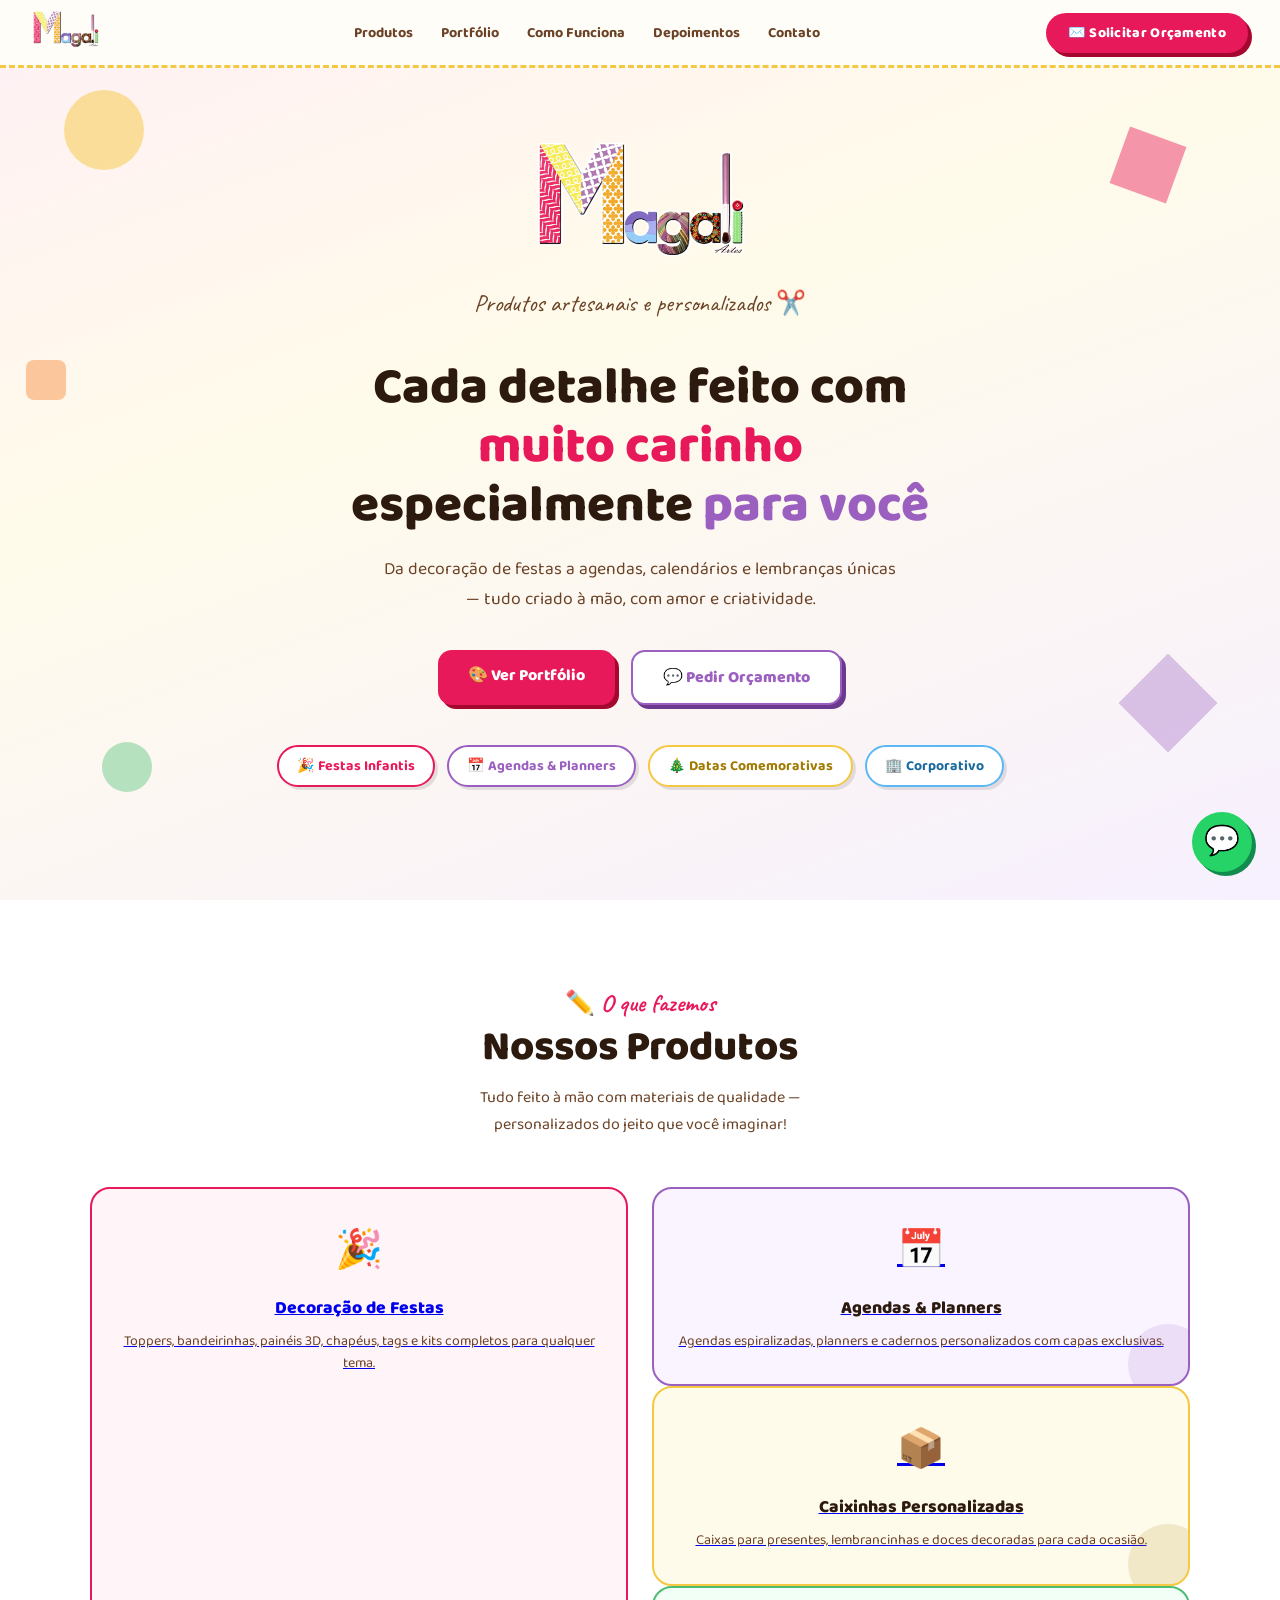
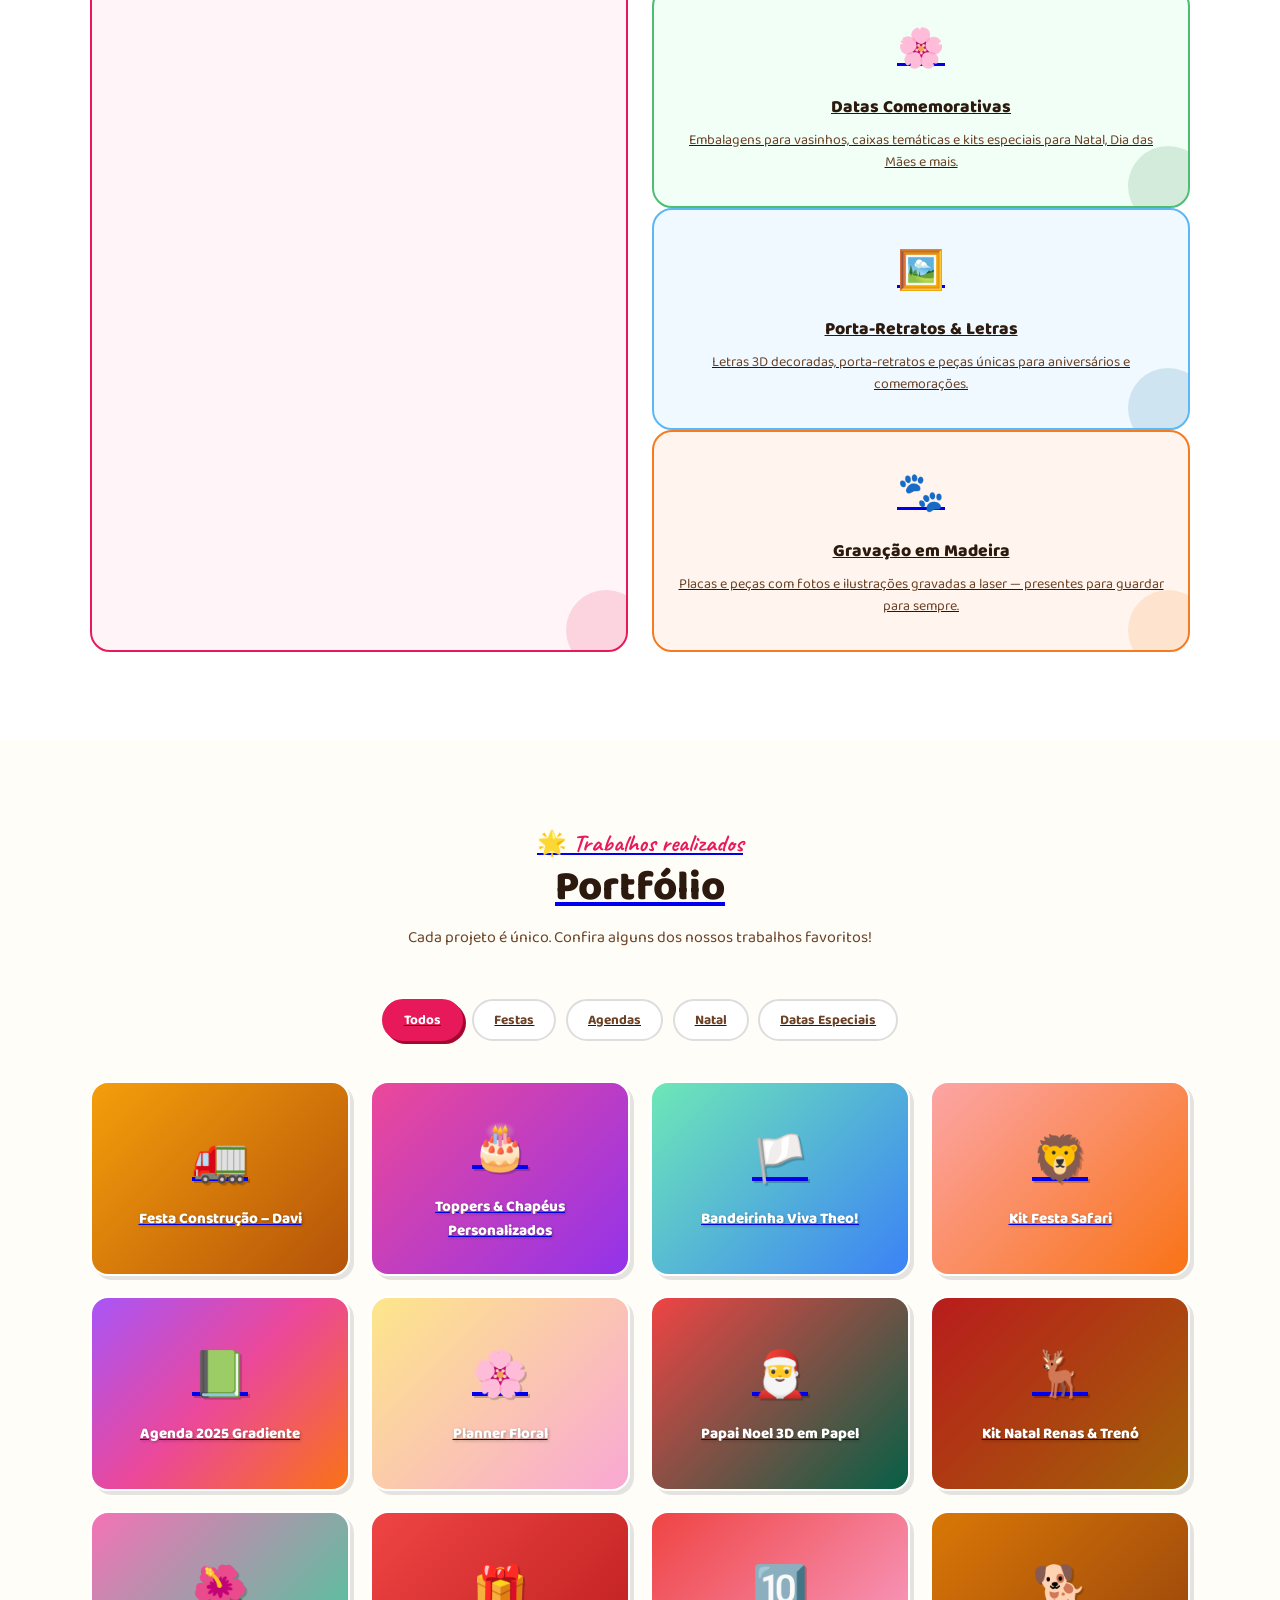
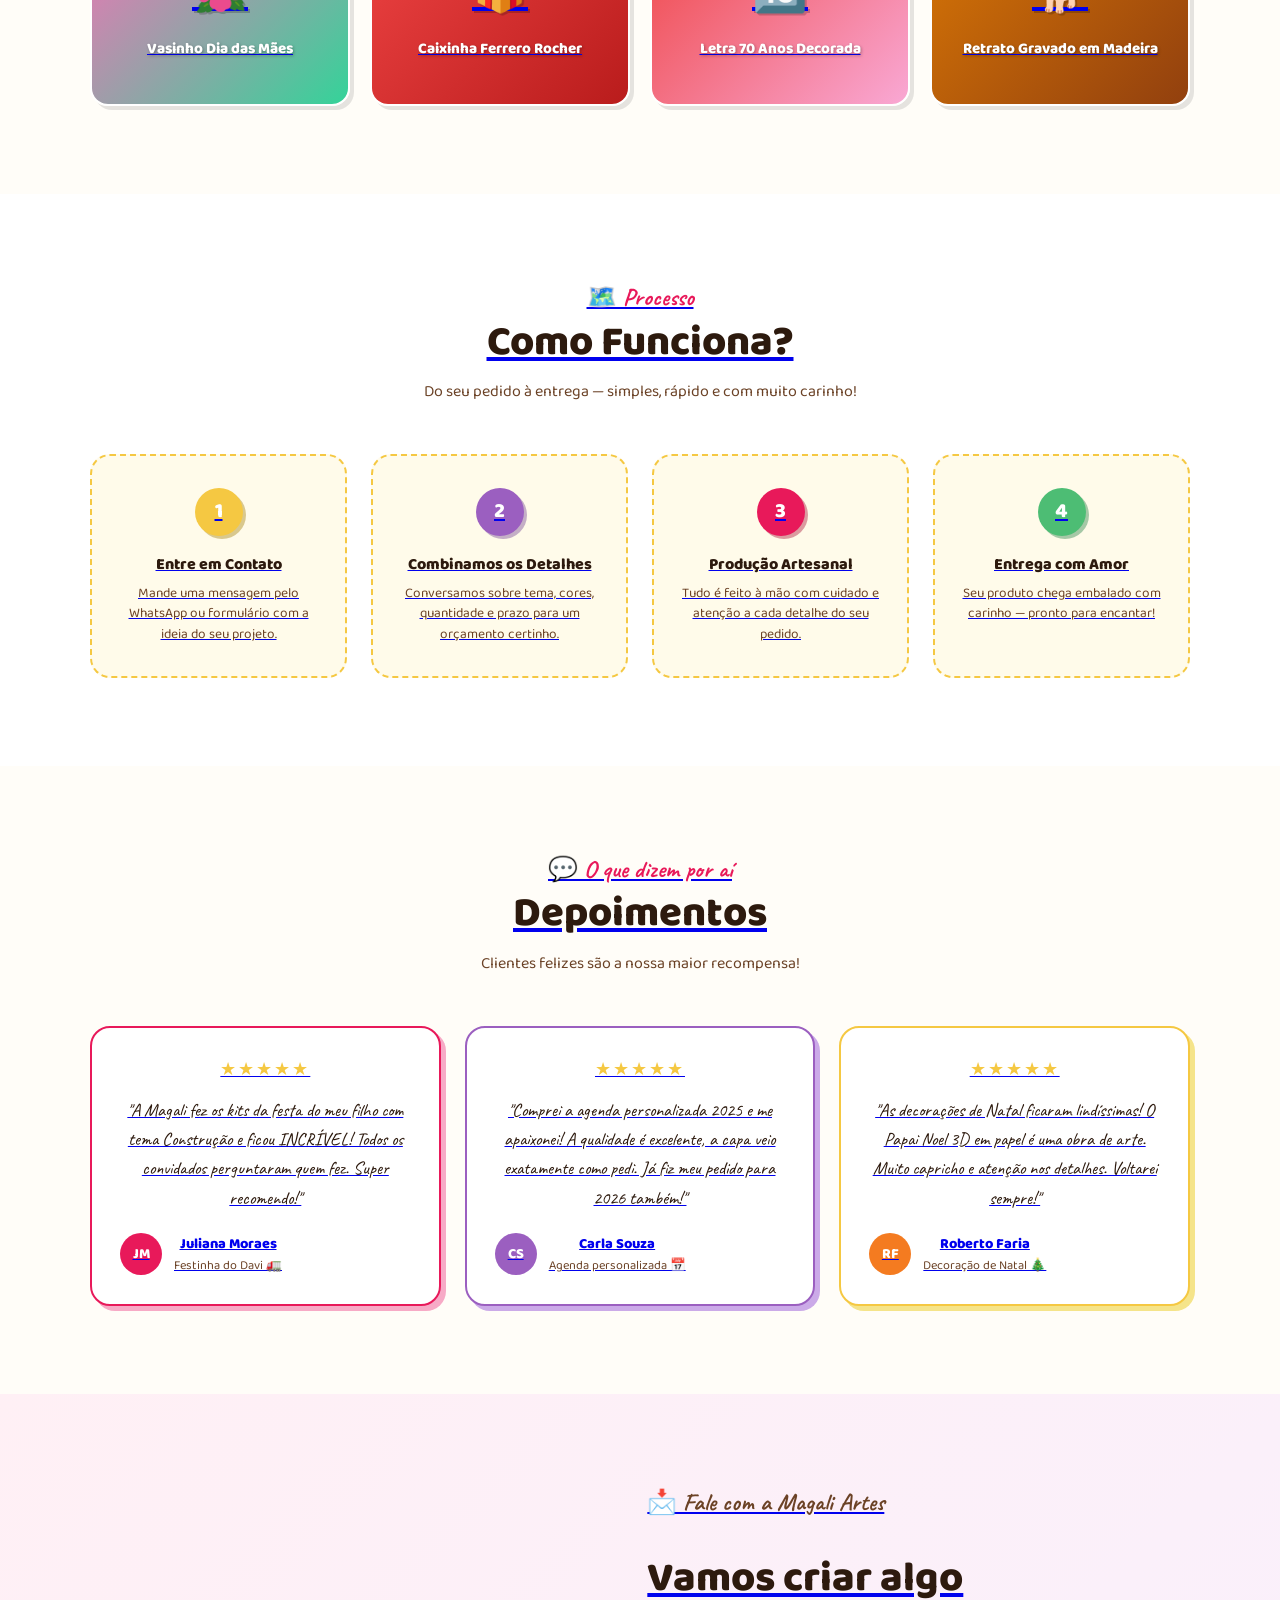
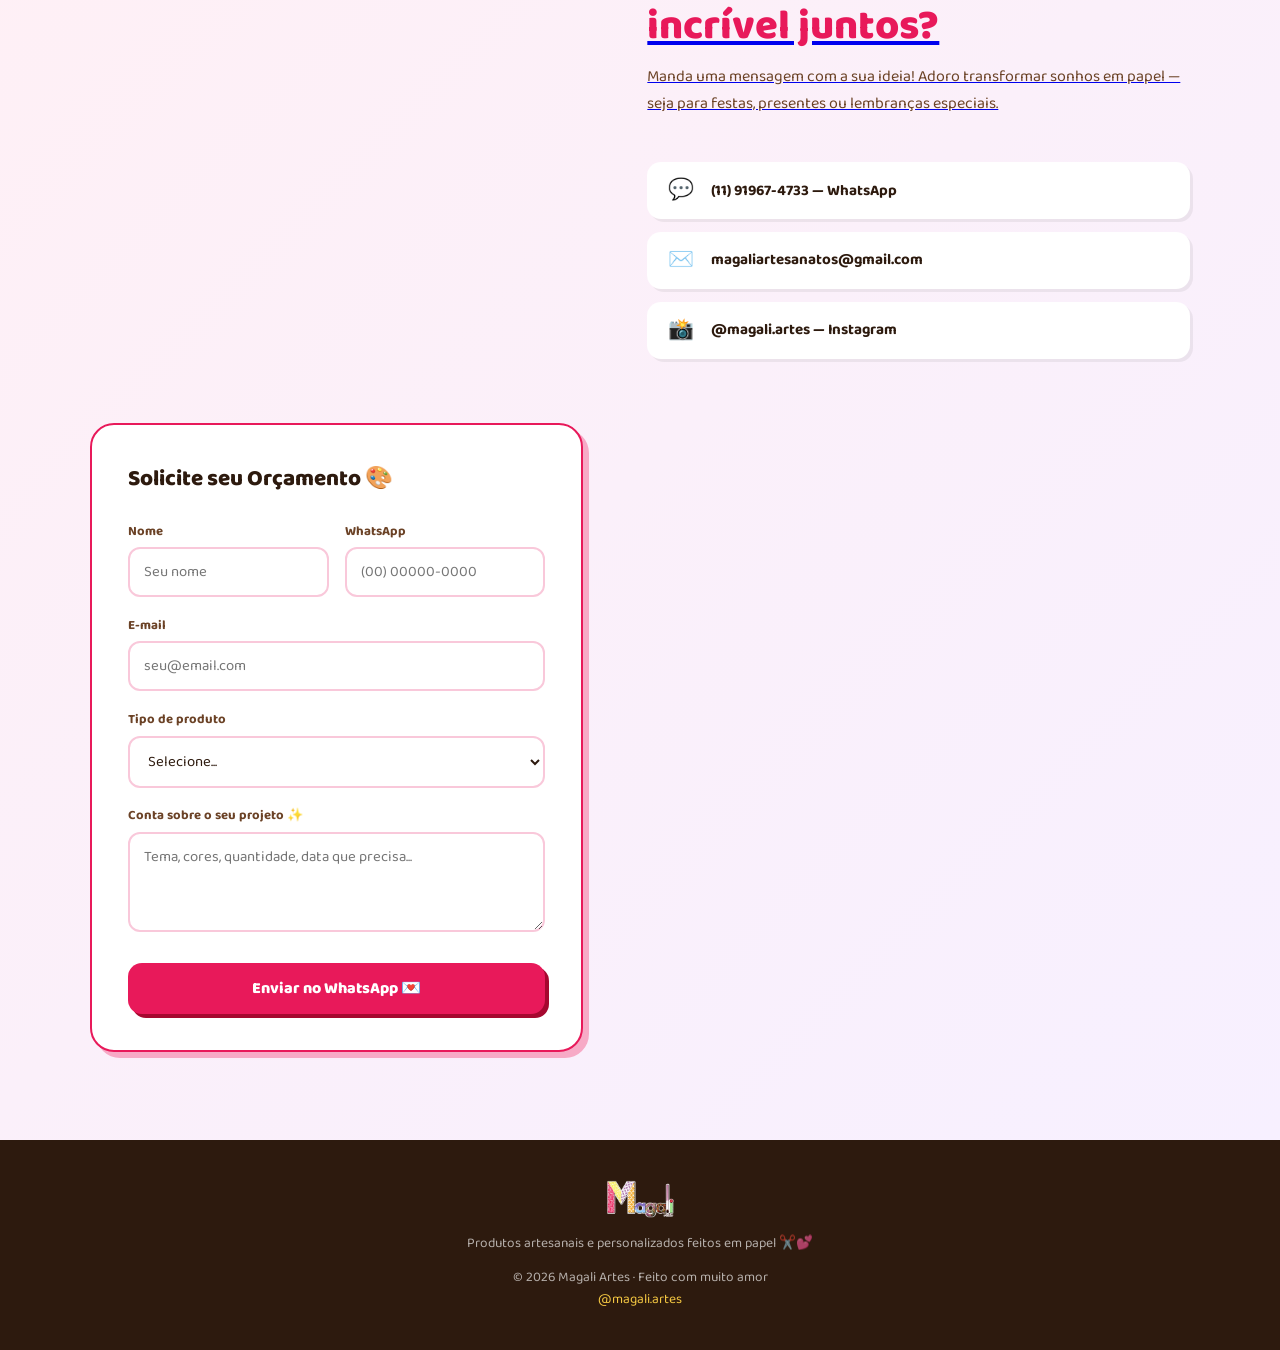
==== index.html @ 9d96757f "Update index.html" ====
<!DOCTYPE html>
<html lang="pt-BR">
<head>
<meta charset="UTF-8">
<meta name="viewport" content="width=device-width, initial-scale=1.0">
<link rel="icon" href="images/favicon.png" sizes="32x32" type="image/png">
<link rel="icon" href="images/favicon.png" sizes="16x16" type="image/png">
<title>Magali Artes – Personalizados</title>
<link href="https://fonts.googleapis.com/css2?family=Baloo+2:wght@400;600;700;800&family=Caveat:wght@400;700&display=swap" rel="stylesheet">
<style>
*,*::before,*::after{box-sizing:border-box;margin:0;padding:0}
:root{
  --rosa:#E8195A;
  --rosa-claro:#FFF0F5;
  --amarelo:#F5C842;
  --amarelo-claro:#FFFBEA;
  --roxo:#9B5FC0;
  --roxo-claro:#F7F0FF;
  --laranja:#F47B20;
  --verde:#4DBD74;
  --azul:#5BB8F5;
  --branco:#FFFFFF;
  --creme:#FFFDF8;
  --texto:#2D1A0E;
  --texto-medio:#6B4226;
  --borda-pontilhada: 3px dashed;
}
html{scroll-behavior:smooth}
body{font-family:'Baloo 2',cursive;color:var(--texto);background:var(--creme);overflow-x:hidden;cursor:default}

/* padrão de fundo pontilhado */
body::before{
  content:'';position:fixed;inset:0;z-index:-1;
  background-image:radial-gradient(circle,#ddd 1px,transparent 1px);
  background-size:28px 28px;
  opacity:.35;
}

/* ── NAV ── */
nav{
  position:fixed;top:0;left:0;right:0;z-index:200;
  background:rgba(255,253,248,.95);
  backdrop-filter:blur(10px);
  border-bottom:3px dashed var(--amarelo);
  padding:0 2rem;
  display:flex;align-items:center;justify-content:space-between;
  height:68px;
}
.nav-logo{
  height:38px;
  width:auto;
}
.nav-links{display:flex;gap:1.75rem;list-style:none}
.nav-links a{
  text-decoration:none;font-weight:700;font-size:.9rem;
  color:var(--texto-medio);
  position:relative;transition:color .2s;
  padding-bottom:2px;
}
.nav-links a::after{
  content:'';position:absolute;bottom:0;left:0;width:0;height:2px;
  background:var(--rosa);border-radius:2px;transition:width .25s;
}
.nav-links a:hover{color:var(--rosa)}
.nav-links a:hover::after{width:100%}
.nav-cta{
  background:var(--rosa);color:white;
  padding:9px 22px;border-radius:50px;
  font-weight:800;font-size:.88rem;
  text-decoration:none;
  box-shadow:4px 4px 0 #A5082F;
  transition:transform .15s,box-shadow .15s;
  letter-spacing:.3px;
}
.nav-cta:hover{transform:translate(-2px,-2px);box-shadow:6px 6px 0 #A5082F}
.nav-cta:active{transform:translate(2px,2px);box-shadow:2px 2px 0 #A5082F}

/* ── HERO ── */
.hero{
  min-height:100vh;
  background:linear-gradient(160deg,#FFF0F5 0%,#FFFBEA 40%,#F7F0FF 100%);
  display:flex;align-items:center;justify-content:center;
  padding:90px 2rem 4rem;
  position:relative;overflow:hidden;
  text-align:center;
}
/* decorações geométricas do hero */
.hero-shape{position:absolute;pointer-events:none}
.hs1{top:10%;left:5%;width:80px;height:80px;background:var(--amarelo);border-radius:50%;opacity:.5;animation:boing 3s ease-in-out infinite}
.hs2{top:15%;right:8%;width:60px;height:60px;background:var(--rosa);transform:rotate(20deg);opacity:.45;animation:boing 3.5s ease-in-out infinite .5s}
.hs3{bottom:12%;left:8%;width:50px;height:50px;background:var(--verde);border-radius:50%;opacity:.4;animation:boing 4s ease-in-out infinite 1s}
.hs4{bottom:18%;right:6%;width:70px;height:70px;background:var(--roxo);transform:rotate(45deg);opacity:.35;animation:boing 3.2s ease-in-out infinite .8s}
.hs5{top:40%;left:2%;width:40px;height:40px;background:var(--laranja);border-radius:8px;opacity:.4;animation:boing 2.8s ease-in-out infinite .3s}
@keyframes boing{0%,100%{transform:scale(1) rotate(0deg)}50%{transform:scale(1.15) rotate(8deg)}}

.hero-inner{position:relative;max-width:800px}
.hero-logo{
  max-height:120px;   /* controla pela altura */
  width:auto;         /* mantém proporção */
  display:block;
  margin:0 auto 1.5rem;
}
.hero-tagline{
  font-family:'Caveat',cursive;
  font-size:clamp(1rem,2.5vw,1.5rem) !important;
  color:var(--texto-medio);margin-bottom:.5rem;
}
.hero h1{
  font-size:clamp(2rem,5vw,3.2rem);
  font-weight:800;line-height:1.15;
  color:var(--texto);margin-bottom:1.2rem;
}
.hero h1 .c-rosa{color:var(--rosa)}
.hero h1 .c-roxo{color:var(--roxo)}
.hero p{
  font-size:1.1rem;color:var(--texto-medio);
  line-height:1.7;max-width:520px;margin:0 auto 2.2rem;
}
.hero-btns{display:flex;gap:1rem;justify-content:center;flex-wrap:wrap}
.btn-rosa{
  background:var(--rosa);color:white;
  padding:13px 30px;border-radius:14px;
  font-family:'Baloo 2',cursive;font-weight:800;font-size:1rem;
  text-decoration:none;
  box-shadow:4px 4px 0 #A5082F;
  transition:transform .15s,box-shadow .15s;
}
.btn-rosa:hover{transform:translate(-2px,-2px);box-shadow:6px 6px 0 #A5082F}
.btn-branco{
  background:white;color:var(--roxo);
  border:2.5px solid var(--roxo);
  padding:13px 30px;border-radius:14px;
  font-family:'Baloo 2',cursive;font-weight:800;font-size:1rem;
  text-decoration:none;
  box-shadow:4px 4px 0 #6B3A8F;
  transition:transform .15s,box-shadow .15s;
}
.btn-branco:hover{transform:translate(-2px,-2px);box-shadow:6px 6px 0 #6B3A8F;background:var(--roxo-claro)}

.chips{display:flex;gap:.75rem;justify-content:center;flex-wrap:wrap;margin-top:2.5rem}
.chip{
  background:white;border-radius:50px;
  padding:8px 18px;
  font-weight:700;font-size:.88rem;
  box-shadow:3px 3px 0 rgba(0,0,0,.1);
  border:2px solid transparent;
}
.chip-rosa{border-color:var(--rosa);color:var(--rosa)}
.chip-amarelo{border-color:var(--amarelo);color:#A07A00}
.chip-roxo{border-color:var(--roxo);color:var(--roxo)}
.chip-verde{border-color:var(--verde);color:#1E7A40}
.chip-azul{border-color:var(--azul);color:#1A6AA0}

/* ── SECTIONS ── */
section{padding:5.5rem 2rem}
.container{max-width:1100px;margin:0 auto}
.sec-label{
  font-family:'Caveat',cursive;
  font-size:1.5rem;font-weight:700;
  color:var(--rosa);margin-bottom:.4rem;
}
.sec-title{
  font-size:clamp(1.8rem,3.5vw,2.6rem);
  font-weight:800;line-height:1.15;color:var(--texto);
  margin-bottom:.75rem;
}
.sec-sub{
  font-size:1rem;color:var(--texto-medio);
  line-height:1.7;max-width:520px;margin:0 auto 3rem;
  white-space: nowrap;
  display: inline-block;
  width: fit-content;
}
.center{text-align:center}

/* ── PRODUTOS ── */
.produtos{background:white}
.produtos-grid{
  display:grid;
  grid-template-columns:repeat(auto-fit,minmax(230px,1fr));
  gap:1.5rem;
}
.prod-card{
  border-radius:20px;padding:2rem 1.5rem;
  border:2.5px solid;
  transition:transform .2s,box-shadow .2s;
  position:relative;overflow:hidden;
}
.prod-card::before{
  content:'';position:absolute;bottom:-20px;right:-20px;
  width:80px;height:80px;border-radius:50%;opacity:.15;
  background:currentColor;
}
.prod-card:hover{transform:translate(-3px,-3px)}
.pc-rosa{border-color:var(--rosa);background:#FFF5F8;color:var(--rosa)}
.pc-rosa:hover{box-shadow:6px 6px 0 var(--rosa)}
.pc-amarelo{border-color:var(--amarelo);background:#FFFBEA;color:#A07A00}
.pc-amarelo:hover{box-shadow:6px 6px 0 var(--amarelo)}
.pc-roxo{border-color:var(--roxo);background:#F9F4FF;color:var(--roxo)}
.pc-roxo:hover{box-shadow:6px 6px 0 var(--roxo)}
.pc-verde{border-color:var(--verde);background:#F2FFF7;color:#1E7A40}
.pc-verde:hover{box-shadow:6px 6px 0 var(--verde)}
.pc-laranja{border-color:var(--laranja);background:#FFF5EE;color:var(--laranja)}
.pc-laranja:hover{box-shadow:6px 6px 0 var(--laranja)}
.pc-azul{border-color:var(--azul);background:#F0F9FF;color:#1A6AA0}
.pc-azul:hover{box-shadow:6px 6px 0 var(--azul)}

.prod-emoji{font-size:2.4rem;margin-bottom:.75rem;display:block}
.prod-card h3{font-size:1.1rem;font-weight:800;color:var(--texto);margin-bottom:.5rem}
.prod-card p{font-size:.88rem;color:var(--texto-medio);line-height:1.6}

/* ── PORTFÓLIO ── */
.portfolio{background:var(--creme)}
.filtros{display:flex;gap:.6rem;justify-content:center;flex-wrap:wrap;margin-bottom:2.5rem}
.filtro{
  padding:8px 20px;border-radius:50px;
  border:2.5px solid #ddd;
  background:white;color:var(--texto-medio);
  font-family:'Baloo 2',cursive;font-weight:700;font-size:.85rem;
  cursor:pointer;transition:all .2s;
}
.filtro.ativo,.filtro:hover{
  background:var(--rosa);color:white;border-color:var(--rosa);
  box-shadow:3px 3px 0 #A5082F;
}
.port-grid{
  display:grid;
  grid-template-columns:repeat(auto-fill,minmax(250px,1fr));
  gap:1.25rem;
}
.port-item{
  border-radius:18px;overflow:hidden;
  aspect-ratio:4/3;position:relative;
  cursor:pointer;
  border:2.5px solid white;
  box-shadow:4px 4px 0 rgba(0,0,0,.1);
  transition:transform .25s,box-shadow .25s;
}
.port-item:hover{transform:translate(-3px,-3px);box-shadow:7px 7px 0 rgba(0,0,0,.15)}
.port-bg{
  width:100%;height:100%;
  display:flex;flex-direction:column;
  align-items:center;justify-content:center;gap:.6rem;
}
.port-em{font-size:2.8rem;filter:drop-shadow(2px 2px 0 rgba(0,0,0,.2))}
.port-txt{font-weight:800;font-size:.95rem;color:white;text-align:center;
  padding:0 .75rem;text-shadow:1px 1px 3px rgba(0,0,0,.3)}
.port-overlay{
  position:absolute;inset:0;
  background:rgba(45,26,14,.55);
  display:flex;align-items:center;justify-content:center;
  opacity:0;transition:opacity .3s;border-radius:16px;
}
.port-item:hover .port-overlay{opacity:1}
.port-overlay span{
  color:white;font-weight:800;font-size:.95rem;
  background:rgba(255,255,255,.2);
  padding:10px 22px;border-radius:50px;
  border:2px solid rgba(255,255,255,.6);
}

/* ── COMO FUNCIONA ── */
.como{background:white}
.passos{
  display:grid;
  grid-template-columns:repeat(auto-fit,minmax(200px,1fr));
  gap:1.5rem;
  counter-reset:passos;
}
.passo{
  text-align:center;padding:2rem 1.5rem;
  border-radius:20px;
  border:2.5px dashed var(--amarelo);
  background:var(--amarelo-claro);
  position:relative;
}
.passo-num{
  width:48px;height:48px;border-radius:50%;
  background:var(--amarelo);
  display:flex;align-items:center;justify-content:center;
  font-weight:800;font-size:1.3rem;color:white;
  margin:0 auto 1rem;
  box-shadow:3px 3px 0 rgba(160,122,0,.4);
}
.passo h4{font-size:1rem;font-weight:800;color:var(--texto);margin-bottom:.4rem}
.passo p{font-size:.85rem;color:var(--texto-medio);line-height:1.5}

/* ── DEPOIMENTOS ── */
.depos{background:var(--creme)}
.depos-grid{
  display:grid;
  grid-template-columns:repeat(auto-fit,minmax(280px,1fr));
  gap:1.5rem;
}
.depo{
  background:white;border-radius:20px;
  padding:1.75rem;
  border:2.5px solid;
  box-shadow:5px 5px 0;
}
.d1{border-color:var(--rosa);box-shadow-color:var(--rosa)/* unsupported – set below */}
.d1{box-shadow:5px 5px 0 #f7aac6}
.d2{border-color:var(--roxo);box-shadow:5px 5px 0 #cbaae8}
.d3{border-color:var(--amarelo);box-shadow:5px 5px 0 #f5e48a}
.stars{font-size:1.1rem;color:var(--amarelo);letter-spacing:2px;margin-bottom:.75rem}
.depo-txt{font-family:'Caveat',cursive;font-size:1.15rem;color:var(--texto);
  line-height:1.6;margin-bottom:1.2rem}
.depo-autor{display:flex;align-items:center;gap:.75rem}
.ava{
  width:42px;height:42px;border-radius:50%;
  display:flex;align-items:center;justify-content:center;
  font-weight:800;font-size:.9rem;color:white;
  flex-shrink:0;
}
.depo-nome{font-weight:800;font-size:.9rem}
.depo-desc{font-size:.78rem;color:var(--texto-medio)}

/* ── CONTATO ── */
.contato{
  background:linear-gradient(135deg,#FFF0F5 0%,#F7F0FF 100%);
}
.contato-grid{
  display:grid;grid-template-columns:1fr 1.1fr;
  gap:4rem;align-items:start;
}
@media(max-width:760px){
  .contato-grid{grid-template-columns:1fr;gap:2.5rem}
  .nav-links{display:none}
  .passos{grid-template-columns:1fr 1fr}
}
.contato-info .sec-title{text-align:left}
.contato-info p{color:var(--texto-medio);line-height:1.7;margin-bottom:2rem}
.clinks{display:flex;flex-direction:column;gap:.8rem}
.clink{
  display:flex;align-items:center;gap:.75rem;
  text-decoration:none;color:var(--texto);
  font-weight:700;font-size:.95rem;
  padding:10px 14px;border-radius:14px;
  background:white;
  border:2px solid transparent;
  transition:border-color .2s,transform .15s;
  box-shadow:3px 3px 0 rgba(0,0,0,.06);
}
.clink:hover{border-color:var(--rosa);transform:translate(-2px,-2px)}
.clink-ico{font-size:1.3rem;width:36px;text-align:center}

.form-box{
  background:white;border-radius:24px;
  padding:2.25rem;
  border:2.5px solid var(--rosa);
  box-shadow:6px 6px 0 #f7aac6;
}
.form-box h3{
  font-size:1.4rem;font-weight:800;
  color:var(--texto);margin-bottom:1.5rem;
}
.fg{margin-bottom:1.1rem}
.fg label{display:block;font-weight:700;font-size:.82rem;
  color:var(--texto-medio);margin-bottom:.35rem}
.fg input,.fg select,.fg textarea{
  width:100%;padding:11px 14px;
  border:2px solid #F9C8DA;border-radius:12px;
  font-family:'Baloo 2',cursive;font-size:.93rem;color:var(--texto);
  background:white;outline:none;
  transition:border-color .2s,box-shadow .2s;
}
.fg input:focus,.fg select:focus,.fg textarea:focus{
  border-color:var(--rosa);
  box-shadow:0 0 0 3px rgba(232,25,90,.12);
}
.fg textarea{resize:vertical;min-height:100px}
.fr{display:grid;grid-template-columns:1fr 1fr;gap:1rem}
.form-btn{
  width:100%;background:var(--rosa);color:white;border:none;
  padding:13px;border-radius:14px;
  font-family:'Baloo 2',cursive;font-size:1rem;font-weight:800;
  cursor:pointer;
  box-shadow:4px 4px 0 #A5082F;
  transition:transform .15s,box-shadow .15s;
  margin-top:.35rem;
}
.form-btn:hover{transform:translate(-2px,-2px);box-shadow:6px 6px 0 #A5082F}
.form-btn:active{transform:translate(2px,2px);box-shadow:2px 2px 0 #A5082F}

/* ── FOOTER ── */
footer{
  background:var(--texto);color:rgba(255,255,255,.65);
  text-align:center;padding:2.5rem 2rem;
}
.footer-logo{
  height:38px;
  width:auto;
}
footer p{font-size:.85rem;margin-top:.4rem}
footer a{color:var(--amarelo);text-decoration:none}

/* ── WHATSAPP ── */
.wa-btn{
  position:fixed;bottom:1.75rem;right:1.75rem;z-index:300;
  width:60px;height:60px;border-radius:50%;
  background:#25D366;color:white;
  display:flex;align-items:center;justify-content:center;
  font-size:1.8rem;text-decoration:none;
  box-shadow:4px 4px 0 #128C4E;
  animation:wapulse 2.5s ease-in-out infinite;
}
@keyframes wapulse{0%,100%{box-shadow:4px 4px 0 #128C4E}50%{box-shadow:4px 4px 0 #128C4E,0 0 0 8px rgba(37,211,102,.2)}}

/* ── TOAST ── */
#toast{
  position:fixed;bottom:5.5rem;left:50%;
  transform:translateX(-50%) translateY(16px);
  background:var(--texto);color:white;
  padding:12px 26px;border-radius:50px;
  font-weight:700;font-size:.9rem;
  opacity:0;pointer-events:none;transition:all .3s;z-index:400;
  border:2px solid var(--amarelo);
}
#toast.show{opacity:1;transform:translateX(-50%) translateY(0)}
</style>
</head>
<body>

<!-- NAV -->
<nav>
  <a href="#inicio"><img class="nav-logo" src="images/logo_semfundo_comborda.png">
    <ul class="nav-links">
    <li><a href="#produtos">Produtos</a></li>
    <li><a href="#portfolio">Portfólio</a></li>
    <li><a href="#como">Como Funciona</a></li>
    <li><a href="#depoimentos">Depoimentos</a></li>
    <li><a href="#contato">Contato</a></li>
  </ul>
  <a href="#contato" class="nav-cta">✉️ Solicitar Orçamento</a>
</nav>

<!-- HERO -->
<section class="hero" id="inicio">
  <div class="hero-shape hs1"></div>
  <div class="hero-shape hs2"></div>
  <div class="hero-shape hs3"></div>
  <div class="hero-shape hs4"></div>
  <div class="hero-shape hs5"></div>
  <div class="hero-inner">
    <img class="hero-logo" src="images/logo_semfundo_comborda.png">
      <p class="hero-tagline">Produtos artesanais e personalizados ✂️</p>
    <h1>Cada detalhe feito com <span class="c-rosa"><br>muito carinho</span><br>especialmente <span class="c-roxo">para você</span></h1>
    <p>Da decoração de festas a agendas, calendários e lembranças únicas — tudo criado à mão, com amor e criatividade.</p>
    <div class="hero-btns">
      <a href="#portfolio" class="btn-rosa">🎨 Ver Portfólio</a>
      <a href="#contato" class="btn-branco">💬 Pedir Orçamento</a>
    </div>
    <div class="chips">
      <span class="chip chip-rosa">🎉 Festas Infantis</span>
      <span class="chip chip-roxo">📅 Agendas & Planners</span>
      <span class="chip chip-amarelo">🎄 Datas Comemorativas</span>
      <span class="chip chip-azul">🏢 Corporativo</span>
    </div>
  </div>
</section>

<!-- PRODUTOS -->
<section class="produtos" id="produtos">
  <div class="container center">
    <p class="sec-label">✏️ O que fazemos</p>
    <h2 class="sec-title">Nossos Produtos</h2>
    <p class="sec-sub">Tudo feito à mão com materiais de qualidade — <br>personalizados do jeito que você imaginar!</p>
    <div class="produtos-grid">
      <div class="prod-card pc-rosa">
        <span class="prod-emoji">🎉</span>
        <h3><a href="decoracaofesta.html">Decoração de Festas</h3>
        <p>Toppers, bandeirinhas, painéis 3D, chapéus, tags e kits completos para qualquer tema.</p>
      </div>
      <div class="prod-card pc-roxo">
        <span class="prod-emoji">📅</span>
        <h3>Agendas & Planners</h3>
        <p>Agendas espiralizadas, planners e cadernos personalizados com capas exclusivas.</p>
      </div>
      <div class="prod-card pc-amarelo">
        <span class="prod-emoji">📦</span>
        <h3>Caixinhas Personalizadas</h3>
        <p>Caixas para presentes, lembrancinhas e doces decoradas para cada ocasião.</p>
      </div>
      <div class="prod-card pc-verde">
        <span class="prod-emoji">🌸</span>
        <h3>Datas Comemorativas</h3>
        <p>Embalagens para vasinhos, caixas temáticas e kits especiais para Natal, Dia das Mães e mais.</p>
      </div>
      <div class="prod-card pc-azul">
        <span class="prod-emoji">🖼️</span>
        <h3>Porta-Retratos & Letras</h3>
        <p>Letras 3D decoradas, porta-retratos e peças únicas para aniversários e comemorações.</p>
      </div>
      <div class="prod-card pc-laranja">
        <span class="prod-emoji">🐾</span>
        <h3>Gravação em Madeira</h3>
        <p>Placas e peças com fotos e ilustrações gravadas a laser — presentes para guardar para sempre.</p>
      </div>
    </div>
  </div>
</section>

<!-- PORTFÓLIO -->
<section class="portfolio" id="portfolio">
  <div class="container center">
    <p class="sec-label">🌟 Trabalhos realizados</p>
    <h2 class="sec-title">Portfólio</h2>
    <p class="sec-sub">Cada projeto é único. Confira alguns dos nossos trabalhos favoritos!</p>
    <div class="filtros">
      <button class="filtro ativo" onclick="filtrar(this,'todos')">Todos</button>
      <button class="filtro" onclick="filtrar(this,'festa')">Festas</button>
      <button class="filtro" onclick="filtrar(this,'agenda')">Agendas</button>
      <button class="filtro" onclick="filtrar(this,'natal')">Natal</button>
      <button class="filtro" onclick="filtrar(this,'especial')">Datas Especiais</button>
    </div>
    <div class="port-grid" id="port-grid"></div>
  </div>
</section>

<!-- COMO FUNCIONA -->
<section class="como" id="como">
  <div class="container center">
    <p class="sec-label">🗺️ Processo</p>
    <h2 class="sec-title">Como Funciona?</h2>
    <p class="sec-sub">Do seu pedido à entrega — simples, rápido e com muito carinho!</p>
    <div class="passos">
      <div class="passo">
        <div class="passo-num">1</div>
        <h4>Entre em Contato</h4>
        <p>Mande uma mensagem pelo WhatsApp ou formulário com a ideia do seu projeto.</p>
      </div>
      <div class="passo">
        <div class="passo-num" style="background:var(--roxo);box-shadow:3px 3px 0 rgba(107,58,143,.4)">2</div>
        <h4>Combinamos os Detalhes</h4>
        <p>Conversamos sobre tema, cores, quantidade e prazo para um orçamento certinho.</p>
      </div>
      <div class="passo">
        <div class="passo-num" style="background:var(--rosa);box-shadow:3px 3px 0 rgba(165,8,47,.4)">3</div>
        <h4>Produção Artesanal</h4>
        <p>Tudo é feito à mão com cuidado e atenção a cada detalhe do seu pedido.</p>
      </div>
      <div class="passo">
        <div class="passo-num" style="background:var(--verde);box-shadow:3px 3px 0 rgba(30,122,64,.4)">4</div>
        <h4>Entrega com Amor</h4>
        <p>Seu produto chega embalado com carinho — pronto para encantar!</p>
      </div>
    </div>
  </div>
</section>

<!-- DEPOIMENTOS -->
<section class="depos" id="depoimentos">
  <div class="container center">
    <p class="sec-label">💬 O que dizem por aí</p>
    <h2 class="sec-title">Depoimentos</h2>
    <p class="sec-sub">Clientes felizes são a nossa maior recompensa!</p>
    <div class="depos-grid">
      <div class="depo d1">
        <div class="stars">★★★★★</div>
        <p class="depo-txt">"A Magali fez os kits da festa do meu filho com tema Construção e ficou INCRÍVEL! Todos os convidados perguntaram quem fez. Super recomendo!"</p>
        <div class="depo-autor">
          <div class="ava" style="background:var(--rosa)">JM</div>
          <div><p class="depo-nome">Juliana Moraes</p><p class="depo-desc">Festinha do Davi 🚛</p></div>
        </div>
      </div>
      <div class="depo d2">
        <div class="stars">★★★★★</div>
        <p class="depo-txt">"Comprei a agenda personalizada 2025 e me apaixonei! A qualidade é excelente, a capa veio exatamente como pedi. Já fiz meu pedido para 2026 também!"</p>
        <div class="depo-autor">
          <div class="ava" style="background:var(--roxo)">CS</div>
          <div><p class="depo-nome">Carla Souza</p><p class="depo-desc">Agenda personalizada 📅</p></div>
        </div>
      </div>
      <div class="depo d3">
        <div class="stars">★★★★★</div>
        <p class="depo-txt">"As decorações de Natal ficaram lindíssimas! O Papai Noel 3D em papel é uma obra de arte. Muito capricho e atenção nos detalhes. Voltarei sempre!"</p>
        <div class="depo-autor">
          <div class="ava" style="background:var(--laranja)">RF</div>
          <div><p class="depo-nome">Roberto Faria</p><p class="depo-desc">Decoração de Natal 🎄</p></div>
        </div>
      </div>
    </div>
  </div>
</section>

<!-- CONTATO -->
<section class="contato" id="contato">
  <div class="container">
    <div class="contato-grid">
      <div class="contato-info">
        <p class="sec-label">📩 Fale com a Magali Artes</p>
        <h2 class="sec-title" style="text-align:left">Vamos criar algo<br><em style="color:var(--rosa);font-style:normal">incrível juntos?</em></h2>
        <p>Manda uma mensagem com a sua ideia! Adoro transformar sonhos em papel — seja para festas, presentes ou lembranças especiais.</p>
        <div class="clinks">
          <a class="clink" href="https://wa.me/5511919674733" target="_blank">
            <span class="clink-ico">💬</span>
            <span>(11) 91967-4733 — WhatsApp</span>
          </a>
          <a class="clink" href="mailto:magaliartesanatos@gmail.com">
            <span class="clink-ico">✉️</span>
            <span>magaliartesanatos@gmail.com</span>
          </a>
          <a class="clink" href="https://instagram.com/magali.artes" target="_blank">
            <span class="clink-ico">📸</span>
            <span>@magali.artes — Instagram</span>
          </a>
        </div>
      </div>
      <div class="form-box">
        <h3>Solicite seu Orçamento 🎨</h3>
        <div class="fr">
          <div class="fg"><label>Nome</label><input type="text" placeholder="Seu nome" id="f-nome"></div>
          <div class="fg"><label>WhatsApp</label><input type="tel" placeholder="(00) 00000-0000" required pattern="\(\d{2}\)\s\d{5}-\d{4}" id="f-tel"></div>
        </div>
        <div class="fg"><label>E-mail</label><input type="email" placeholder="seu@email.com" id="f-email"></div>
        <div class="fg">
          <label>Tipo de produto</label>
          <select id="f-tipo">
            <option value="">Selecione...</option>
            <option>Decoração de festa infantil</option>
            <option>Agenda ou planner personalizado</option>
            <option>Caixinhas e embalagens</option>
            <option>Decoração de Natal</option>
            <option>Dia das Mães / Namorados</option>
            <option>Gravação em madeira</option>
            <option>Letras 3D decoradas</option>
            <option>Outro (vou descrever abaixo)</option>
          </select>
        </div>
        <div class="fg">
          <label>Conta sobre o seu projeto ✨</label>
          <textarea id="f-msg" placeholder="Tema, cores, quantidade, data que precisa..."></textarea>
        </div>
        <button class="form-btn" onclick="enviar()">Enviar no WhatsApp 💌</button>
      </div>
    </div>
  </div>
</section>

<!-- FOOTER -->
<footer>
  <img class="footer-logo" src="images/logo_semfundo_comborda.png">
    <p>Produtos artesanais e personalizados feitos em papel ✂️💕</p>
  <p style="margin-top:.75rem">© <span id="ano"></span> Magali Artes · Feito com muito amor<br>
    <a href="https://instagram.com/magali.artes" target="_blank">@magali.artes</a>
  </p>
</footer>

<a class="wa-btn" href="https://wa.me/5511919674733" target="_blank" title="WhatsApp">💬</a>
<div id="toast">Abrindo WhatsApp... 💌</div>

<script>
const PORTFOLIO = [
  {cat:'festa',em:'🚛',txt:'Festa Construção – Davi',bg:'linear-gradient(135deg,#F59E0B,#B45309)'},
  {cat:'festa',em:'🎂',txt:'Toppers & Chapéus Personalizados',bg:'linear-gradient(135deg,#EC4899,#9333EA)'},
  {cat:'festa',em:'🏳️',txt:'Bandeirinha Viva Theo!',bg:'linear-gradient(135deg,#6EE7B7,#3B82F6)'},
  {cat:'festa',em:'🦁',txt:'Kit Festa Safari',bg:'linear-gradient(135deg,#FCA5A5,#F97316)'},
  {cat:'agenda',em:'📗',txt:'Agenda 2025 Gradiente',bg:'linear-gradient(135deg,#A855F7,#EC4899,#F97316)'},
  {cat:'agenda',em:'🌸',txt:'Planner Floral',bg:'linear-gradient(135deg,#FDE68A,#F9A8D4)'},
  {cat:'natal',em:'🎅',txt:'Papai Noel 3D em Papel',bg:'linear-gradient(135deg,#EF4444,#065F46)'},
  {cat:'natal',em:'🦌',txt:'Kit Natal Renas & Trenó',bg:'linear-gradient(135deg,#B91C1C,#A16207)'},
  {cat:'especial',em:'🌺',txt:'Vasinho Dia das Mães',bg:'linear-gradient(135deg,#F472B6,#34D399)'},
  {cat:'especial',em:'🎁',txt:'Caixinha Ferrero Rocher',bg:'linear-gradient(135deg,#EF4444,#B91C1C)'},
  {cat:'especial',em:'🔟',txt:'Letra 70 Anos Decorada',bg:'linear-gradient(135deg,#EF4444,#F9A8D4)'},
  {cat:'especial',em:'🐕',txt:'Retrato Gravado em Madeira',bg:'linear-gradient(135deg,#D97706,#92400E)'},
];

function renderPort(cat){
  const grid=document.getElementById('port-grid');
  const list=cat==='todos'?PORTFOLIO:PORTFOLIO.filter(i=>i.cat===cat);
  grid.innerHTML=list.map(i=>`
    <div class="port-item">
      <div class="port-bg" style="background:${i.bg}">
        <span class="port-em">${i.em}</span>
        <span class="port-txt">${i.txt}</span>
      </div>
      <div class="port-overlay"><span>✨ Ver mais</span></div>
    </div>`).join('');
}
function filtrar(btn,cat){
  document.querySelectorAll('.filtro').forEach(b=>b.classList.remove('ativo'));
  btn.classList.add('ativo');
  renderPort(cat);
}
renderPort('todos');

function enviar(){
  const n=document.getElementById('f-nome').value.trim();
  const t=document.getElementById('f-tel').value.trim();
  const e=document.getElementById('f-email').value.trim();
  const tp=document.getElementById('f-tipo').value;
  const m=document.getElementById('f-msg').value.trim();
  if(!n||!t||!tp){alert('Por favor, preencha Nome, WhatsApp e Tipo de produto.');return}
  const txt=encodeURIComponent(`Olá, Magali! \n\nNome: ${n}\nWhatsApp: ${t}${e?'\nEmail: '+e:''}\nProduto: ${tp}${m?'\n\n'+m:''}\n\nAguardo seu retorno!`);
  window.open('https://wa.me/5511919674733?text='+txt,'_blank');
  const toast=document.getElementById('toast');
  toast.classList.add('show');
  setTimeout(()=>toast.classList.remove('show'),3000);
}

// nav active
const secs=document.querySelectorAll('section[id]');
const links=document.querySelectorAll('.nav-links a');
window.addEventListener('scroll',()=>{
  let cur='';
  secs.forEach(s=>{if(scrollY>=s.offsetTop-80)cur=s.id});
  links.forEach(a=>{
    const active=a.getAttribute('href')==='#'+cur;
    a.style.color=active?'var(--rosa)':'';
  });
});
</script>
<script id="ano-script">
  document.getElementById("ano").textContent = new Date().getFullYear();
</script>
<script>
  const telInput = document.getElementById("f-tel");

  telInput.addEventListener("input", function(e) {
    let valor = e.target.value.replace(/\D/g, "");

    if (valor.length > 11) valor = valor.slice(0, 11);

    if (valor.length > 6) {
      valor = valor.replace(/^(\d{2})(\d{5})(\d{0,4})$/, "($1) $2-$3");
    } else if (valor.length > 2) {
      valor = valor.replace(/^(\d{2})(\d{0,5})$/, "($1) $2");
    } else {
      valor = valor.replace(/^(\d*)$/, "($1");
    }

    e.target.value = valor;
  });
</script>
</body>
</html>
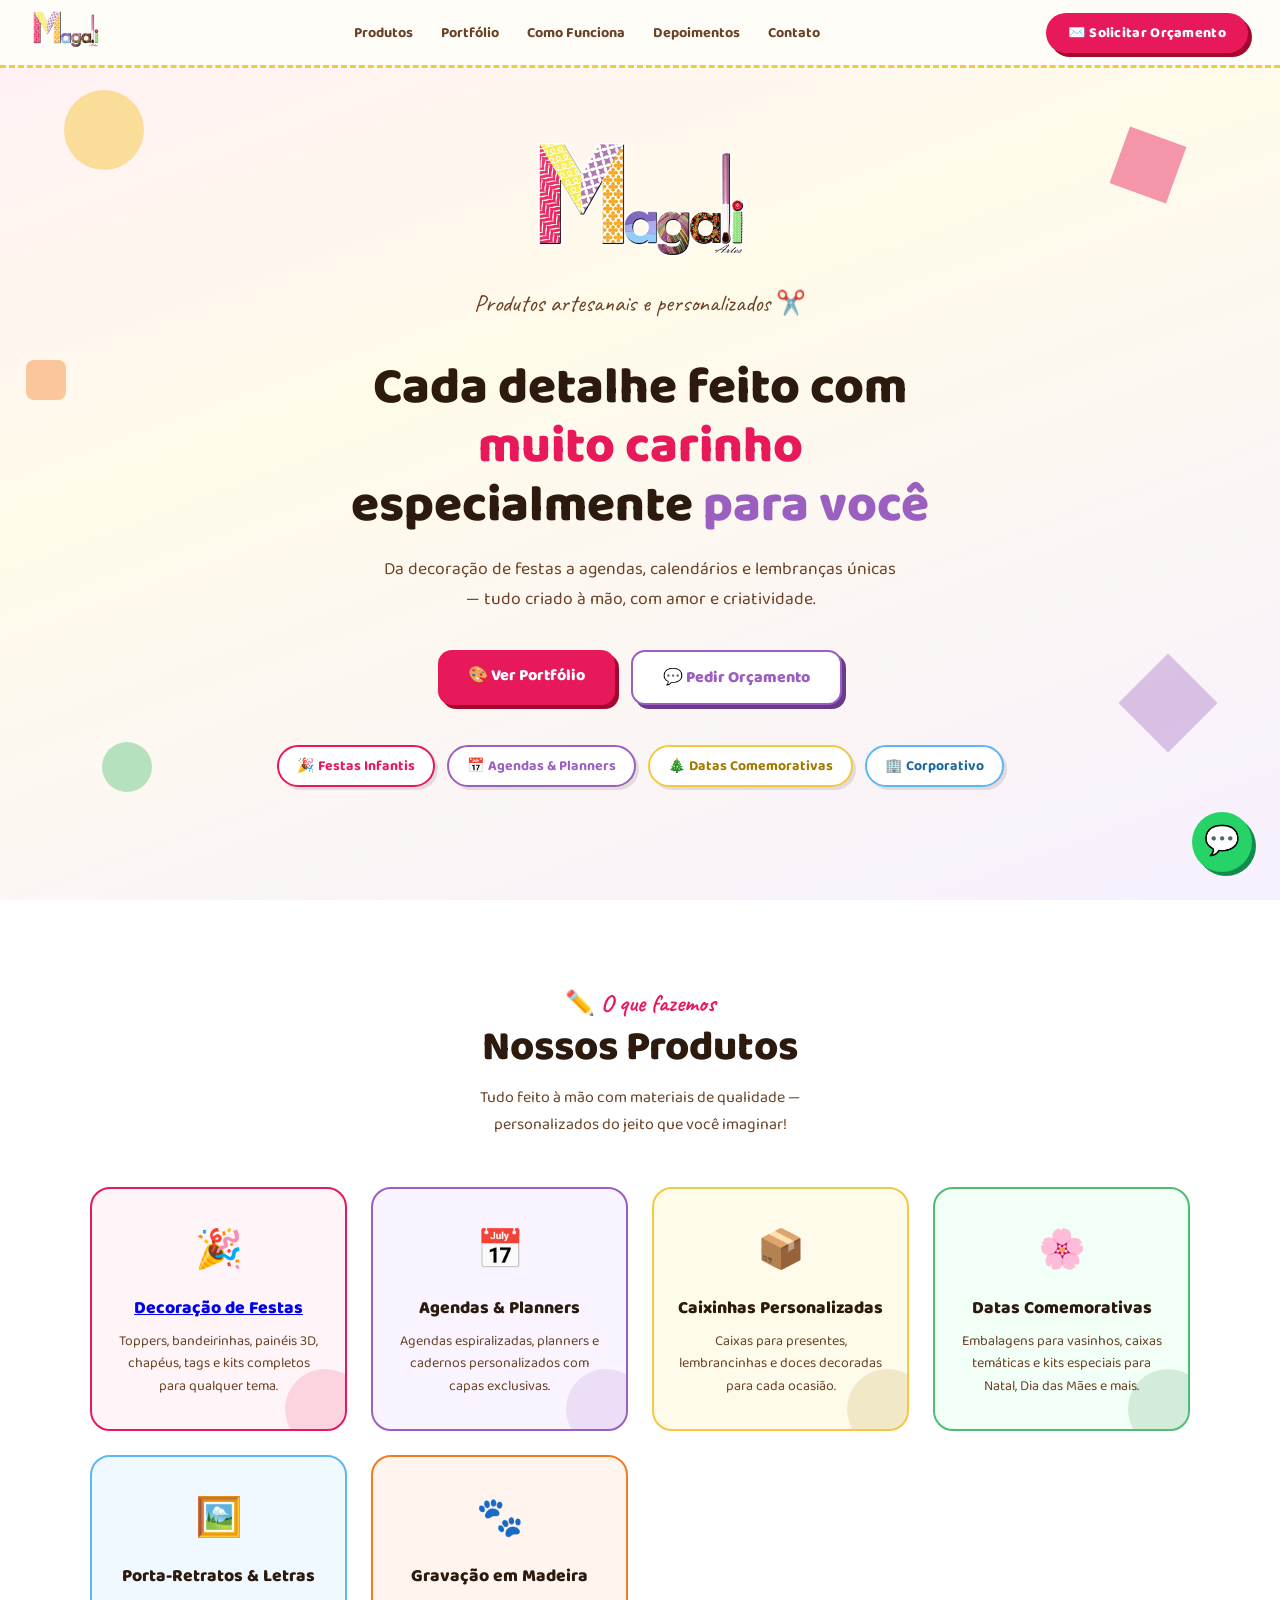
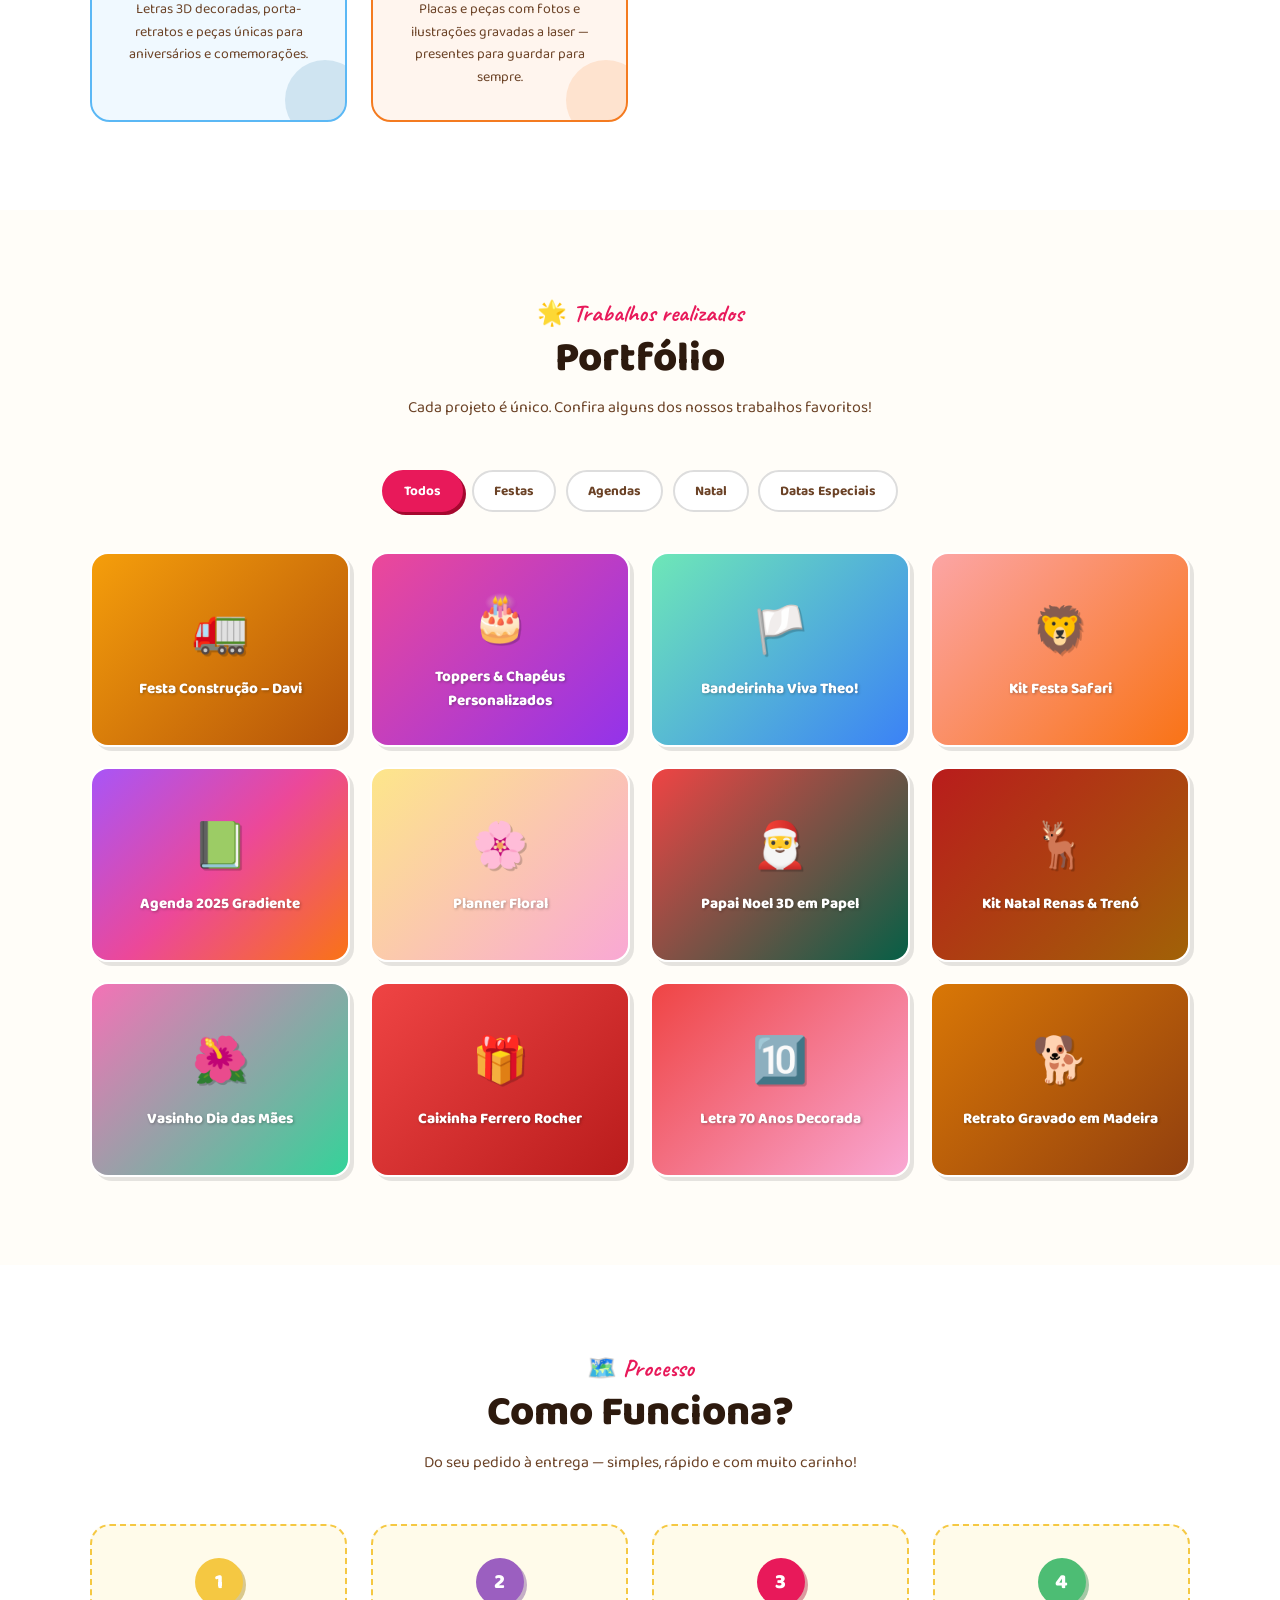
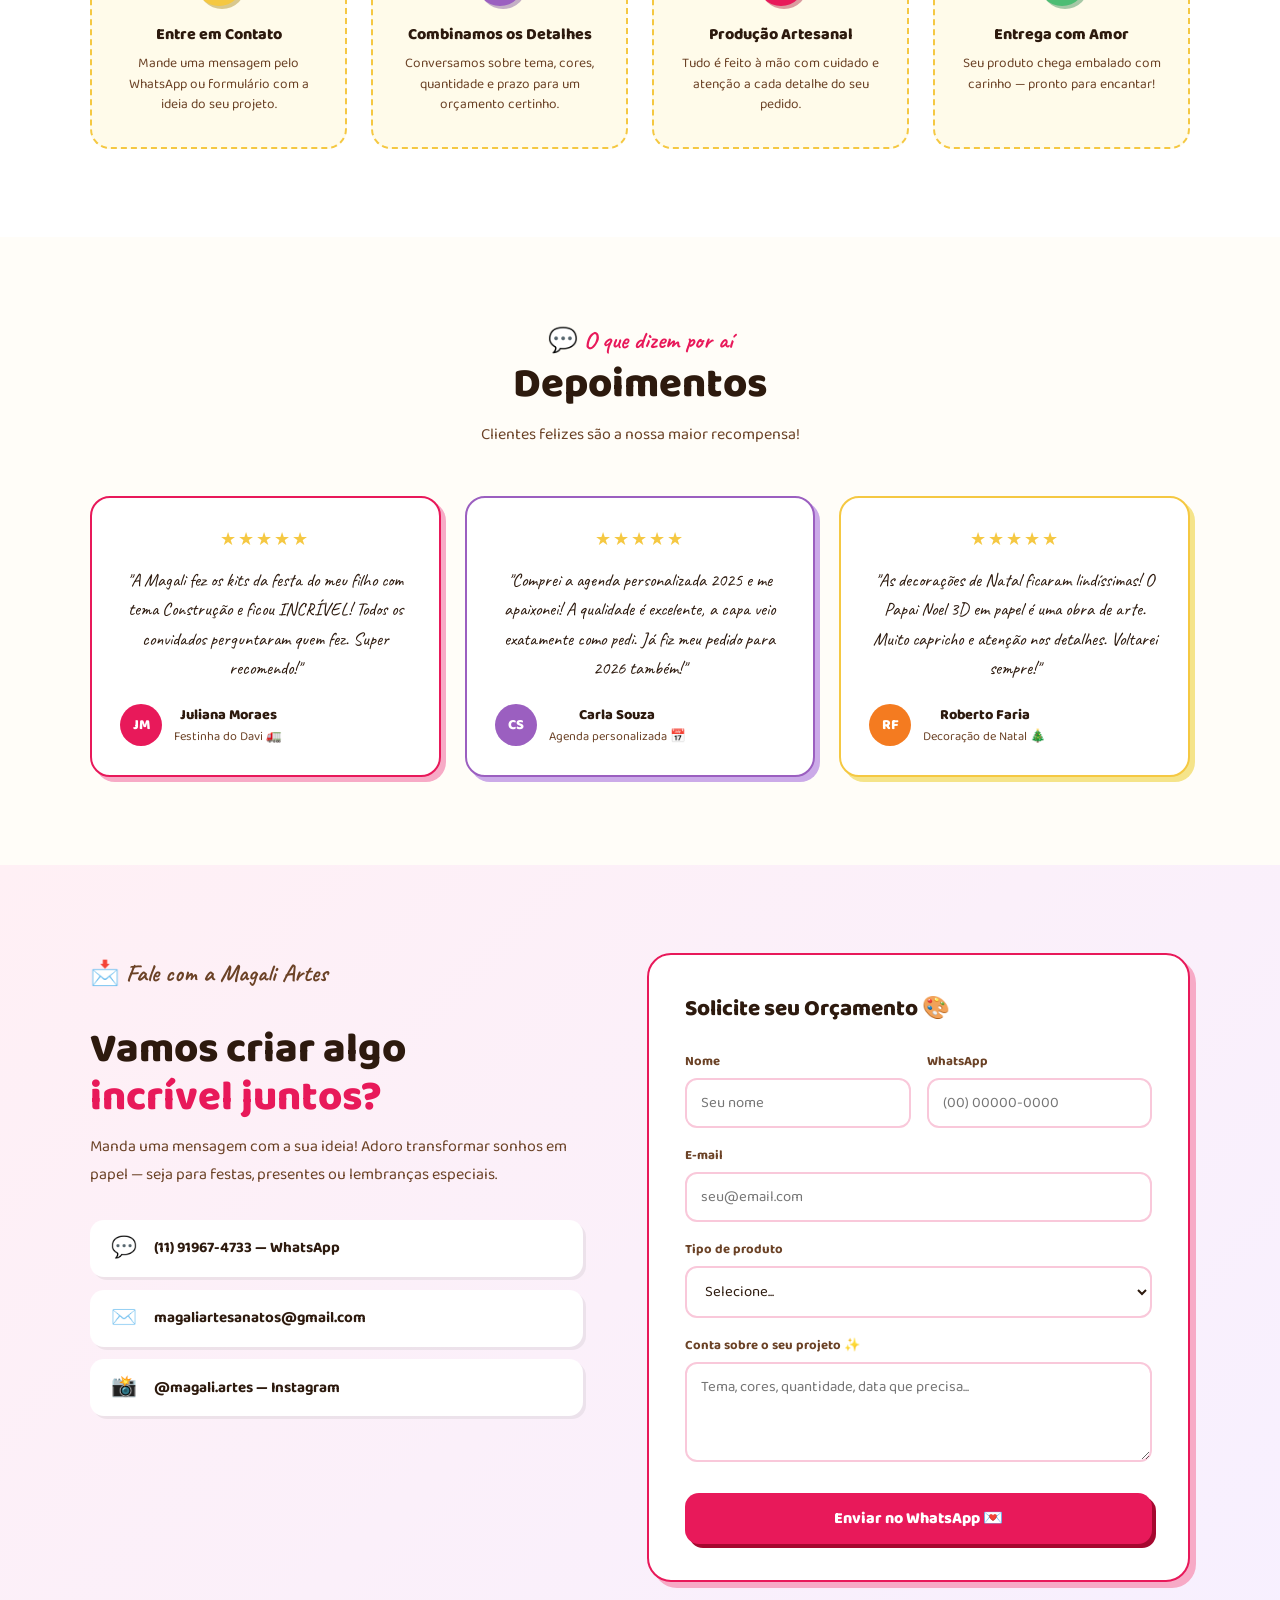
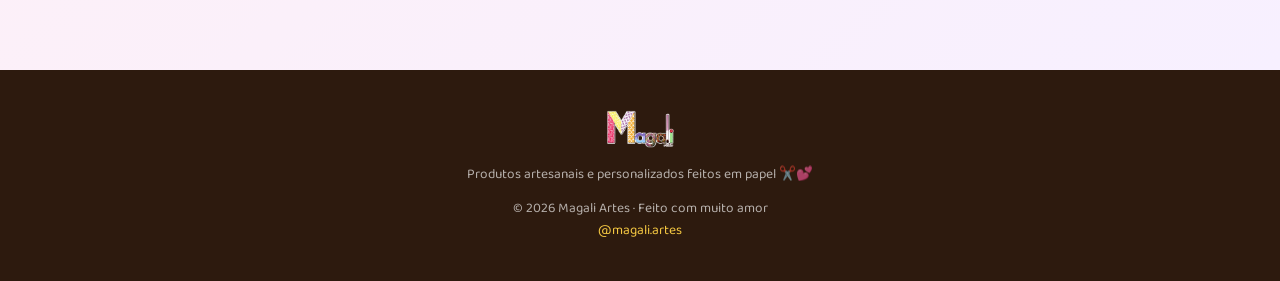
==== commit 309af3e2: "Update index.html" ====
--- a/index.html
+++ b/index.html
@@ -468,7 +468,7 @@
     <div class="produtos-grid">
       <div class="prod-card pc-rosa">
         <span class="prod-emoji">🎉</span>
-        <h3><a href="decoracaofesta.html">Decoração de Festas</h3>
+        <h3><a href="decoracaofesta.html">Decoração de Festas</a></h3>
         <p>Toppers, bandeirinhas, painéis 3D, chapéus, tags e kits completos para qualquer tema.</p>
       </div>
       <div class="prod-card pc-roxo">
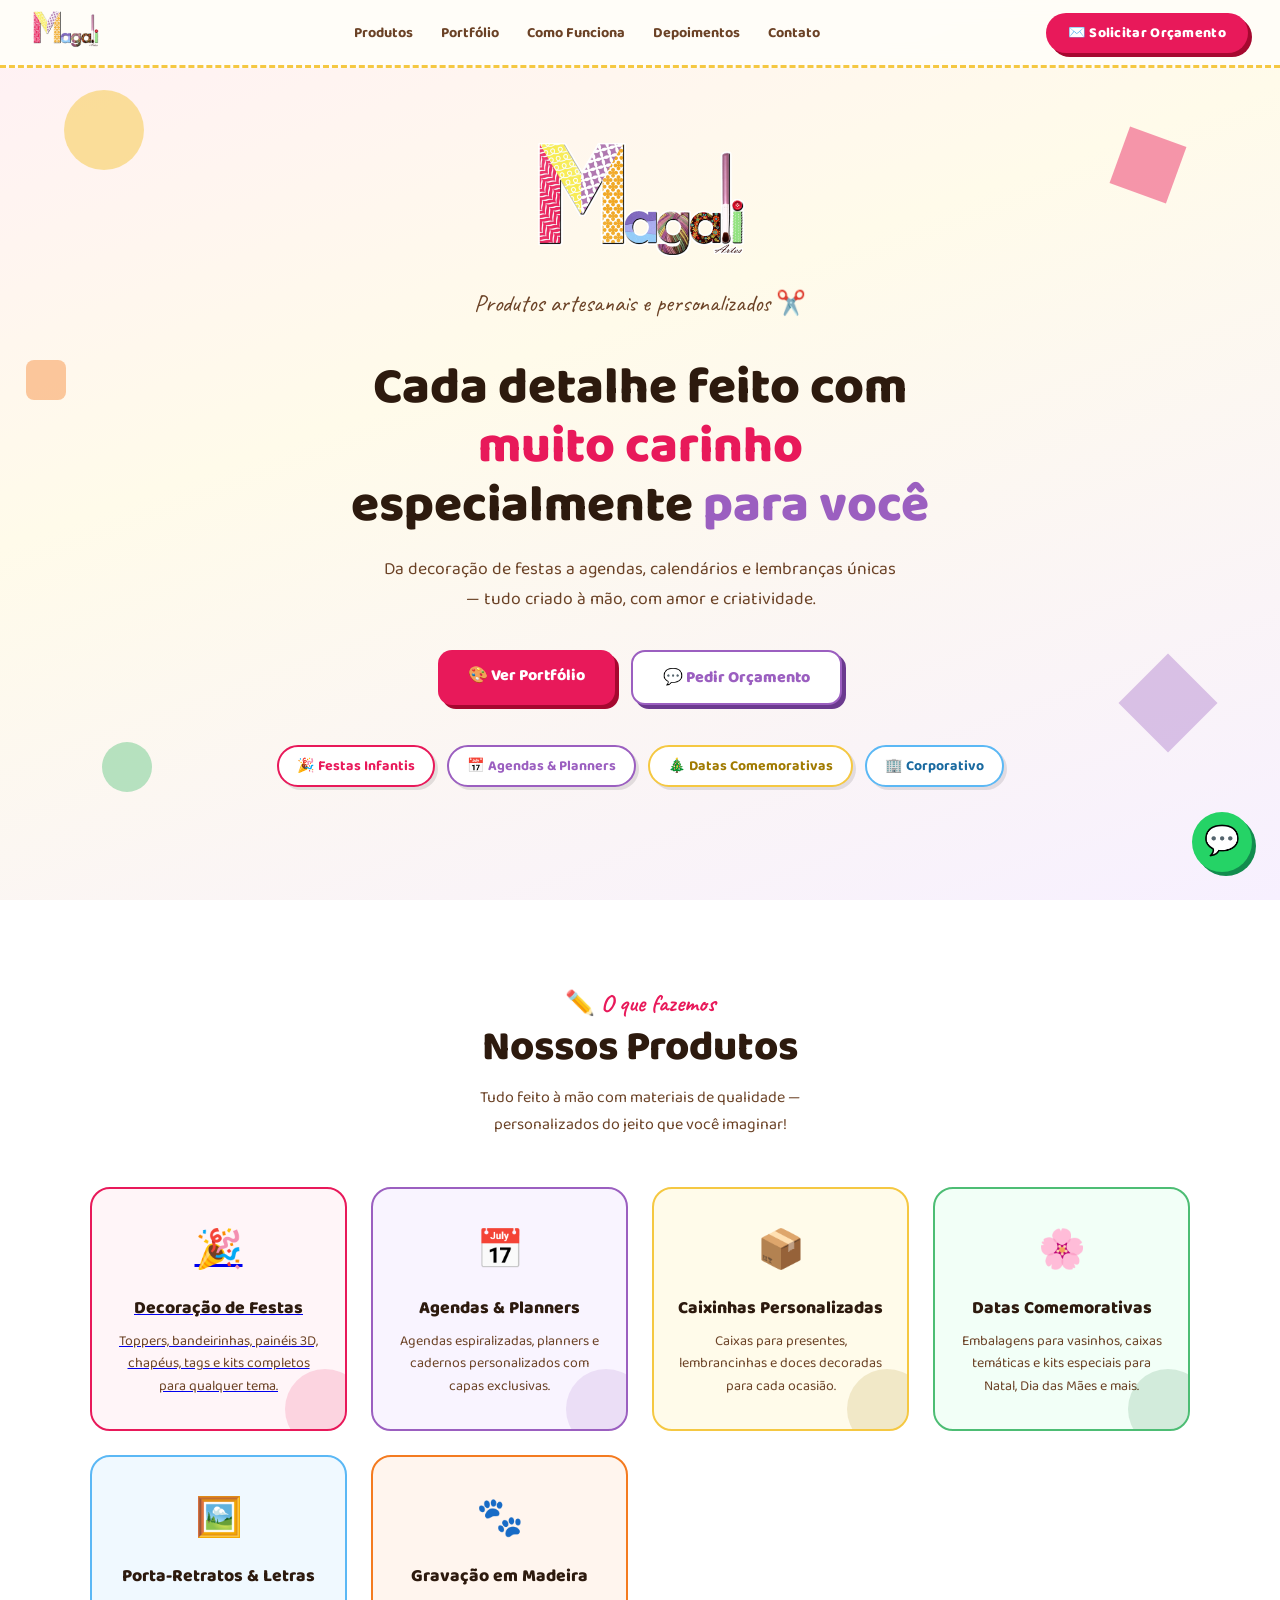
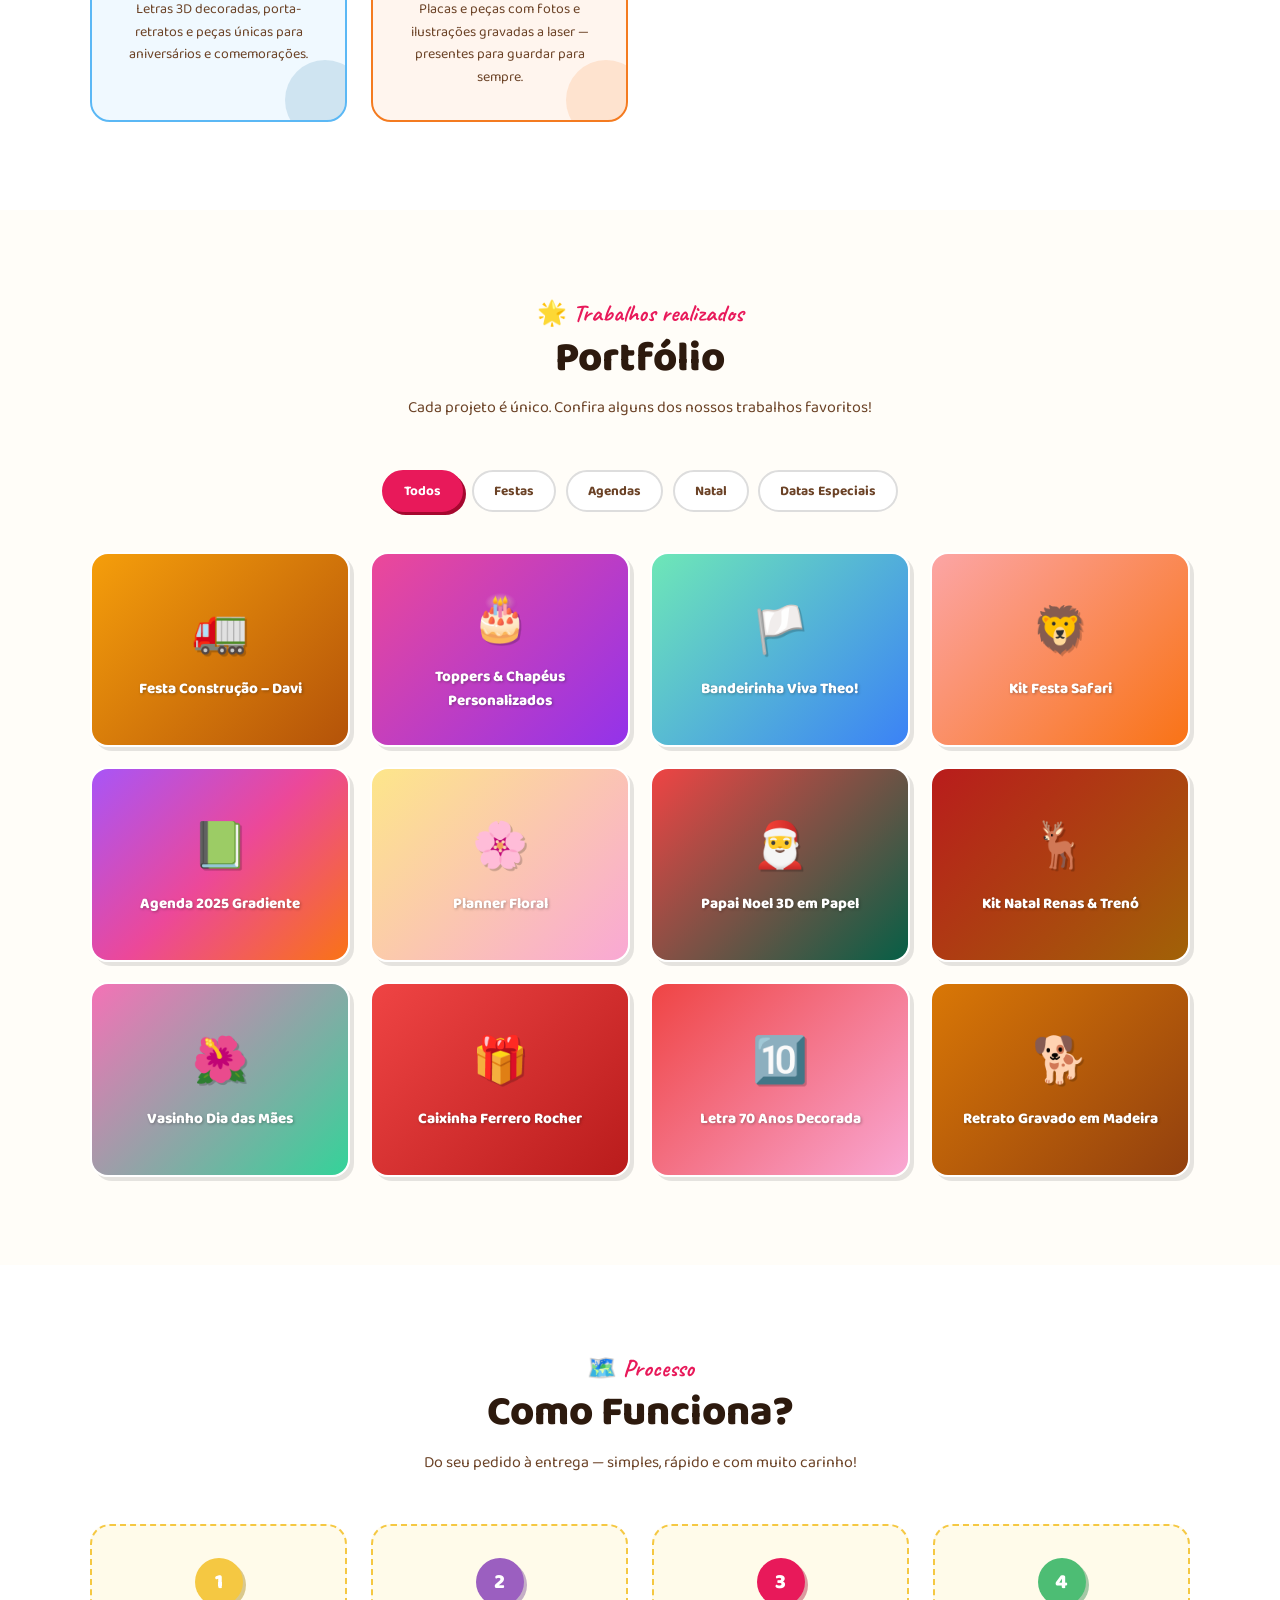
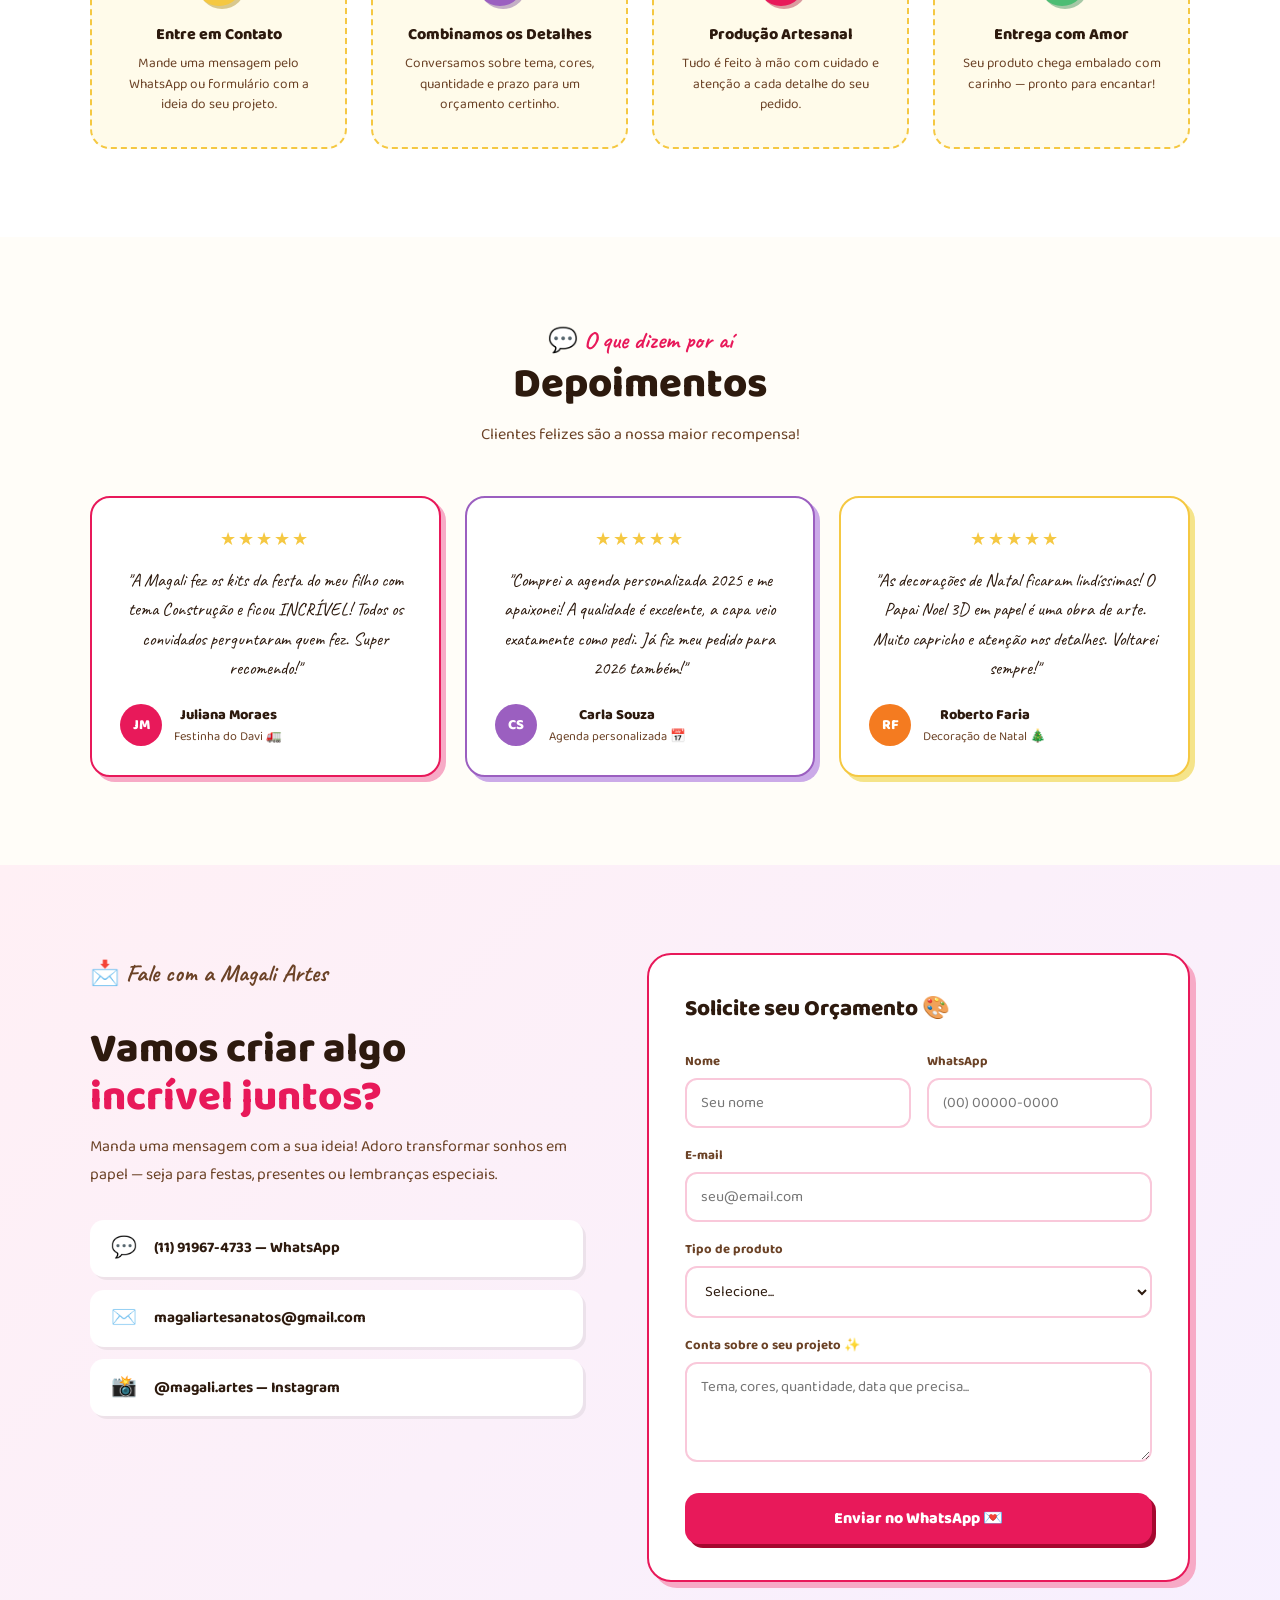
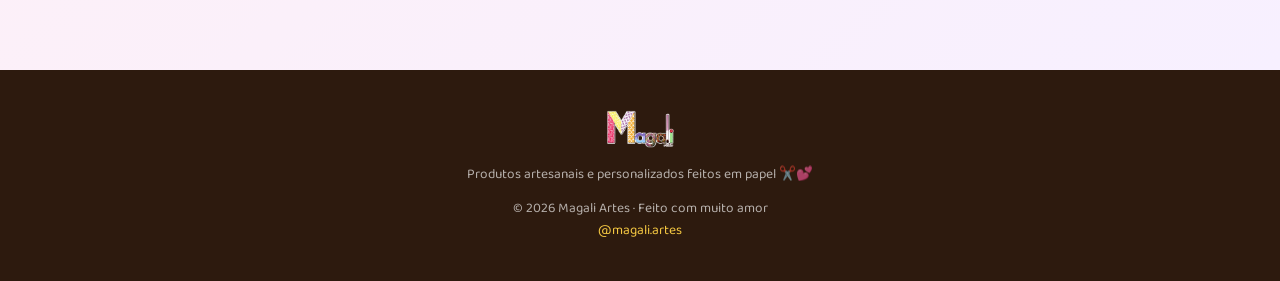
==== commit 7b28bc8d: "Modify 'Decoração de Festas' product card structure Updated product card for 'Decoração de Festas' t" ====
--- a/index.html
+++ b/index.html
@@ -466,11 +466,13 @@
     <h2 class="sec-title">Nossos Produtos</h2>
     <p class="sec-sub">Tudo feito à mão com materiais de qualidade — <br>personalizados do jeito que você imaginar!</p>
     <div class="produtos-grid">
+      <a href="decoracaofesta.html">
       <div class="prod-card pc-rosa">
         <span class="prod-emoji">🎉</span>
-        <h3><a href="decoracaofesta.html">Decoração de Festas</a></h3>
+        <h3>Decoração de Festas</h3>
         <p>Toppers, bandeirinhas, painéis 3D, chapéus, tags e kits completos para qualquer tema.</p>
       </div>
+      </a>
       <div class="prod-card pc-roxo">
         <span class="prod-emoji">📅</span>
         <h3>Agendas & Planners</h3>
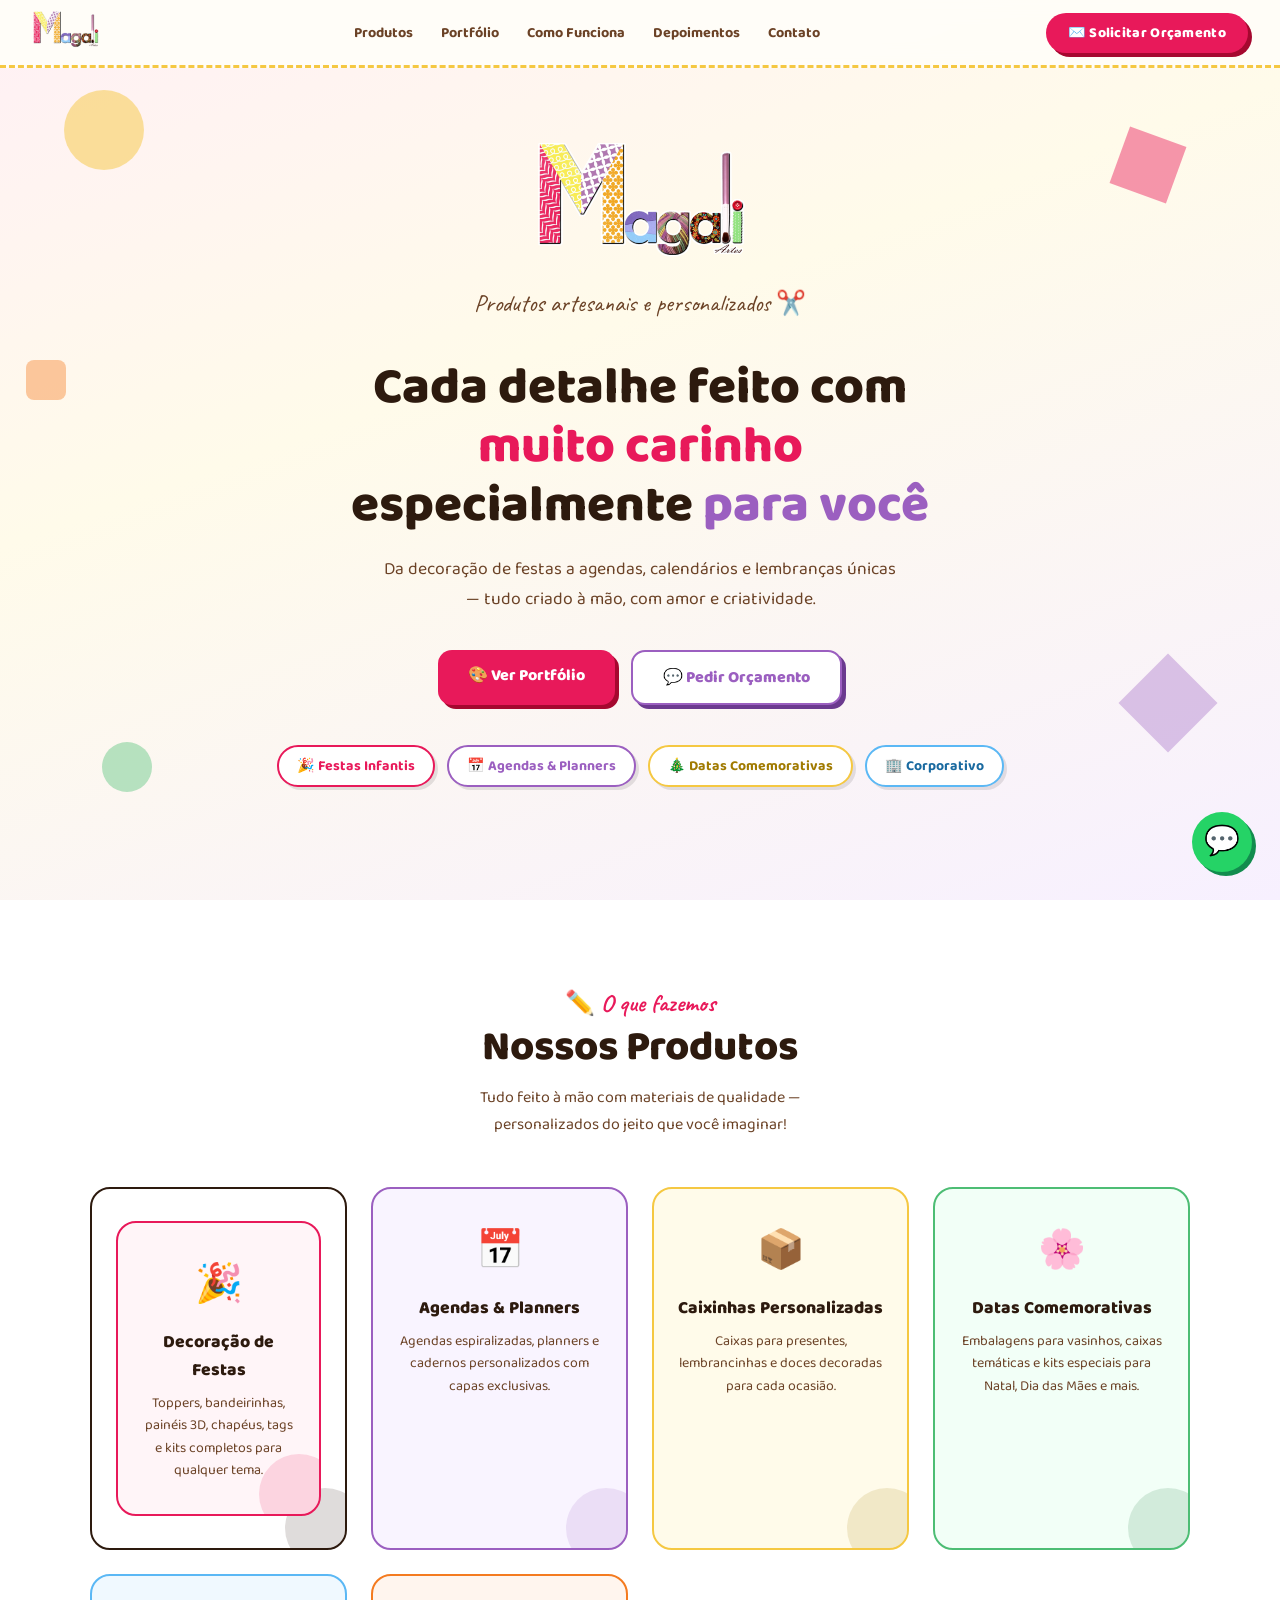
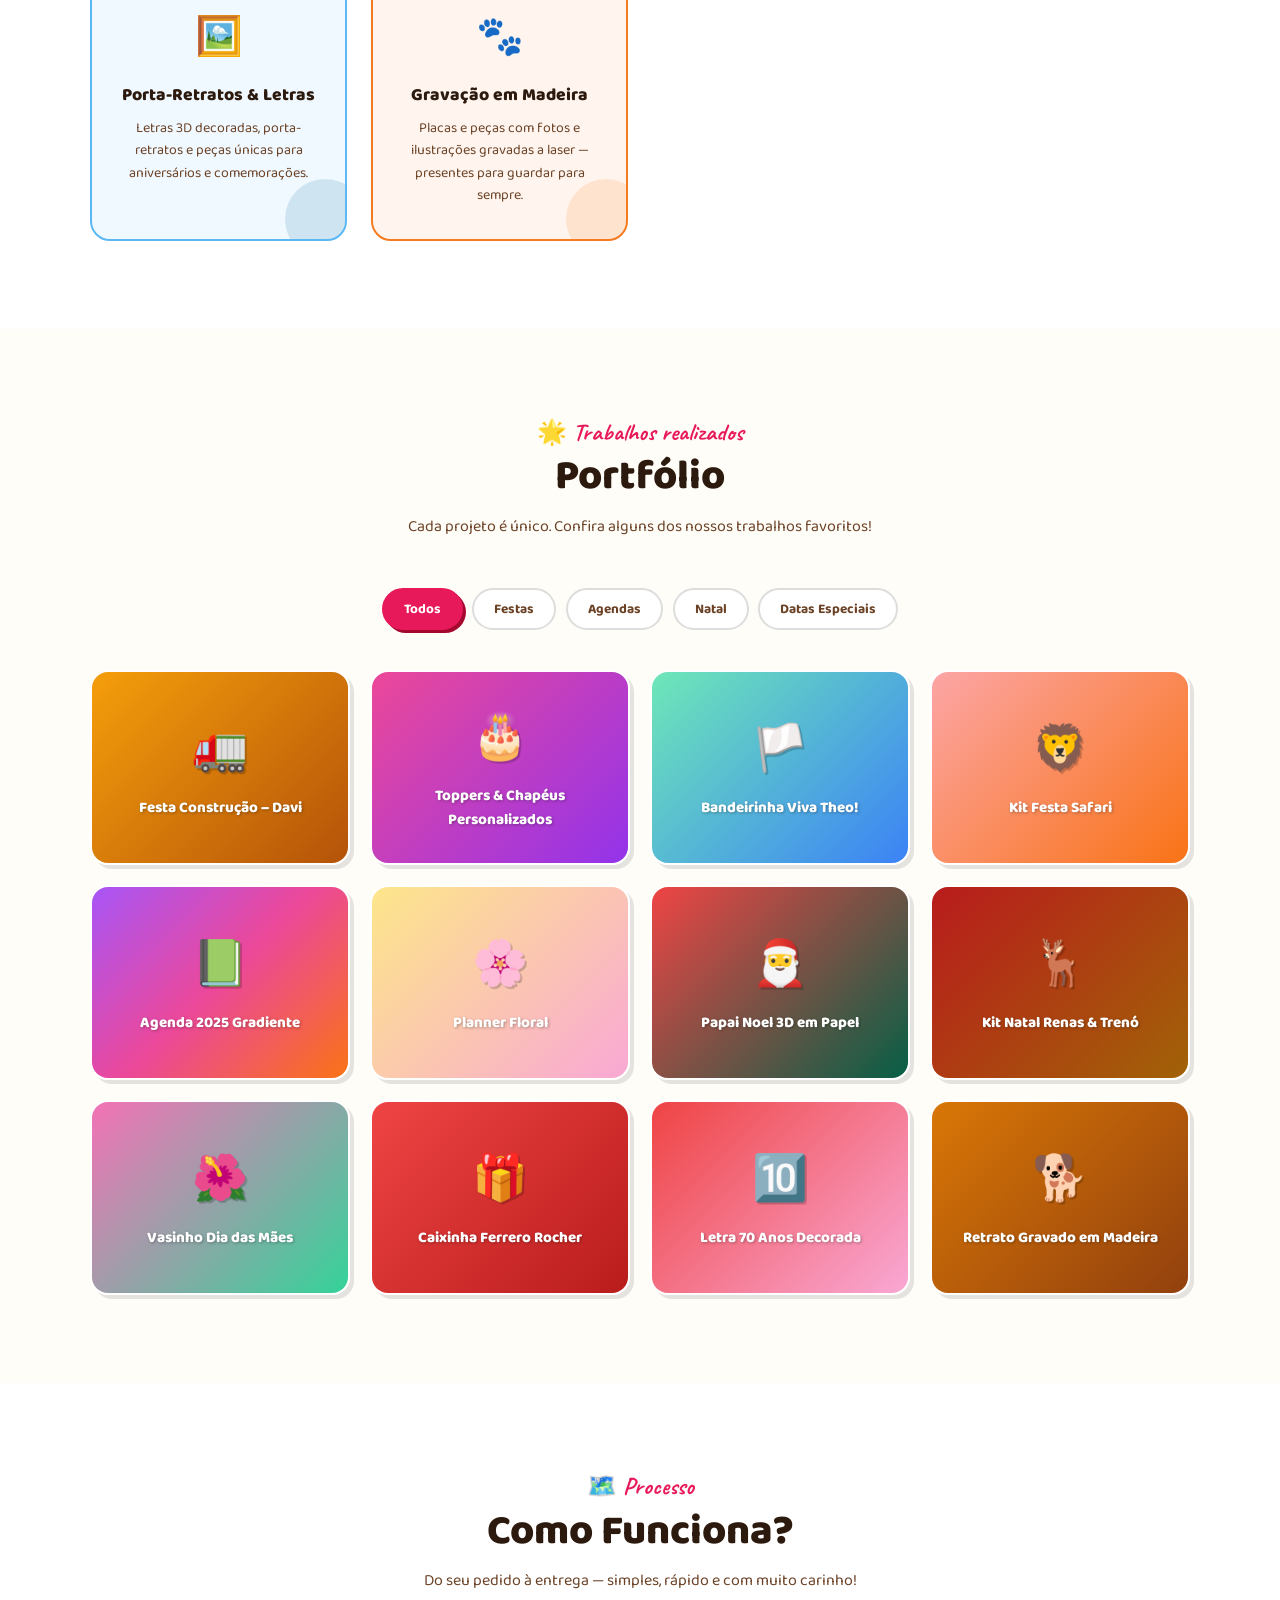
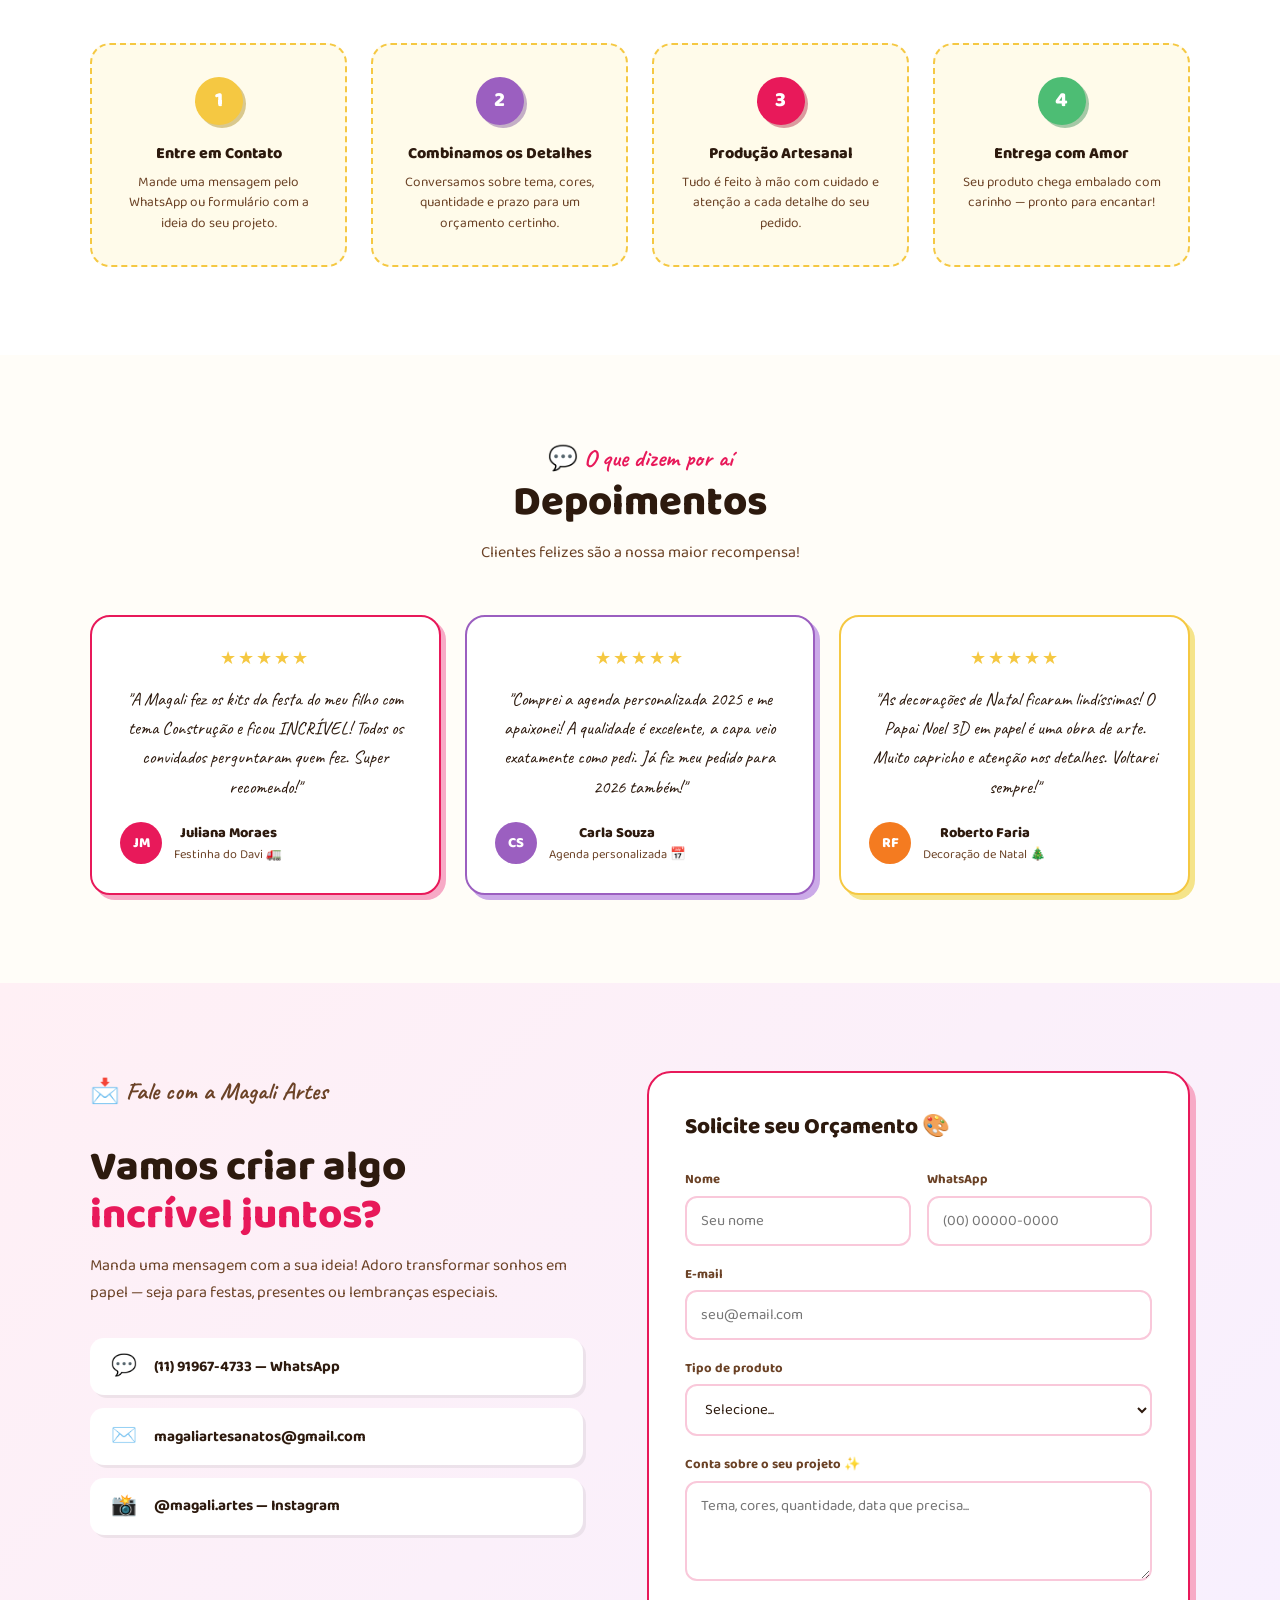
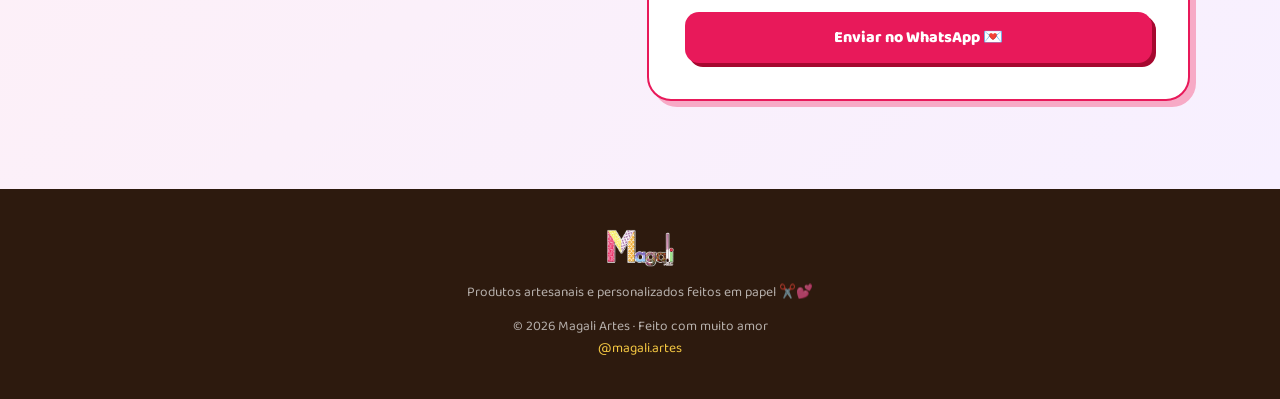
==== commit 93ca3e17: "Update index.html" ====
--- a/index.html
+++ b/index.html
@@ -185,6 +185,9 @@
   border:2.5px solid;
   transition:transform .2s,box-shadow .2s;
   position:relative;overflow:hidden;
+  text-decoration:none;
+  color:inherit;
+  display:block;
 }
 .prod-card::before{
   content:'';position:absolute;bottom:-20px;right:-20px;
@@ -466,7 +469,7 @@
     <h2 class="sec-title">Nossos Produtos</h2>
     <p class="sec-sub">Tudo feito à mão com materiais de qualidade — <br>personalizados do jeito que você imaginar!</p>
     <div class="produtos-grid">
-      <a href="decoracaofesta.html">
+      <a href="decoracaofesta.html" class="prod-card">
       <div class="prod-card pc-rosa">
         <span class="prod-emoji">🎉</span>
         <h3>Decoração de Festas</h3>
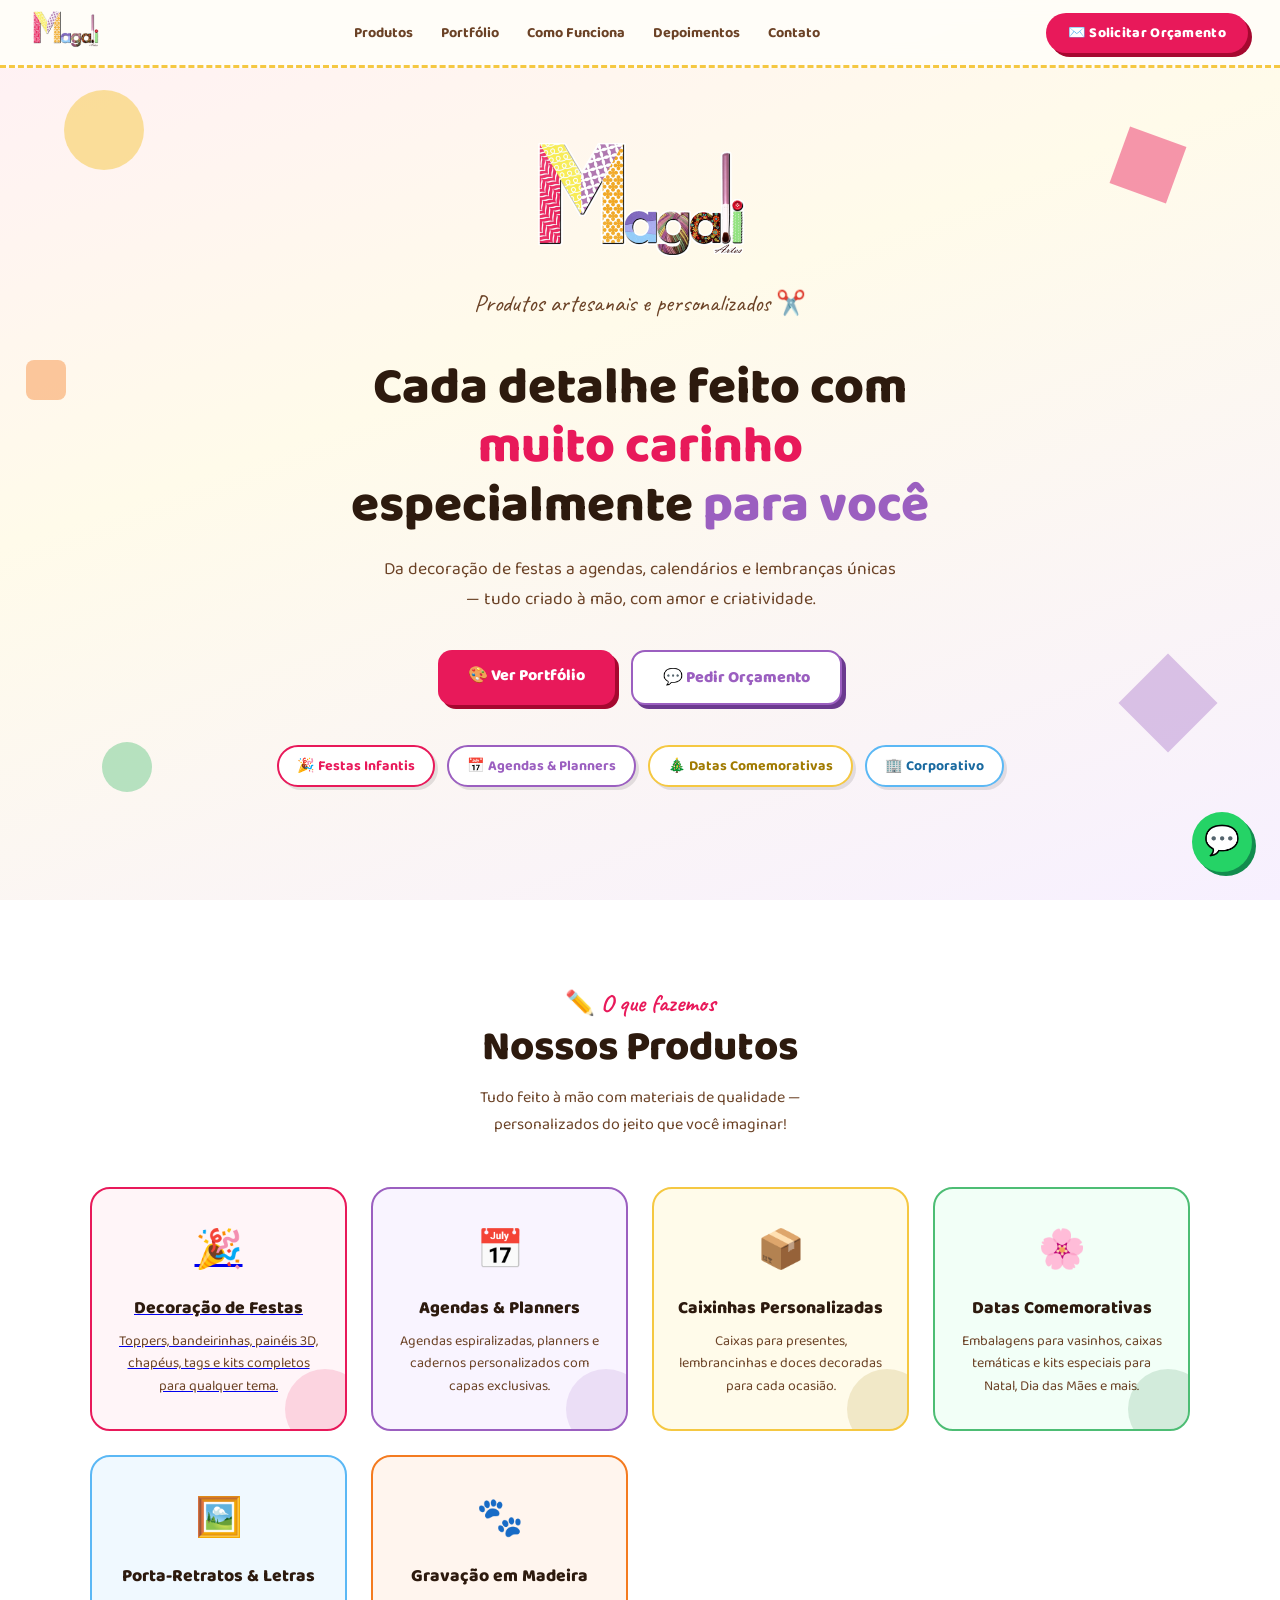
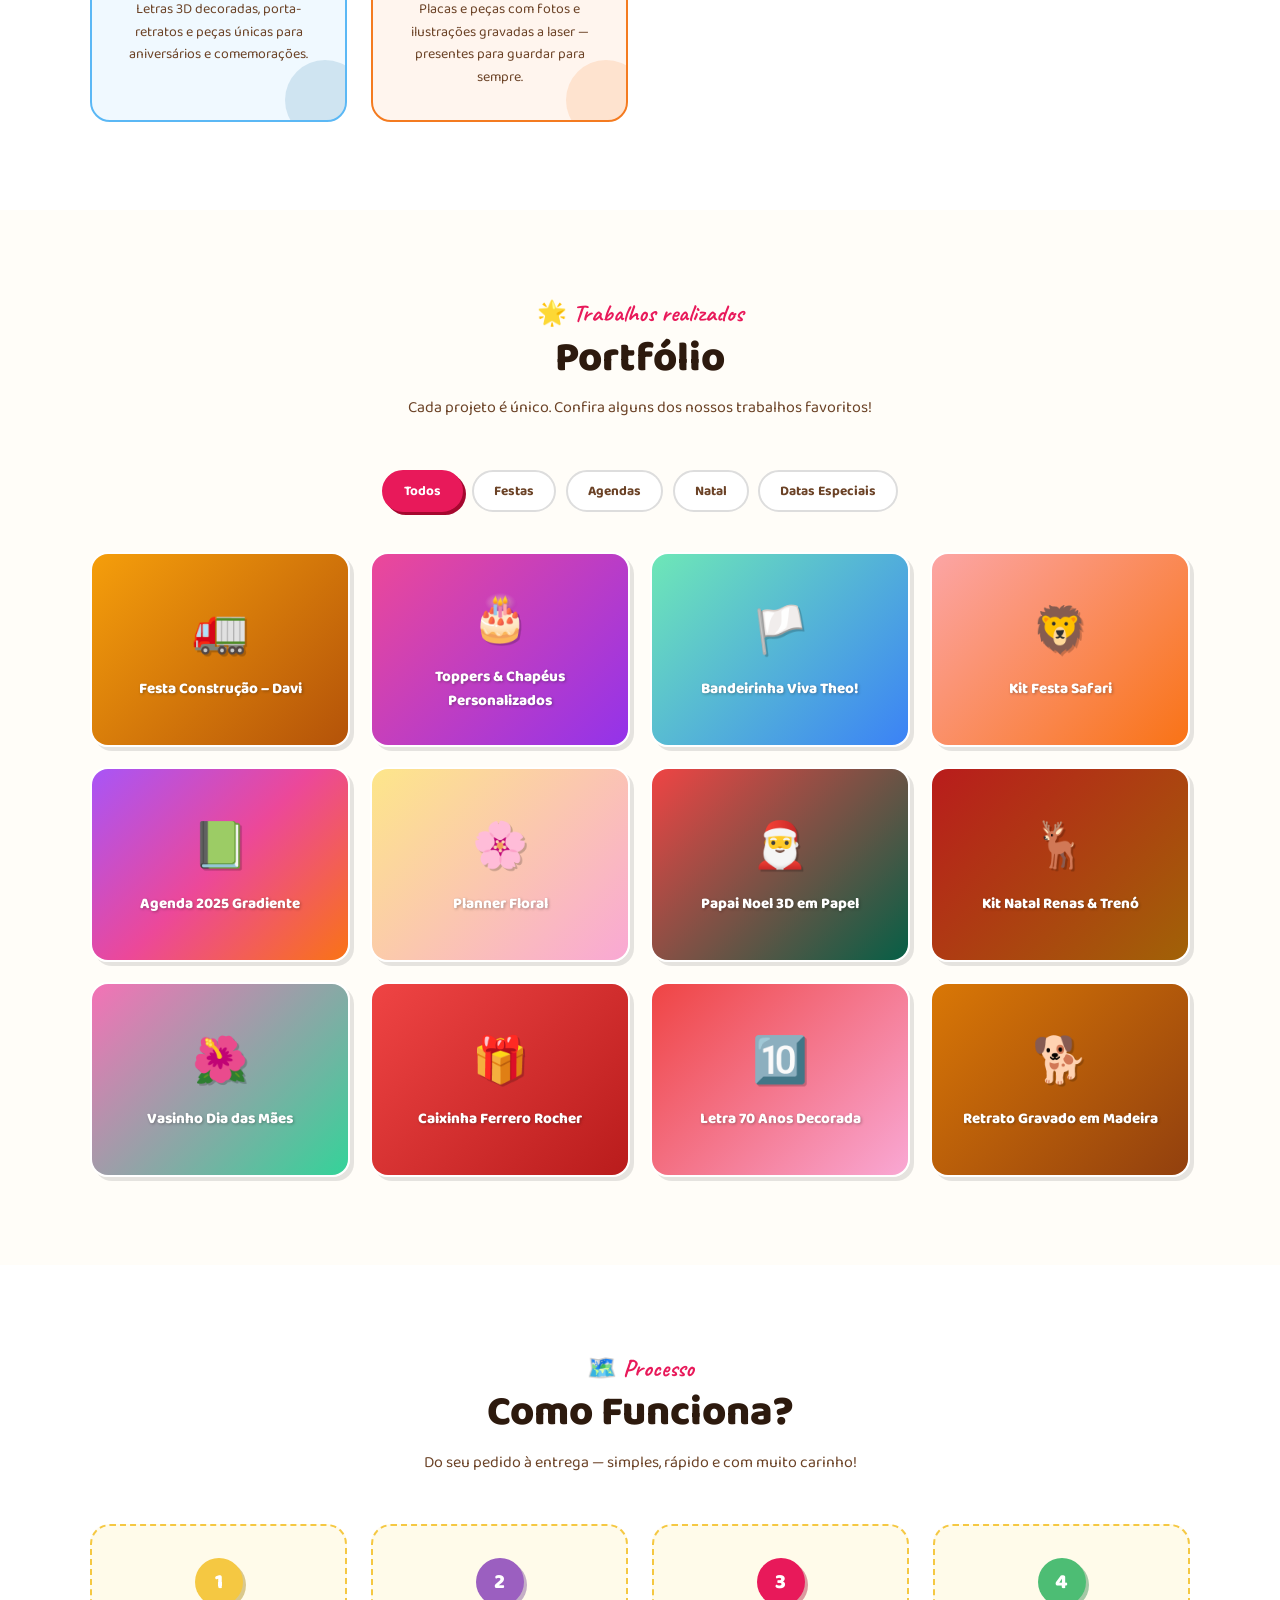
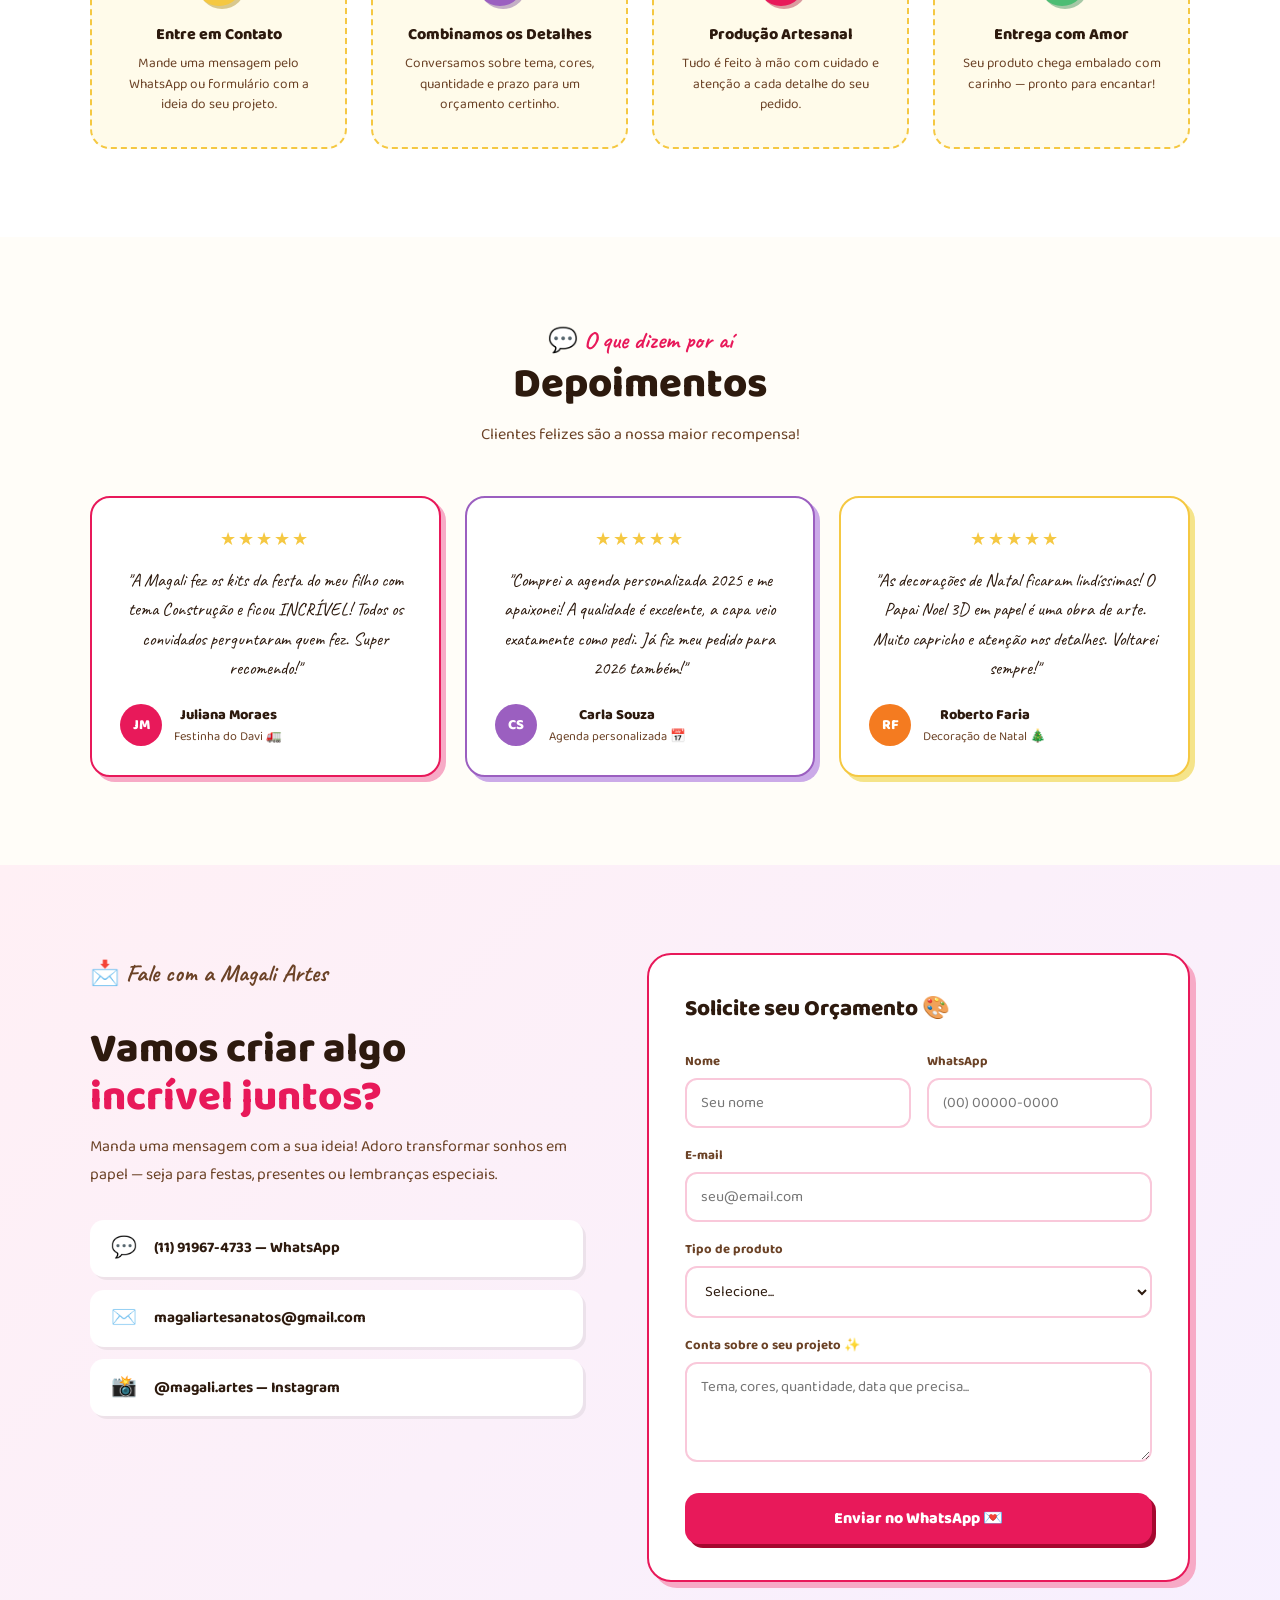
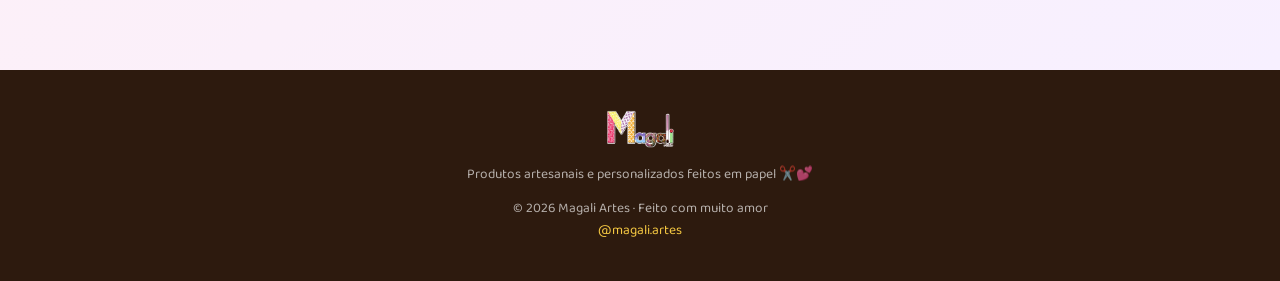
==== commit 21302cf6: "Update index.html" ====
--- a/index.html
+++ b/index.html
@@ -193,6 +193,9 @@
   content:'';position:absolute;bottom:-20px;right:-20px;
   width:80px;height:80px;border-radius:50%;opacity:.15;
   background:currentColor;
+  text-decoration:none;
+  color:inherit;
+  display:block;
 }
 .prod-card:hover{transform:translate(-3px,-3px)}
 .pc-rosa{border-color:var(--rosa);background:#FFF5F8;color:var(--rosa)}
@@ -469,7 +472,7 @@
     <h2 class="sec-title">Nossos Produtos</h2>
     <p class="sec-sub">Tudo feito à mão com materiais de qualidade — <br>personalizados do jeito que você imaginar!</p>
     <div class="produtos-grid">
-      <a href="decoracaofesta.html" class="prod-card">
+      <a href="decoracaofesta.html">
       <div class="prod-card pc-rosa">
         <span class="prod-emoji">🎉</span>
         <h3>Decoração de Festas</h3>
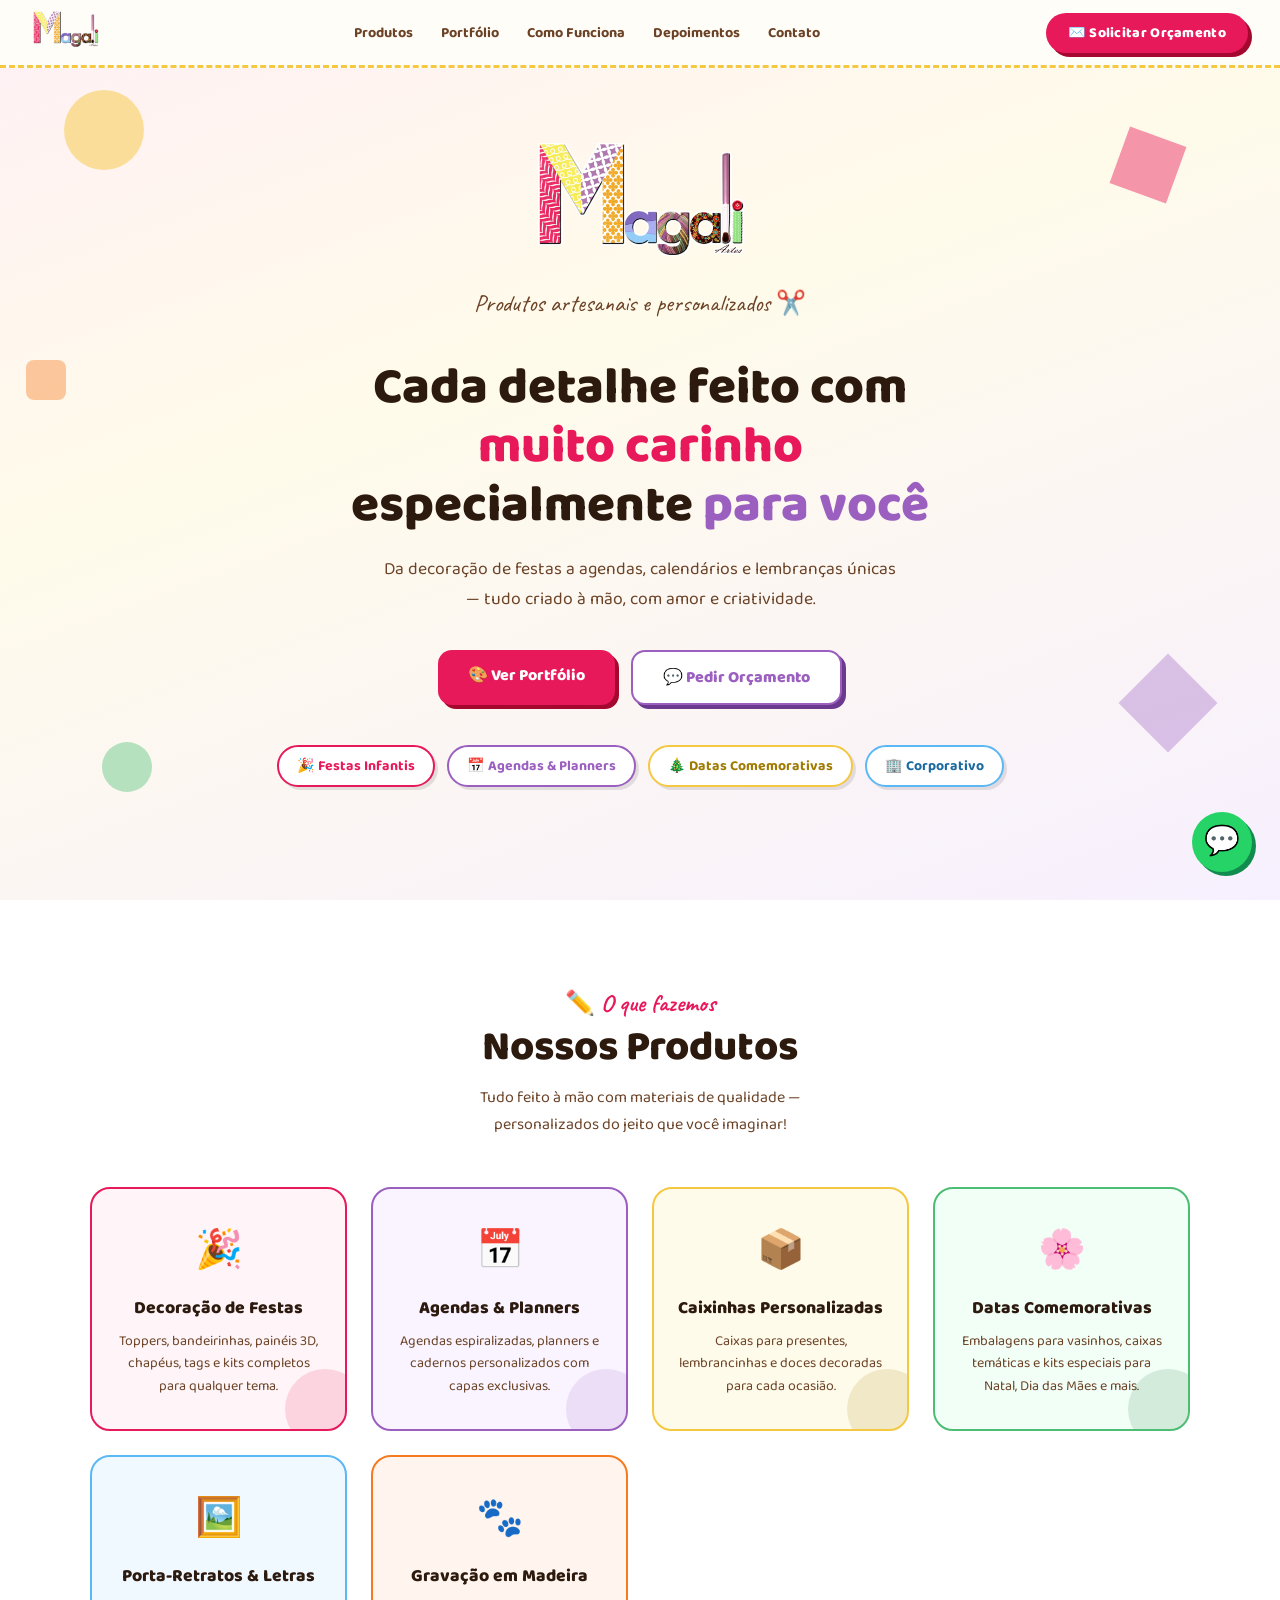
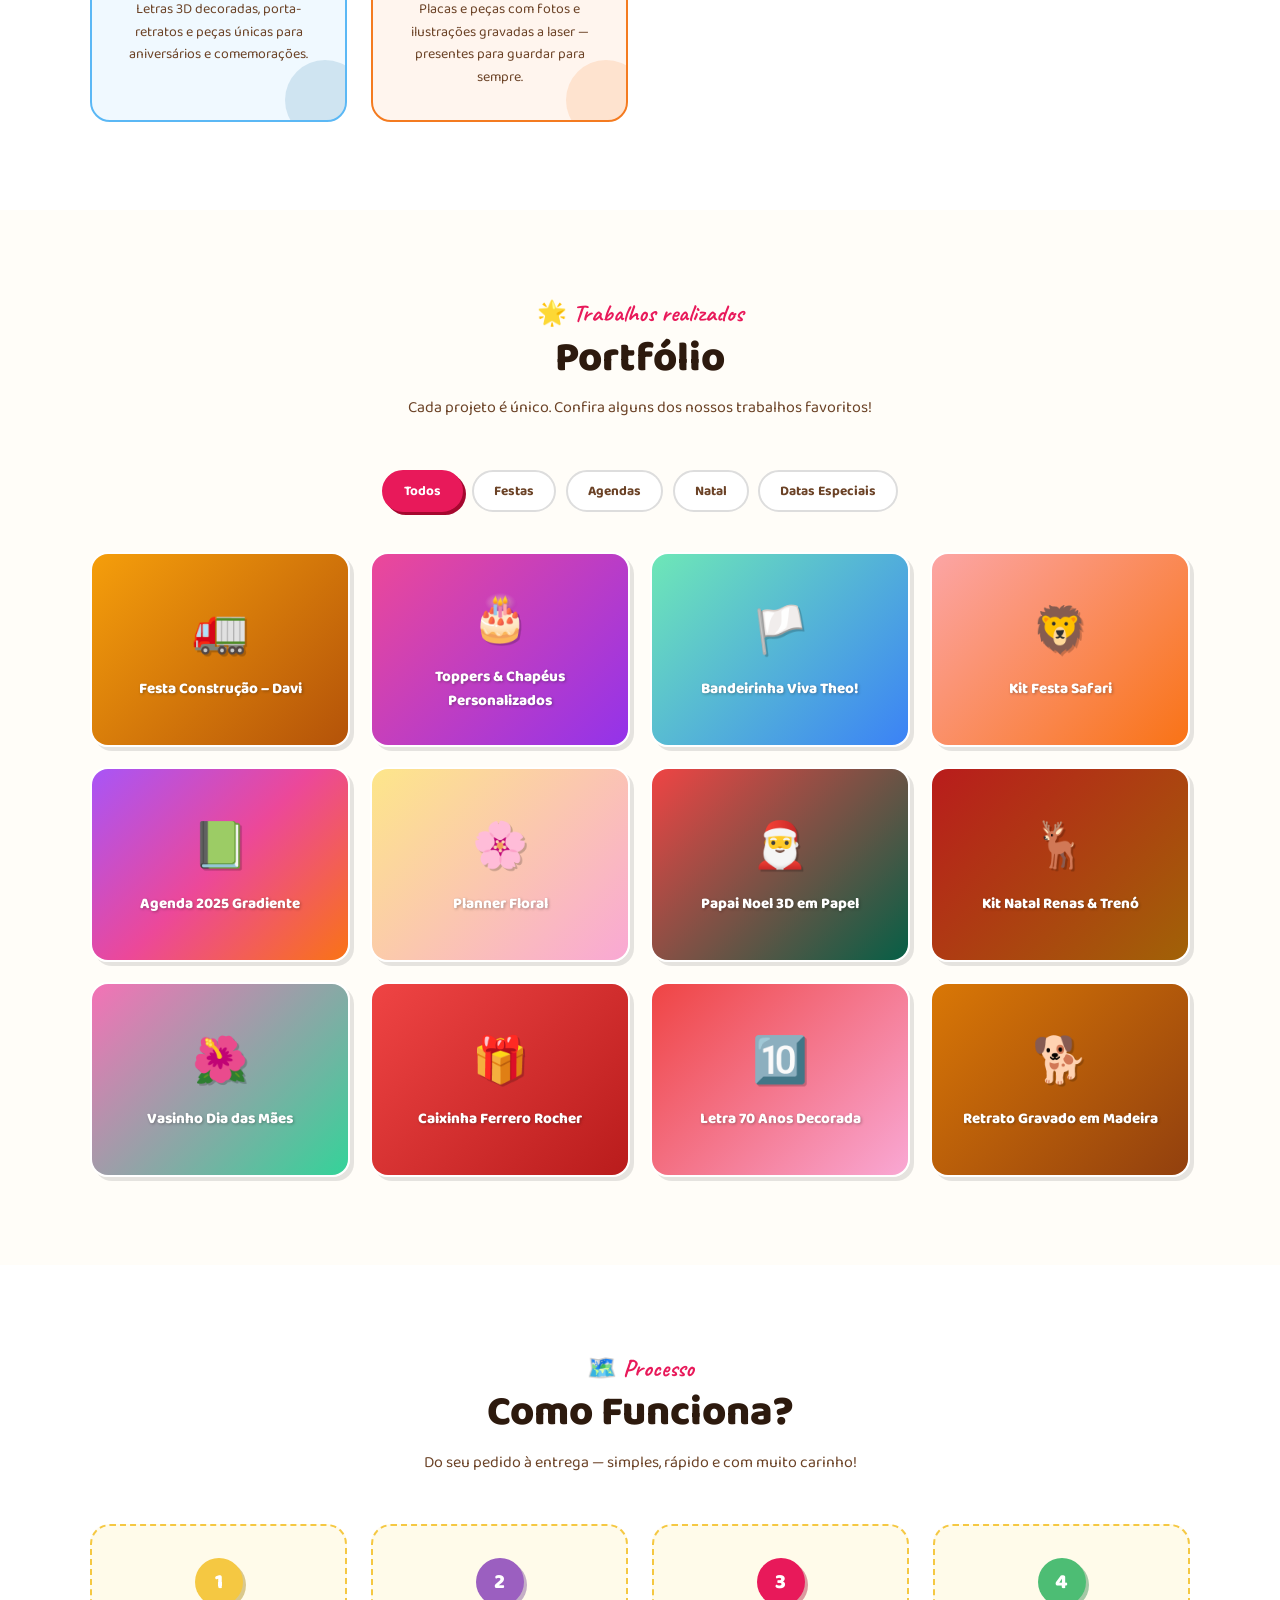
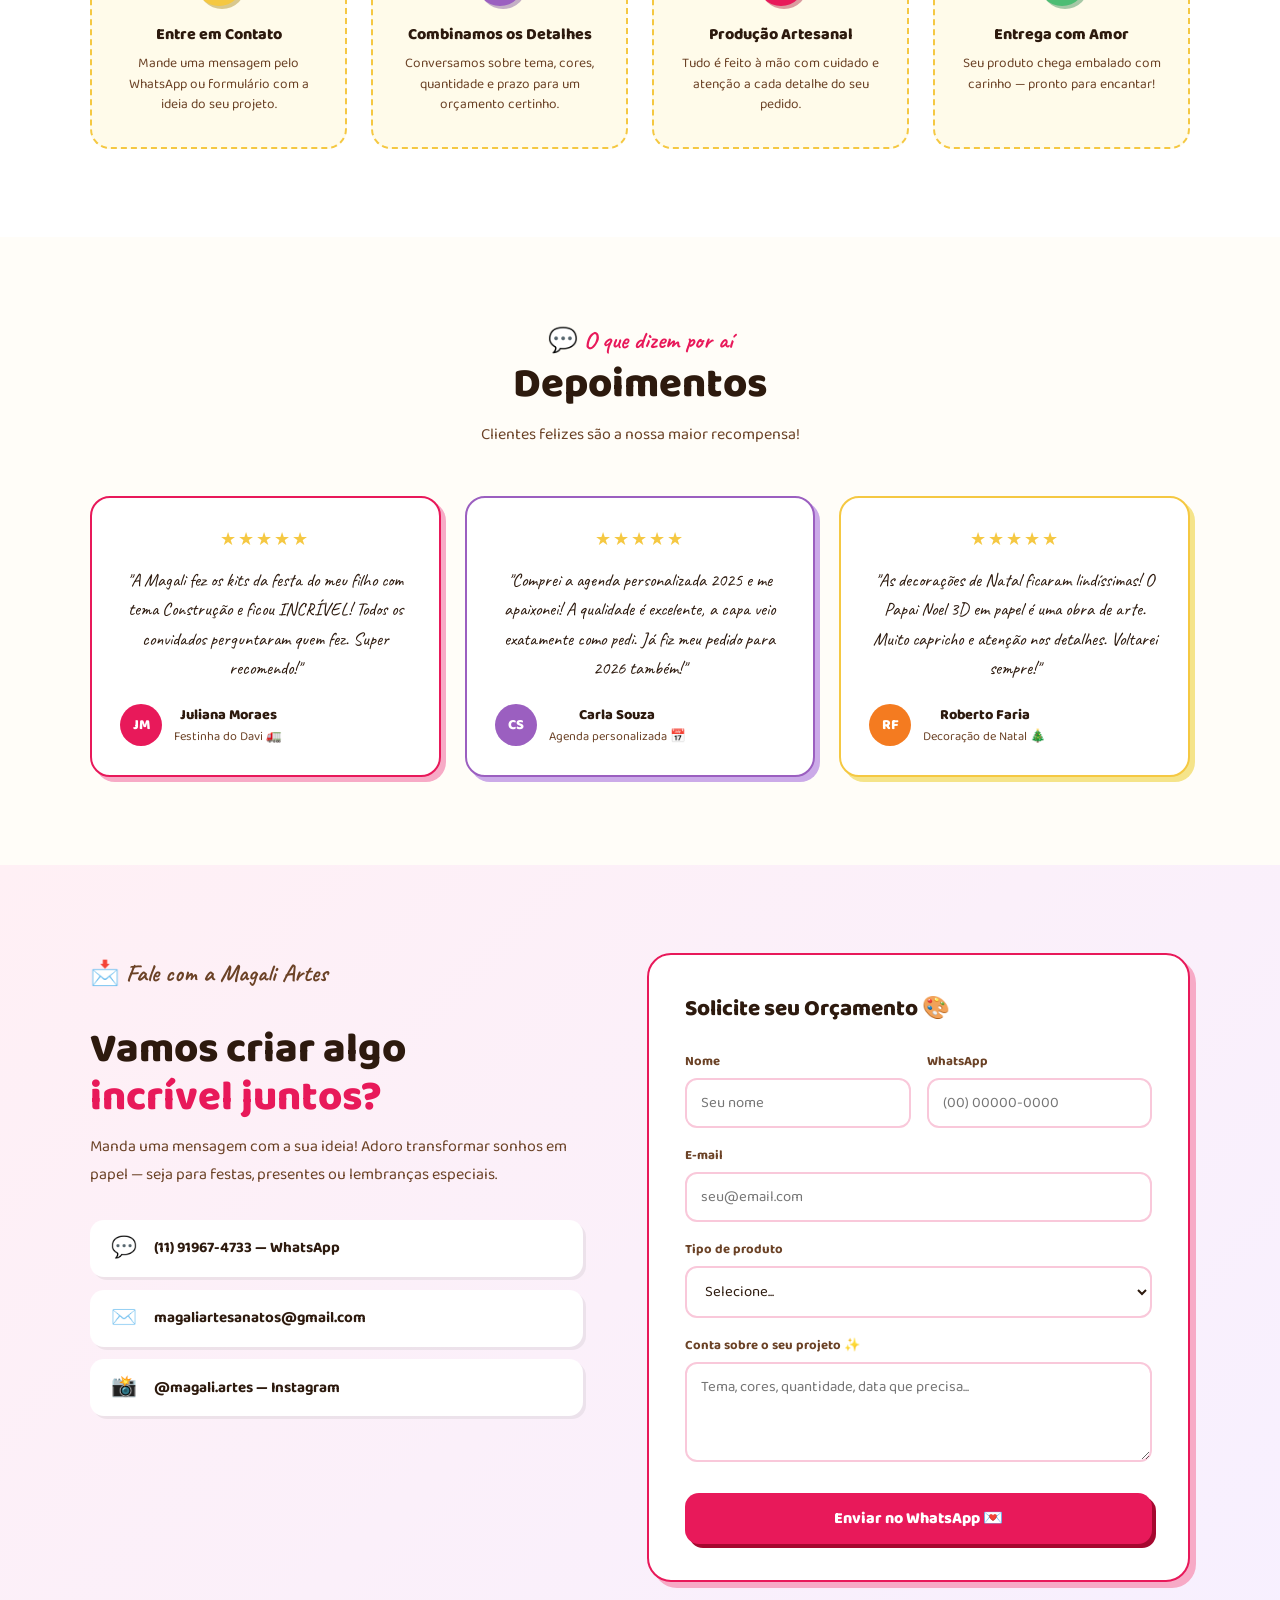
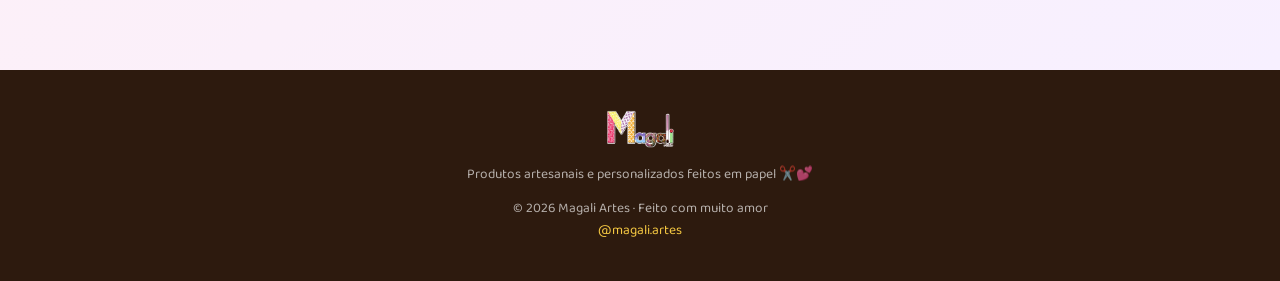
==== commit b0c9d20b: "Update index.html" ====
--- a/index.html
+++ b/index.html
@@ -437,6 +437,7 @@
     <li><a href="#depoimentos">Depoimentos</a></li>
     <li><a href="#contato">Contato</a></li>
   </ul>
+  </a>
   <a href="#contato" class="nav-cta">✉️ Solicitar Orçamento</a>
 </nav>
 
@@ -472,12 +473,11 @@
     <h2 class="sec-title">Nossos Produtos</h2>
     <p class="sec-sub">Tudo feito à mão com materiais de qualidade — <br>personalizados do jeito que você imaginar!</p>
     <div class="produtos-grid">
-      <a href="decoracaofesta.html">
-      <div class="prod-card pc-rosa">
+      <a href="decoracaofesta.html" class="prod-card pc-rosa">
         <span class="prod-emoji">🎉</span>
         <h3>Decoração de Festas</h3>
         <p>Toppers, bandeirinhas, painéis 3D, chapéus, tags e kits completos para qualquer tema.</p>
-      </div>
+      
       </a>
       <div class="prod-card pc-roxo">
         <span class="prod-emoji">📅</span>
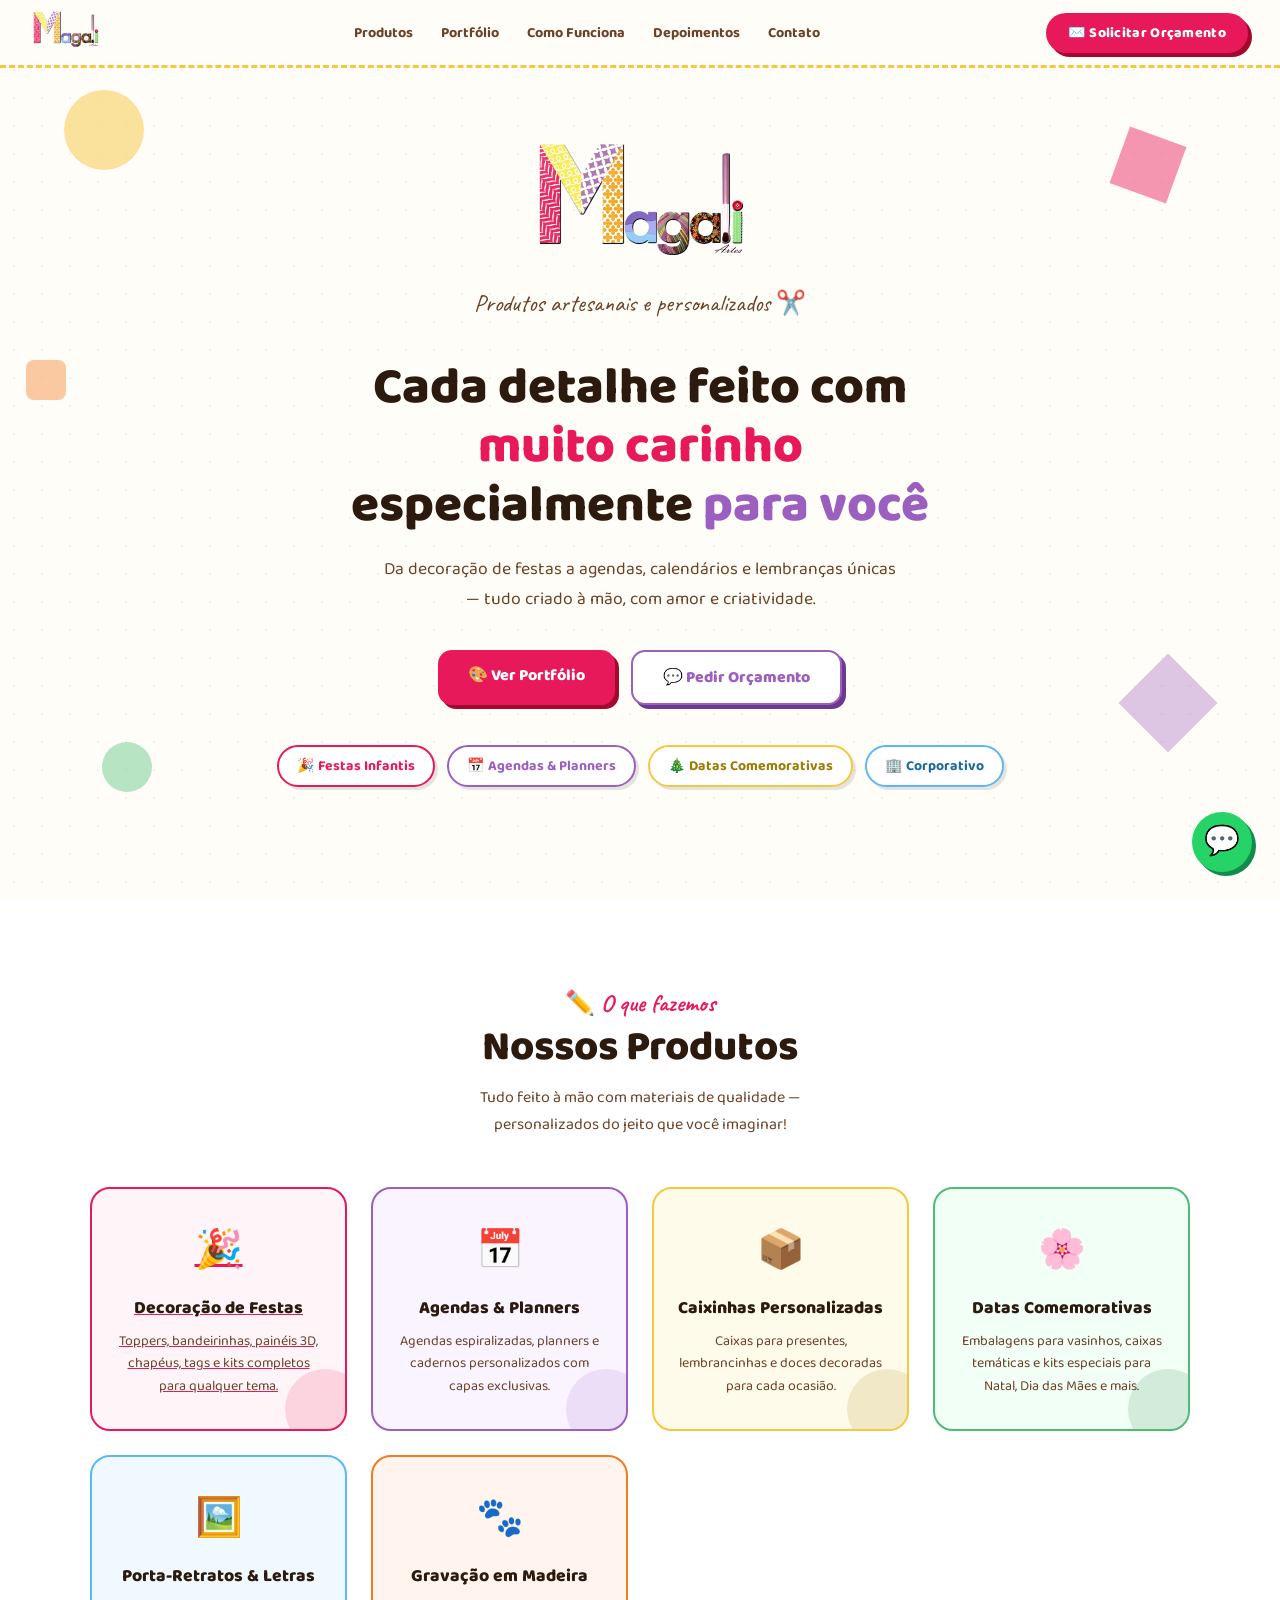
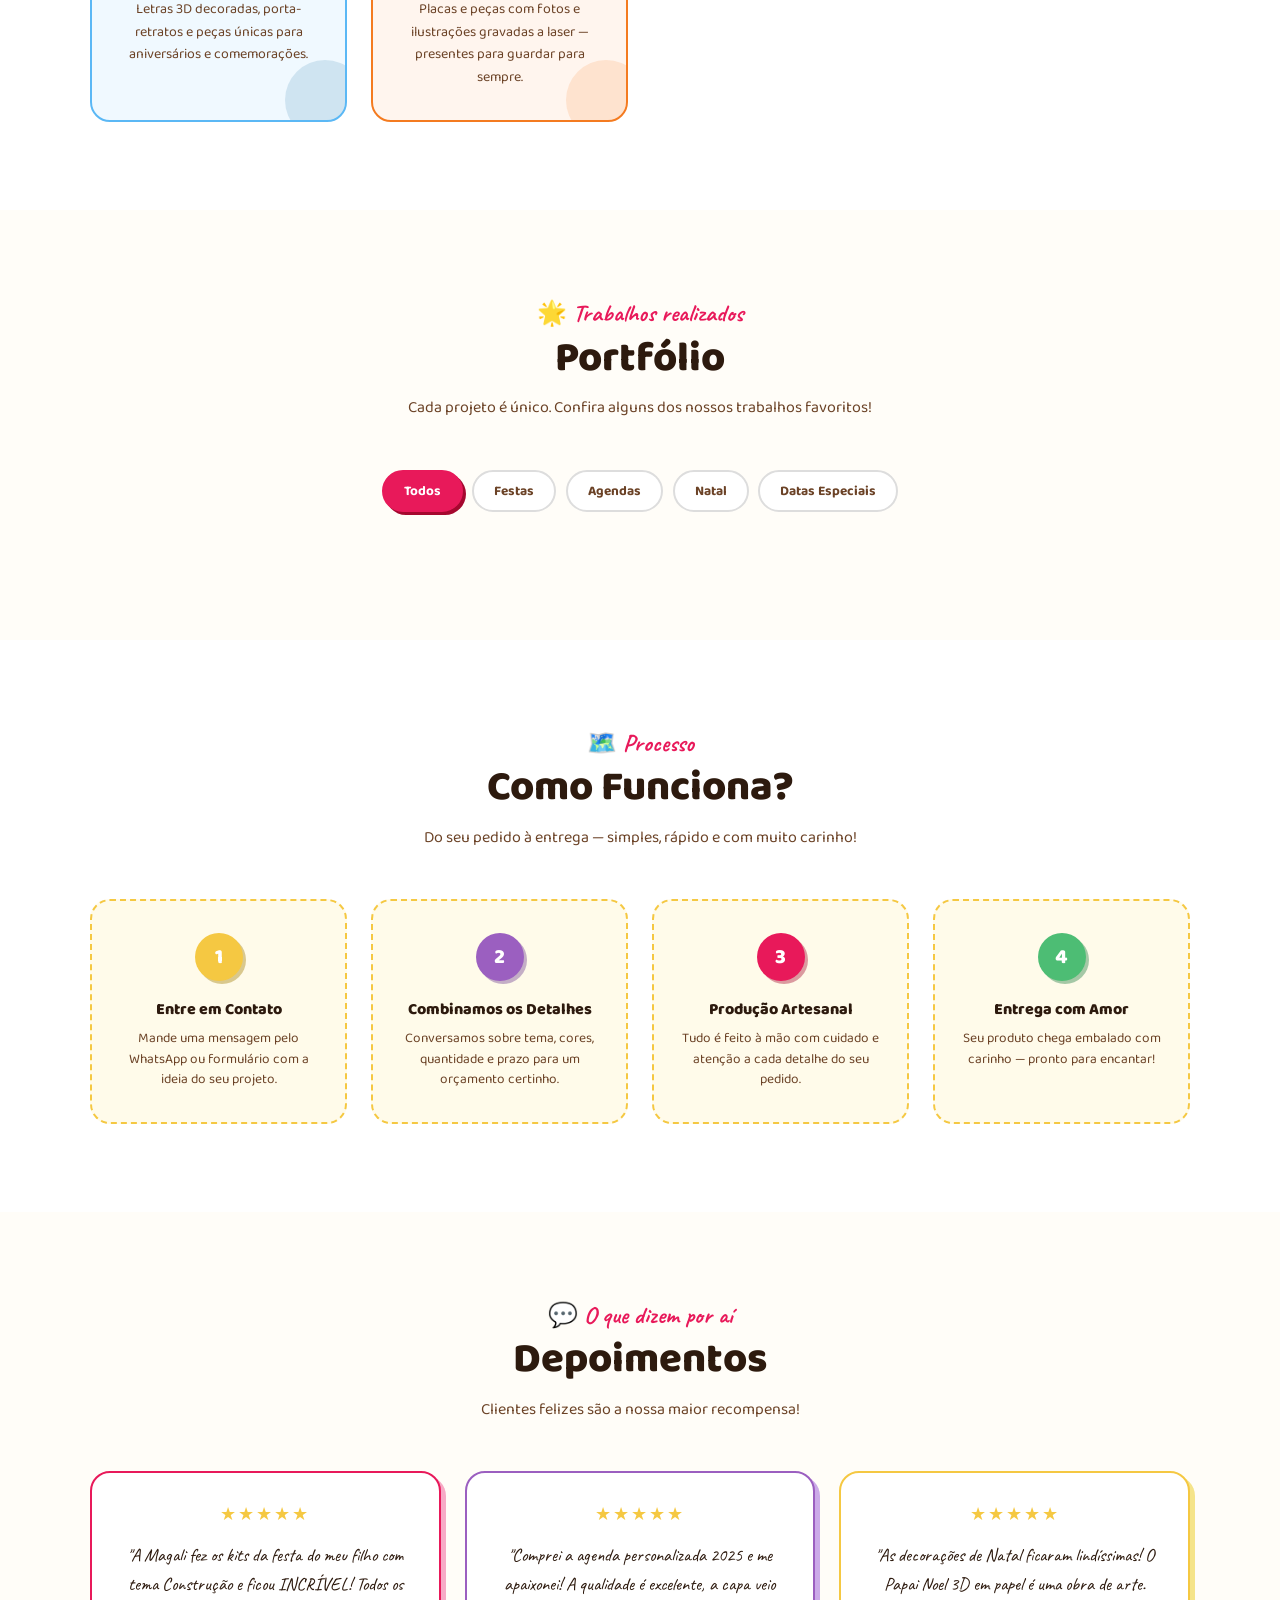
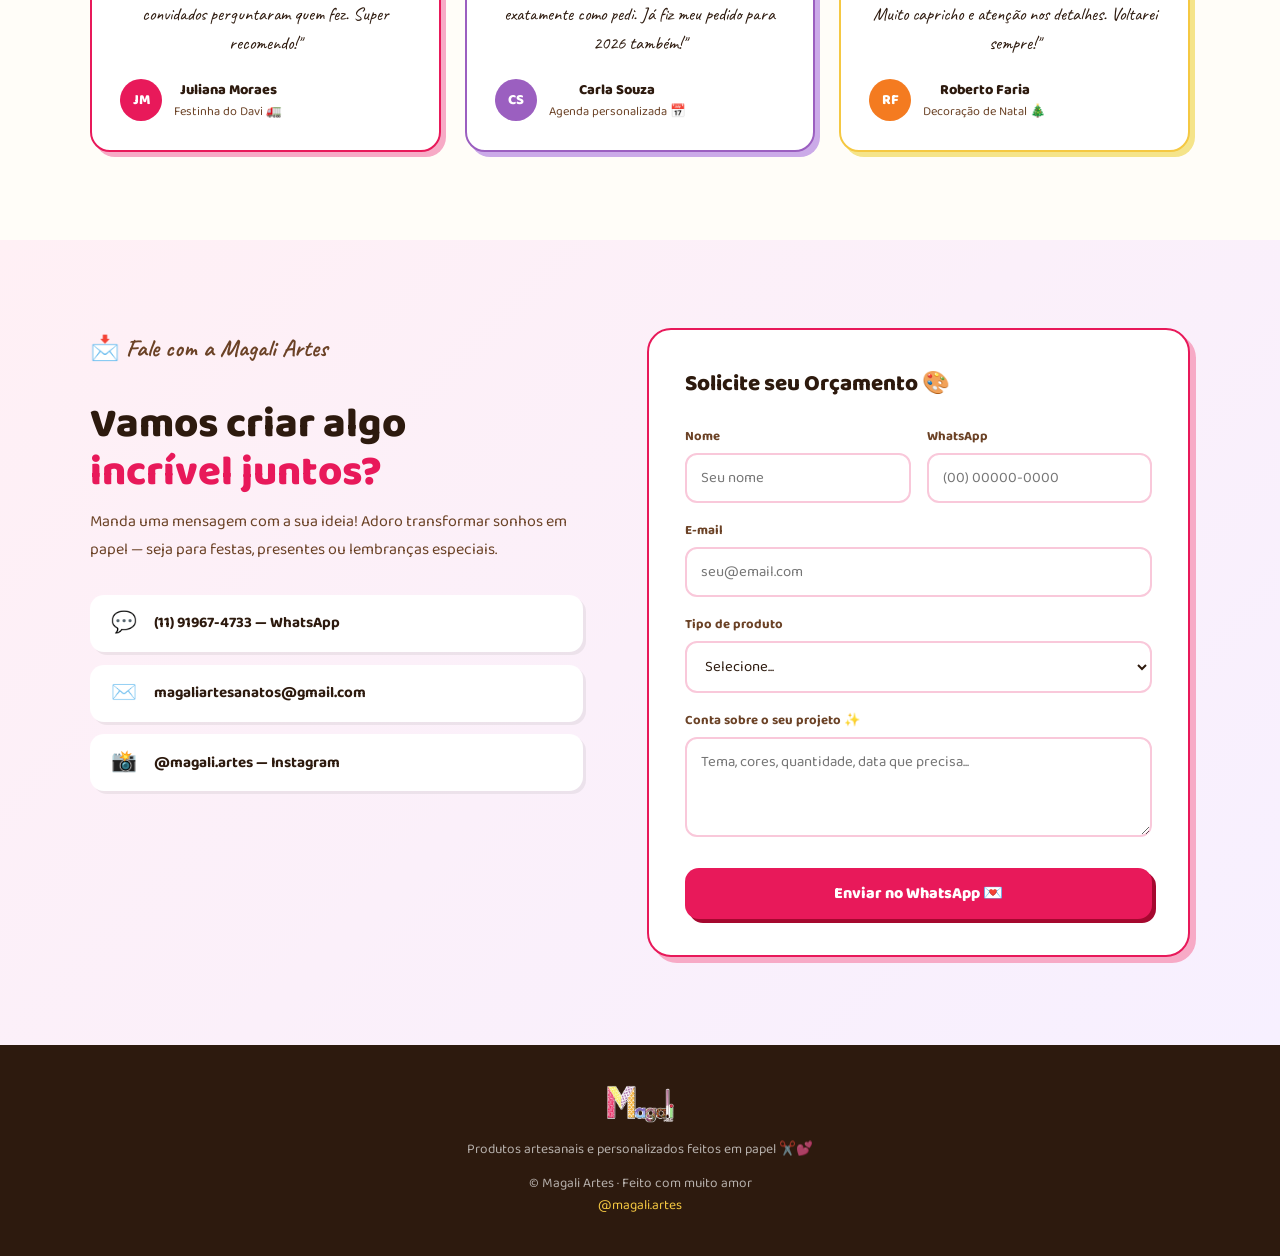
==== commit b4b2cb5f: "Update index.html" ====
--- a/index.html
+++ b/index.html
@@ -1,429 +1,13 @@
 <!DOCTYPE html>
 <html lang="pt-BR">
+<link rel="stylesheet" href="css/style.css">
 <head>
-<meta charset="UTF-8">
-<meta name="viewport" content="width=device-width, initial-scale=1.0">
-<link rel="icon" href="images/favicon.png" sizes="32x32" type="image/png">
-<link rel="icon" href="images/favicon.png" sizes="16x16" type="image/png">
-<title>Magali Artes – Personalizados</title>
-<link href="https://fonts.googleapis.com/css2?family=Baloo+2:wght@400;600;700;800&family=Caveat:wght@400;700&display=swap" rel="stylesheet">
-<style>
-*,*::before,*::after{box-sizing:border-box;margin:0;padding:0}
-:root{
-  --rosa:#E8195A;
-  --rosa-claro:#FFF0F5;
-  --amarelo:#F5C842;
-  --amarelo-claro:#FFFBEA;
-  --roxo:#9B5FC0;
-  --roxo-claro:#F7F0FF;
-  --laranja:#F47B20;
-  --verde:#4DBD74;
-  --azul:#5BB8F5;
-  --branco:#FFFFFF;
-  --creme:#FFFDF8;
-  --texto:#2D1A0E;
-  --texto-medio:#6B4226;
-  --borda-pontilhada: 3px dashed;
-}
-html{scroll-behavior:smooth}
-body{font-family:'Baloo 2',cursive;color:var(--texto);background:var(--creme);overflow-x:hidden;cursor:default}
-
-/* padrão de fundo pontilhado */
-body::before{
-  content:'';position:fixed;inset:0;z-index:-1;
-  background-image:radial-gradient(circle,#ddd 1px,transparent 1px);
-  background-size:28px 28px;
-  opacity:.35;
-}
-
-/* ── NAV ── */
-nav{
-  position:fixed;top:0;left:0;right:0;z-index:200;
-  background:rgba(255,253,248,.95);
-  backdrop-filter:blur(10px);
-  border-bottom:3px dashed var(--amarelo);
-  padding:0 2rem;
-  display:flex;align-items:center;justify-content:space-between;
-  height:68px;
-}
-.nav-logo{
-  height:38px;
-  width:auto;
-}
-.nav-links{display:flex;gap:1.75rem;list-style:none}
-.nav-links a{
-  text-decoration:none;font-weight:700;font-size:.9rem;
-  color:var(--texto-medio);
-  position:relative;transition:color .2s;
-  padding-bottom:2px;
-}
-.nav-links a::after{
-  content:'';position:absolute;bottom:0;left:0;width:0;height:2px;
-  background:var(--rosa);border-radius:2px;transition:width .25s;
-}
-.nav-links a:hover{color:var(--rosa)}
-.nav-links a:hover::after{width:100%}
-.nav-cta{
-  background:var(--rosa);color:white;
-  padding:9px 22px;border-radius:50px;
-  font-weight:800;font-size:.88rem;
-  text-decoration:none;
-  box-shadow:4px 4px 0 #A5082F;
-  transition:transform .15s,box-shadow .15s;
-  letter-spacing:.3px;
-}
-.nav-cta:hover{transform:translate(-2px,-2px);box-shadow:6px 6px 0 #A5082F}
-.nav-cta:active{transform:translate(2px,2px);box-shadow:2px 2px 0 #A5082F}
-
-/* ── HERO ── */
-.hero{
-  min-height:100vh;
-  background:linear-gradient(160deg,#FFF0F5 0%,#FFFBEA 40%,#F7F0FF 100%);
-  display:flex;align-items:center;justify-content:center;
-  padding:90px 2rem 4rem;
-  position:relative;overflow:hidden;
-  text-align:center;
-}
-/* decorações geométricas do hero */
-.hero-shape{position:absolute;pointer-events:none}
-.hs1{top:10%;left:5%;width:80px;height:80px;background:var(--amarelo);border-radius:50%;opacity:.5;animation:boing 3s ease-in-out infinite}
-.hs2{top:15%;right:8%;width:60px;height:60px;background:var(--rosa);transform:rotate(20deg);opacity:.45;animation:boing 3.5s ease-in-out infinite .5s}
-.hs3{bottom:12%;left:8%;width:50px;height:50px;background:var(--verde);border-radius:50%;opacity:.4;animation:boing 4s ease-in-out infinite 1s}
-.hs4{bottom:18%;right:6%;width:70px;height:70px;background:var(--roxo);transform:rotate(45deg);opacity:.35;animation:boing 3.2s ease-in-out infinite .8s}
-.hs5{top:40%;left:2%;width:40px;height:40px;background:var(--laranja);border-radius:8px;opacity:.4;animation:boing 2.8s ease-in-out infinite .3s}
-@keyframes boing{0%,100%{transform:scale(1) rotate(0deg)}50%{transform:scale(1.15) rotate(8deg)}}
-
-.hero-inner{position:relative;max-width:800px}
-.hero-logo{
-  max-height:120px;   /* controla pela altura */
-  width:auto;         /* mantém proporção */
-  display:block;
-  margin:0 auto 1.5rem;
-}
-.hero-tagline{
-  font-family:'Caveat',cursive;
-  font-size:clamp(1rem,2.5vw,1.5rem) !important;
-  color:var(--texto-medio);margin-bottom:.5rem;
-}
-.hero h1{
-  font-size:clamp(2rem,5vw,3.2rem);
-  font-weight:800;line-height:1.15;
-  color:var(--texto);margin-bottom:1.2rem;
-}
-.hero h1 .c-rosa{color:var(--rosa)}
-.hero h1 .c-roxo{color:var(--roxo)}
-.hero p{
-  font-size:1.1rem;color:var(--texto-medio);
-  line-height:1.7;max-width:520px;margin:0 auto 2.2rem;
-}
-.hero-btns{display:flex;gap:1rem;justify-content:center;flex-wrap:wrap}
-.btn-rosa{
-  background:var(--rosa);color:white;
-  padding:13px 30px;border-radius:14px;
-  font-family:'Baloo 2',cursive;font-weight:800;font-size:1rem;
-  text-decoration:none;
-  box-shadow:4px 4px 0 #A5082F;
-  transition:transform .15s,box-shadow .15s;
-}
-.btn-rosa:hover{transform:translate(-2px,-2px);box-shadow:6px 6px 0 #A5082F}
-.btn-branco{
-  background:white;color:var(--roxo);
-  border:2.5px solid var(--roxo);
-  padding:13px 30px;border-radius:14px;
-  font-family:'Baloo 2',cursive;font-weight:800;font-size:1rem;
-  text-decoration:none;
-  box-shadow:4px 4px 0 #6B3A8F;
-  transition:transform .15s,box-shadow .15s;
-}
-.btn-branco:hover{transform:translate(-2px,-2px);box-shadow:6px 6px 0 #6B3A8F;background:var(--roxo-claro)}
-
-.chips{display:flex;gap:.75rem;justify-content:center;flex-wrap:wrap;margin-top:2.5rem}
-.chip{
-  background:white;border-radius:50px;
-  padding:8px 18px;
-  font-weight:700;font-size:.88rem;
-  box-shadow:3px 3px 0 rgba(0,0,0,.1);
-  border:2px solid transparent;
-}
-.chip-rosa{border-color:var(--rosa);color:var(--rosa)}
-.chip-amarelo{border-color:var(--amarelo);color:#A07A00}
-.chip-roxo{border-color:var(--roxo);color:var(--roxo)}
-.chip-verde{border-color:var(--verde);color:#1E7A40}
-.chip-azul{border-color:var(--azul);color:#1A6AA0}
-
-/* ── SECTIONS ── */
-section{padding:5.5rem 2rem}
-.container{max-width:1100px;margin:0 auto}
-.sec-label{
-  font-family:'Caveat',cursive;
-  font-size:1.5rem;font-weight:700;
-  color:var(--rosa);margin-bottom:.4rem;
-}
-.sec-title{
-  font-size:clamp(1.8rem,3.5vw,2.6rem);
-  font-weight:800;line-height:1.15;color:var(--texto);
-  margin-bottom:.75rem;
-}
-.sec-sub{
-  font-size:1rem;color:var(--texto-medio);
-  line-height:1.7;max-width:520px;margin:0 auto 3rem;
-  white-space: nowrap;
-  display: inline-block;
-  width: fit-content;
-}
-.center{text-align:center}
-
-/* ── PRODUTOS ── */
-.produtos{background:white}
-.produtos-grid{
-  display:grid;
-  grid-template-columns:repeat(auto-fit,minmax(230px,1fr));
-  gap:1.5rem;
-}
-.prod-card{
-  border-radius:20px;padding:2rem 1.5rem;
-  border:2.5px solid;
-  transition:transform .2s,box-shadow .2s;
-  position:relative;overflow:hidden;
-  text-decoration:none;
-  color:inherit;
-  display:block;
-}
-.prod-card::before{
-  content:'';position:absolute;bottom:-20px;right:-20px;
-  width:80px;height:80px;border-radius:50%;opacity:.15;
-  background:currentColor;
-  text-decoration:none;
-  color:inherit;
-  display:block;
-}
-.prod-card:hover{transform:translate(-3px,-3px)}
-.pc-rosa{border-color:var(--rosa);background:#FFF5F8;color:var(--rosa)}
-.pc-rosa:hover{box-shadow:6px 6px 0 var(--rosa)}
-.pc-amarelo{border-color:var(--amarelo);background:#FFFBEA;color:#A07A00}
-.pc-amarelo:hover{box-shadow:6px 6px 0 var(--amarelo)}
-.pc-roxo{border-color:var(--roxo);background:#F9F4FF;color:var(--roxo)}
-.pc-roxo:hover{box-shadow:6px 6px 0 var(--roxo)}
-.pc-verde{border-color:var(--verde);background:#F2FFF7;color:#1E7A40}
-.pc-verde:hover{box-shadow:6px 6px 0 var(--verde)}
-.pc-laranja{border-color:var(--laranja);background:#FFF5EE;color:var(--laranja)}
-.pc-laranja:hover{box-shadow:6px 6px 0 var(--laranja)}
-.pc-azul{border-color:var(--azul);background:#F0F9FF;color:#1A6AA0}
-.pc-azul:hover{box-shadow:6px 6px 0 var(--azul)}
-
-.prod-emoji{font-size:2.4rem;margin-bottom:.75rem;display:block}
-.prod-card h3{font-size:1.1rem;font-weight:800;color:var(--texto);margin-bottom:.5rem}
-.prod-card p{font-size:.88rem;color:var(--texto-medio);line-height:1.6}
-
-/* ── PORTFÓLIO ── */
-.portfolio{background:var(--creme)}
-.filtros{display:flex;gap:.6rem;justify-content:center;flex-wrap:wrap;margin-bottom:2.5rem}
-.filtro{
-  padding:8px 20px;border-radius:50px;
-  border:2.5px solid #ddd;
-  background:white;color:var(--texto-medio);
-  font-family:'Baloo 2',cursive;font-weight:700;font-size:.85rem;
-  cursor:pointer;transition:all .2s;
-}
-.filtro.ativo,.filtro:hover{
-  background:var(--rosa);color:white;border-color:var(--rosa);
-  box-shadow:3px 3px 0 #A5082F;
-}
-.port-grid{
-  display:grid;
-  grid-template-columns:repeat(auto-fill,minmax(250px,1fr));
-  gap:1.25rem;
-}
-.port-item{
-  border-radius:18px;overflow:hidden;
-  aspect-ratio:4/3;position:relative;
-  cursor:pointer;
-  border:2.5px solid white;
-  box-shadow:4px 4px 0 rgba(0,0,0,.1);
-  transition:transform .25s,box-shadow .25s;
-}
-.port-item:hover{transform:translate(-3px,-3px);box-shadow:7px 7px 0 rgba(0,0,0,.15)}
-.port-bg{
-  width:100%;height:100%;
-  display:flex;flex-direction:column;
-  align-items:center;justify-content:center;gap:.6rem;
-}
-.port-em{font-size:2.8rem;filter:drop-shadow(2px 2px 0 rgba(0,0,0,.2))}
-.port-txt{font-weight:800;font-size:.95rem;color:white;text-align:center;
-  padding:0 .75rem;text-shadow:1px 1px 3px rgba(0,0,0,.3)}
-.port-overlay{
-  position:absolute;inset:0;
-  background:rgba(45,26,14,.55);
-  display:flex;align-items:center;justify-content:center;
-  opacity:0;transition:opacity .3s;border-radius:16px;
-}
-.port-item:hover .port-overlay{opacity:1}
-.port-overlay span{
-  color:white;font-weight:800;font-size:.95rem;
-  background:rgba(255,255,255,.2);
-  padding:10px 22px;border-radius:50px;
-  border:2px solid rgba(255,255,255,.6);
-}
-
-/* ── COMO FUNCIONA ── */
-.como{background:white}
-.passos{
-  display:grid;
-  grid-template-columns:repeat(auto-fit,minmax(200px,1fr));
-  gap:1.5rem;
-  counter-reset:passos;
-}
-.passo{
-  text-align:center;padding:2rem 1.5rem;
-  border-radius:20px;
-  border:2.5px dashed var(--amarelo);
-  background:var(--amarelo-claro);
-  position:relative;
-}
-.passo-num{
-  width:48px;height:48px;border-radius:50%;
-  background:var(--amarelo);
-  display:flex;align-items:center;justify-content:center;
-  font-weight:800;font-size:1.3rem;color:white;
-  margin:0 auto 1rem;
-  box-shadow:3px 3px 0 rgba(160,122,0,.4);
-}
-.passo h4{font-size:1rem;font-weight:800;color:var(--texto);margin-bottom:.4rem}
-.passo p{font-size:.85rem;color:var(--texto-medio);line-height:1.5}
-
-/* ── DEPOIMENTOS ── */
-.depos{background:var(--creme)}
-.depos-grid{
-  display:grid;
-  grid-template-columns:repeat(auto-fit,minmax(280px,1fr));
-  gap:1.5rem;
-}
-.depo{
-  background:white;border-radius:20px;
-  padding:1.75rem;
-  border:2.5px solid;
-  box-shadow:5px 5px 0;
-}
-.d1{border-color:var(--rosa);box-shadow-color:var(--rosa)/* unsupported – set below */}
-.d1{box-shadow:5px 5px 0 #f7aac6}
-.d2{border-color:var(--roxo);box-shadow:5px 5px 0 #cbaae8}
-.d3{border-color:var(--amarelo);box-shadow:5px 5px 0 #f5e48a}
-.stars{font-size:1.1rem;color:var(--amarelo);letter-spacing:2px;margin-bottom:.75rem}
-.depo-txt{font-family:'Caveat',cursive;font-size:1.15rem;color:var(--texto);
-  line-height:1.6;margin-bottom:1.2rem}
-.depo-autor{display:flex;align-items:center;gap:.75rem}
-.ava{
-  width:42px;height:42px;border-radius:50%;
-  display:flex;align-items:center;justify-content:center;
-  font-weight:800;font-size:.9rem;color:white;
-  flex-shrink:0;
-}
-.depo-nome{font-weight:800;font-size:.9rem}
-.depo-desc{font-size:.78rem;color:var(--texto-medio)}
-
-/* ── CONTATO ── */
-.contato{
-  background:linear-gradient(135deg,#FFF0F5 0%,#F7F0FF 100%);
-}
-.contato-grid{
-  display:grid;grid-template-columns:1fr 1.1fr;
-  gap:4rem;align-items:start;
-}
-@media(max-width:760px){
-  .contato-grid{grid-template-columns:1fr;gap:2.5rem}
-  .nav-links{display:none}
-  .passos{grid-template-columns:1fr 1fr}
-}
-.contato-info .sec-title{text-align:left}
-.contato-info p{color:var(--texto-medio);line-height:1.7;margin-bottom:2rem}
-.clinks{display:flex;flex-direction:column;gap:.8rem}
-.clink{
-  display:flex;align-items:center;gap:.75rem;
-  text-decoration:none;color:var(--texto);
-  font-weight:700;font-size:.95rem;
-  padding:10px 14px;border-radius:14px;
-  background:white;
-  border:2px solid transparent;
-  transition:border-color .2s,transform .15s;
-  box-shadow:3px 3px 0 rgba(0,0,0,.06);
-}
-.clink:hover{border-color:var(--rosa);transform:translate(-2px,-2px)}
-.clink-ico{font-size:1.3rem;width:36px;text-align:center}
-
-.form-box{
-  background:white;border-radius:24px;
-  padding:2.25rem;
-  border:2.5px solid var(--rosa);
-  box-shadow:6px 6px 0 #f7aac6;
-}
-.form-box h3{
-  font-size:1.4rem;font-weight:800;
-  color:var(--texto);margin-bottom:1.5rem;
-}
-.fg{margin-bottom:1.1rem}
-.fg label{display:block;font-weight:700;font-size:.82rem;
-  color:var(--texto-medio);margin-bottom:.35rem}
-.fg input,.fg select,.fg textarea{
-  width:100%;padding:11px 14px;
-  border:2px solid #F9C8DA;border-radius:12px;
-  font-family:'Baloo 2',cursive;font-size:.93rem;color:var(--texto);
-  background:white;outline:none;
-  transition:border-color .2s,box-shadow .2s;
-}
-.fg input:focus,.fg select:focus,.fg textarea:focus{
-  border-color:var(--rosa);
-  box-shadow:0 0 0 3px rgba(232,25,90,.12);
-}
-.fg textarea{resize:vertical;min-height:100px}
-.fr{display:grid;grid-template-columns:1fr 1fr;gap:1rem}
-.form-btn{
-  width:100%;background:var(--rosa);color:white;border:none;
-  padding:13px;border-radius:14px;
-  font-family:'Baloo 2',cursive;font-size:1rem;font-weight:800;
-  cursor:pointer;
-  box-shadow:4px 4px 0 #A5082F;
-  transition:transform .15s,box-shadow .15s;
-  margin-top:.35rem;
-}
-.form-btn:hover{transform:translate(-2px,-2px);box-shadow:6px 6px 0 #A5082F}
-.form-btn:active{transform:translate(2px,2px);box-shadow:2px 2px 0 #A5082F}
-
-/* ── FOOTER ── */
-footer{
-  background:var(--texto);color:rgba(255,255,255,.65);
-  text-align:center;padding:2.5rem 2rem;
-}
-.footer-logo{
-  height:38px;
-  width:auto;
-}
-footer p{font-size:.85rem;margin-top:.4rem}
-footer a{color:var(--amarelo);text-decoration:none}
-
-/* ── WHATSAPP ── */
-.wa-btn{
-  position:fixed;bottom:1.75rem;right:1.75rem;z-index:300;
-  width:60px;height:60px;border-radius:50%;
-  background:#25D366;color:white;
-  display:flex;align-items:center;justify-content:center;
-  font-size:1.8rem;text-decoration:none;
-  box-shadow:4px 4px 0 #128C4E;
-  animation:wapulse 2.5s ease-in-out infinite;
-}
-@keyframes wapulse{0%,100%{box-shadow:4px 4px 0 #128C4E}50%{box-shadow:4px 4px 0 #128C4E,0 0 0 8px rgba(37,211,102,.2)}}
-
-/* ── TOAST ── */
-#toast{
-  position:fixed;bottom:5.5rem;left:50%;
-  transform:translateX(-50%) translateY(16px);
-  background:var(--texto);color:white;
-  padding:12px 26px;border-radius:50px;
-  font-weight:700;font-size:.9rem;
-  opacity:0;pointer-events:none;transition:all .3s;z-index:400;
-  border:2px solid var(--amarelo);
-}
-#toast.show{opacity:1;transform:translateX(-50%) translateY(0)}
-</style>
+  <meta charset="UTF-8">
+  <meta name="viewport" content="width=device-width, initial-scale=1.0">
+  <link rel="icon" href="images/favicon.png" sizes="32x32" type="image/png">
+  <link rel="icon" href="images/favicon.png" sizes="16x16" type="image/png">
+  <title>Magali Artes – Personalizados</title>
+  <link href="https://fonts.googleapis.com/css2?family=Baloo+2:wght@400;600;700;800&family=Caveat:wght@400;700&display=swap" rel="stylesheet">
 </head>
 <body>
 
@@ -656,89 +240,5 @@
 
 <a class="wa-btn" href="https://wa.me/5511919674733" target="_blank" title="WhatsApp">💬</a>
 <div id="toast">Abrindo WhatsApp... 💌</div>
-
-<script>
-const PORTFOLIO = [
-  {cat:'festa',em:'🚛',txt:'Festa Construção – Davi',bg:'linear-gradient(135deg,#F59E0B,#B45309)'},
-  {cat:'festa',em:'🎂',txt:'Toppers & Chapéus Personalizados',bg:'linear-gradient(135deg,#EC4899,#9333EA)'},
-  {cat:'festa',em:'🏳️',txt:'Bandeirinha Viva Theo!',bg:'linear-gradient(135deg,#6EE7B7,#3B82F6)'},
-  {cat:'festa',em:'🦁',txt:'Kit Festa Safari',bg:'linear-gradient(135deg,#FCA5A5,#F97316)'},
-  {cat:'agenda',em:'📗',txt:'Agenda 2025 Gradiente',bg:'linear-gradient(135deg,#A855F7,#EC4899,#F97316)'},
-  {cat:'agenda',em:'🌸',txt:'Planner Floral',bg:'linear-gradient(135deg,#FDE68A,#F9A8D4)'},
-  {cat:'natal',em:'🎅',txt:'Papai Noel 3D em Papel',bg:'linear-gradient(135deg,#EF4444,#065F46)'},
-  {cat:'natal',em:'🦌',txt:'Kit Natal Renas & Trenó',bg:'linear-gradient(135deg,#B91C1C,#A16207)'},
-  {cat:'especial',em:'🌺',txt:'Vasinho Dia das Mães',bg:'linear-gradient(135deg,#F472B6,#34D399)'},
-  {cat:'especial',em:'🎁',txt:'Caixinha Ferrero Rocher',bg:'linear-gradient(135deg,#EF4444,#B91C1C)'},
-  {cat:'especial',em:'🔟',txt:'Letra 70 Anos Decorada',bg:'linear-gradient(135deg,#EF4444,#F9A8D4)'},
-  {cat:'especial',em:'🐕',txt:'Retrato Gravado em Madeira',bg:'linear-gradient(135deg,#D97706,#92400E)'},
-];
-
-function renderPort(cat){
-  const grid=document.getElementById('port-grid');
-  const list=cat==='todos'?PORTFOLIO:PORTFOLIO.filter(i=>i.cat===cat);
-  grid.innerHTML=list.map(i=>`
-    <div class="port-item">
-      <div class="port-bg" style="background:${i.bg}">
-        <span class="port-em">${i.em}</span>
-        <span class="port-txt">${i.txt}</span>
-      </div>
-      <div class="port-overlay"><span>✨ Ver mais</span></div>
-    </div>`).join('');
-}
-function filtrar(btn,cat){
-  document.querySelectorAll('.filtro').forEach(b=>b.classList.remove('ativo'));
-  btn.classList.add('ativo');
-  renderPort(cat);
-}
-renderPort('todos');
-
-function enviar(){
-  const n=document.getElementById('f-nome').value.trim();
-  const t=document.getElementById('f-tel').value.trim();
-  const e=document.getElementById('f-email').value.trim();
-  const tp=document.getElementById('f-tipo').value;
-  const m=document.getElementById('f-msg').value.trim();
-  if(!n||!t||!tp){alert('Por favor, preencha Nome, WhatsApp e Tipo de produto.');return}
-  const txt=encodeURIComponent(`Olá, Magali! \n\nNome: ${n}\nWhatsApp: ${t}${e?'\nEmail: '+e:''}\nProduto: ${tp}${m?'\n\n'+m:''}\n\nAguardo seu retorno!`);
-  window.open('https://wa.me/5511919674733?text='+txt,'_blank');
-  const toast=document.getElementById('toast');
-  toast.classList.add('show');
-  setTimeout(()=>toast.classList.remove('show'),3000);
-}
-
-// nav active
-const secs=document.querySelectorAll('section[id]');
-const links=document.querySelectorAll('.nav-links a');
-window.addEventListener('scroll',()=>{
-  let cur='';
-  secs.forEach(s=>{if(scrollY>=s.offsetTop-80)cur=s.id});
-  links.forEach(a=>{
-    const active=a.getAttribute('href')==='#'+cur;
-    a.style.color=active?'var(--rosa)':'';
-  });
-});
-</script>
-<script id="ano-script">
-  document.getElementById("ano").textContent = new Date().getFullYear();
-</script>
-<script>
-  const telInput = document.getElementById("f-tel");
-
-  telInput.addEventListener("input", function(e) {
-    let valor = e.target.value.replace(/\D/g, "");
-
-    if (valor.length > 11) valor = valor.slice(0, 11);
-
-    if (valor.length > 6) {
-      valor = valor.replace(/^(\d{2})(\d{5})(\d{0,4})$/, "($1) $2-$3");
-    } else if (valor.length > 2) {
-      valor = valor.replace(/^(\d{2})(\d{0,5})$/, "($1) $2");
-    } else {
-      valor = valor.replace(/^(\d*)$/, "($1");
-    }
-
-    e.target.value = valor;
-  });
-</script>
 </body>
 </html>
--- a/css/style.css
+++ b/css/style.css
@@ -0,0 +1,497 @@
+
+*,*::before,*::after{box-sizing:border-box;margin:0;padding:0}
+:root{
+  --rosa:#E8195A;
+  --rosa-claro:#FFF0F5;
+  --amarelo:#F5C842;
+  --amarelo-claro:#FFFBEA;
+  --roxo:#9B5FC0;
+  --roxo-claro:#F7F0FF;
+  --laranja:#F47B20;
+  --verde:#4DBD74;
+  --azul:#5BB8F5;
+  --branco:#FFFFFF;
+  --creme:#FFFDF8;
+  --texto:#2D1A0E;
+  --texto-medio:#6B4226;
+  --borda-pontilhada: 3px dashed;
+}
+html{scroll-behavior:smooth}
+body{font-family:'Baloo 2',cursive;color:var(--texto);background:var(--creme);overflow-x:hidden;cursor:default}
+
+/* padrão de fundo pontilhado */
+body::before{
+  content:'';position:fixed;inset:0;z-index:-1;
+  background-image:radial-gradient(circle,#ddd 1px,transparent 1px);
+  background-size:28px 28px;
+  opacity:.35;
+}
+
+/* ── NAV ── */
+nav{
+  position:fixed;top:0;left:0;right:0;z-index:200;
+  background:rgba(255,253,248,.95);
+  backdrop-filter:blur(10px);
+  border-bottom:3px dashed var(--amarelo);
+  padding:0 2rem;
+  display:flex;align-items:center;justify-content:space-between;
+  height:68px;
+}
+.nav-logo{
+  height:38px;
+  width:auto;
+}
+.nav-links{display:flex;gap:1.75rem;list-style:none}
+.nav-links a{
+  text-decoration:none;font-weight:700;font-size:.9rem;
+  color:var(--texto-medio);
+  position:relative;transition:color .2s;
+  padding-bottom:2px;
+}
+.nav-links a::after{
+  content:'';position:absolute;bottom:0;left:0;width:0;height:2px;
+  background:var(--rosa);border-radius:2px;transition:width .25s;
+}
+.nav-links a:hover{color:var(--rosa)}
+.nav-links a:hover::after{width:100%}
+.nav-cta{
+  background:var(--rosa);color:white;
+  padding:9px 22px;border-radius:50px;
+  font-weight:800;font-size:.88rem;
+  text-decoration:none;
+  box-shadow:4px 4px 0 #A5082F;
+  transition:transform .15s,box-shadow .15s;
+  letter-spacing:.3px;
+}
+.nav-cta:hover{transform:translate(-2px,-2px);box-shadow:6px 6px 0 #A5082F}
+.nav-cta:active{transform:translate(2px,2px);box-shadow:2px 2px 0 #A5082F}
+
+/* ── HERO ── */
+.hero{
+  min-height:100vh;
+  background:none;
+  display:flex;align-items:center;justify-content:center;
+  padding:90px 2rem 4rem;
+  position:relative;overflow:hidden;
+  text-align:center;
+}
+/* decorações geométricas do hero */
+.hero-shape{position:absolute;pointer-events:none}
+.hs1{top:10%;left:5%;width:80px;height:80px;background:var(--amarelo);border-radius:50%;opacity:.5;animation:boing 3s ease-in-out infinite}
+.hs2{top:15%;right:8%;width:60px;height:60px;background:var(--rosa);transform:rotate(20deg);opacity:.45;animation:boing 3.5s ease-in-out infinite .5s}
+.hs3{bottom:12%;left:8%;width:50px;height:50px;background:var(--verde);border-radius:50%;opacity:.4;animation:boing 4s ease-in-out infinite 1s}
+.hs4{bottom:18%;right:6%;width:70px;height:70px;background:var(--roxo);transform:rotate(45deg);opacity:.35;animation:boing 3.2s ease-in-out infinite .8s}
+.hs5{top:40%;left:2%;width:40px;height:40px;background:var(--laranja);border-radius:8px;opacity:.4;animation:boing 2.8s ease-in-out infinite .3s}
+@keyframes boing{0%,100%{transform:scale(1) rotate(0deg)}50%{transform:scale(1.15) rotate(8deg)}}
+
+.hero-inner{position:relative;max-width:800px}
+.hero-logo{
+  max-height:120px;   /* controla pela altura */
+  width:auto;         /* mantém proporção */
+  display:block;
+  margin:0 auto 1.5rem;
+}
+.hero-tagline{
+  font-family:'Caveat',cursive;
+  font-size:clamp(1rem,2.5vw,1.5rem) !important;
+  color:var(--texto-medio);margin-bottom:.5rem;
+}
+.hero h1{
+  font-size:clamp(2rem,5vw,3.2rem);
+  font-weight:800;line-height:1.15;
+  color:var(--texto);margin-bottom:1.2rem;
+}
+.hero h1 .c-rosa{color:var(--rosa)}
+.hero h1 .c-roxo{color:var(--roxo)}
+.hero p{
+  font-size:1.1rem;color:var(--texto-medio);
+  line-height:1.7;max-width:520px;margin:0 auto 2.2rem;
+}
+.hero-btns{display:flex;gap:1rem;justify-content:center;flex-wrap:wrap}
+.btn-rosa{
+  background:var(--rosa);color:white;
+  padding:13px 30px;border-radius:14px;
+  font-family:'Baloo 2',cursive;font-weight:800;font-size:1rem;
+  text-decoration:none;
+  box-shadow:4px 4px 0 #A5082F;
+  transition:transform .15s,box-shadow .15s;
+}
+.btn-rosa:hover{transform:translate(-2px,-2px);box-shadow:6px 6px 0 #A5082F}
+.btn-branco{
+  background:white;color:var(--roxo);
+  border:2.5px solid var(--roxo);
+  padding:13px 30px;border-radius:14px;
+  font-family:'Baloo 2',cursive;font-weight:800;font-size:1rem;
+  text-decoration:none;
+  box-shadow:4px 4px 0 #6B3A8F;
+  transition:transform .15s,box-shadow .15s;
+}
+.btn-branco:hover{transform:translate(-2px,-2px);box-shadow:6px 6px 0 #6B3A8F;background:var(--roxo-claro)}
+
+.chips{display:flex;gap:.75rem;justify-content:center;flex-wrap:wrap;margin-top:2.5rem}
+.chip{
+  background:white;border-radius:50px;
+  padding:8px 18px;
+  font-weight:700;font-size:.88rem;
+  box-shadow:3px 3px 0 rgba(0,0,0,.1);
+  border:2px solid transparent;
+}
+.chip-rosa{border-color:var(--rosa);color:var(--rosa)}
+.chip-amarelo{border-color:var(--amarelo);color:#A07A00}
+.chip-roxo{border-color:var(--roxo);color:var(--roxo)}
+.chip-verde{border-color:var(--verde);color:#1E7A40}
+.chip-azul{border-color:var(--azul);color:#1A6AA0}
+
+/* ── SECTIONS ── */
+section{padding:5.5rem 2rem}
+.container{max-width:1100px;margin:0 auto}
+.sec-label{
+  font-family:'Caveat',cursive;
+  font-size:1.5rem;font-weight:700;
+  color:var(--rosa);margin-bottom:.4rem;
+}
+.sec-title{
+  font-size:clamp(1.8rem,3.5vw,2.6rem);
+  font-weight:800;line-height:1.15;color:var(--texto);
+  margin-bottom:.75rem;
+}
+.sec-sub{
+  font-size:1rem;color:var(--texto-medio);
+  line-height:1.7;max-width:520px;margin:0 auto 3rem;
+  white-space: nowrap;
+  display: inline-block;
+  width: fit-content;
+}
+.center{text-align:center}
+
+/* ── PRODUTOS ── */
+.produtos{background:white}
+.produtos-grid{
+  display:grid;
+  grid-template-columns:repeat(auto-fit,minmax(230px,1fr));
+  gap:1.5rem;
+}
+.prod-card{
+  border-radius:20px;padding:2rem 1.5rem;
+  border:2.5px solid;
+  transition:transform .2s,box-shadow .2s;
+  position:relative;overflow:hidden;
+}
+.prod-card::before{
+  content:'';position:absolute;bottom:-20px;right:-20px;
+  width:80px;height:80px;border-radius:50%;opacity:.15;
+  background:currentColor;
+}
+.prod-card:hover{transform:translate(-3px,-3px)}
+.pc-rosa{border-color:var(--rosa);background:#FFF5F8;color:var(--rosa)}
+.pc-rosa:hover{box-shadow:6px 6px 0 var(--rosa)}
+.pc-amarelo{border-color:var(--amarelo);background:#FFFBEA;color:#A07A00}
+.pc-amarelo:hover{box-shadow:6px 6px 0 var(--amarelo)}
+.pc-roxo{border-color:var(--roxo);background:#F9F4FF;color:var(--roxo)}
+.pc-roxo:hover{box-shadow:6px 6px 0 var(--roxo)}
+.pc-verde{border-color:var(--verde);background:#F2FFF7;color:#1E7A40}
+.pc-verde:hover{box-shadow:6px 6px 0 var(--verde)}
+.pc-laranja{border-color:var(--laranja);background:#FFF5EE;color:var(--laranja)}
+.pc-laranja:hover{box-shadow:6px 6px 0 var(--laranja)}
+.pc-azul{border-color:var(--azul);background:#F0F9FF;color:#1A6AA0}
+.pc-azul:hover{box-shadow:6px 6px 0 var(--azul)}
+
+.prod-emoji{font-size:2.4rem;margin-bottom:.75rem;display:block}
+.prod-card h3{font-size:1.1rem;font-weight:800;color:var(--texto);margin-bottom:.5rem}
+.prod-card p{font-size:.88rem;color:var(--texto-medio);line-height:1.6}
+
+.mini-grid{
+  display:flex;
+  flex-wrap:wrap;
+  gap:1rem;
+  justify-content:center;
+  margin-top:2rem;
+}
+.mini-grid a,
+.mini-grid a:hover,
+.mini-grid a:visited{
+  text-decoration:none;
+  color:inherit;
+}
+.mini-card{
+  width:140px;
+  padding:.7rem;
+  min-height:auto;
+  border-radius:14px;
+}
+
+.mini-card .prod-emoji{
+  font-size:1.3rem;
+  margin-bottom:.3rem;
+}
+
+.mini-card h3{
+  font-size:.8rem;
+  line-height:1.2;
+}
+
+.mini-card p{
+  display:none;
+}
+
+.mini-card.ativo{
+  transform:scale(1.05);
+  box-shadow:0 0 0 3px rgba(0,0,0,.08);
+}
+  
+.categoria-header{
+  text-align:center;
+  margin:2rem auto 1.5rem;
+  max-width:700px;
+}
+
+.categoria-tag{
+  color:var(--rosa);
+  font-weight:700;
+  margin-bottom:.5rem;
+}
+
+.categoria-header h1{
+  font-size:clamp(1.5rem,3vw,2.2rem);
+  margin-bottom:.7rem;
+}
+
+.categoria-header p{
+  color:var(--texto-medio);
+  line-height:1.7;
+}
+.galeria{
+  display:grid;
+  grid-template-columns:repeat(auto-fit,minmax(250px,1fr));
+  gap:1.2rem;
+  margin-top:3rem;
+}
+
+.foto{
+  overflow:hidden;
+  border-radius:20px;
+  background:white;
+  box-shadow:4px 4px 12px rgba(0,0,0,.08);
+  transition:transform .2s;
+}
+
+.foto:hover{
+  transform:translateY(-4px);
+}
+
+.foto img{
+  width:100%;
+  height:100%;
+  object-fit:cover;
+  display:block;
+}
+  
+  
+/* ── PORTFÓLIO ── */
+.portfolio{background:var(--creme)}
+.filtros{display:flex;gap:.6rem;justify-content:center;flex-wrap:wrap;margin-bottom:2.5rem}
+.filtro{
+  padding:8px 20px;border-radius:50px;
+  border:2.5px solid #ddd;
+  background:white;color:var(--texto-medio);
+  font-family:'Baloo 2',cursive;font-weight:700;font-size:.85rem;
+  cursor:pointer;transition:all .2s;
+}
+.filtro.ativo,.filtro:hover{
+  background:var(--rosa);color:white;border-color:var(--rosa);
+  box-shadow:3px 3px 0 #A5082F;
+}
+.port-grid{
+  display:grid;
+  grid-template-columns:repeat(auto-fill,minmax(250px,1fr));
+  gap:1.25rem;
+}
+.port-item{
+  border-radius:18px;overflow:hidden;
+  aspect-ratio:4/3;position:relative;
+  cursor:pointer;
+  border:2.5px solid white;
+  box-shadow:4px 4px 0 rgba(0,0,0,.1);
+  transition:transform .25s,box-shadow .25s;
+}
+.port-item:hover{transform:translate(-3px,-3px);box-shadow:7px 7px 0 rgba(0,0,0,.15)}
+.port-bg{
+  width:100%;height:100%;
+  display:flex;flex-direction:column;
+  align-items:center;justify-content:center;gap:.6rem;
+}
+.port-em{font-size:2.8rem;filter:drop-shadow(2px 2px 0 rgba(0,0,0,.2))}
+.port-txt{font-weight:800;font-size:.95rem;color:white;text-align:center;
+  padding:0 .75rem;text-shadow:1px 1px 3px rgba(0,0,0,.3)}
+.port-overlay{
+  position:absolute;inset:0;
+  background:rgba(45,26,14,.55);
+  display:flex;align-items:center;justify-content:center;
+  opacity:0;transition:opacity .3s;border-radius:16px;
+}
+.port-item:hover .port-overlay{opacity:1}
+.port-overlay span{
+  color:white;font-weight:800;font-size:.95rem;
+  background:rgba(255,255,255,.2);
+  padding:10px 22px;border-radius:50px;
+  border:2px solid rgba(255,255,255,.6);
+}
+
+/* ── COMO FUNCIONA ── */
+.como{background:white}
+.passos{
+  display:grid;
+  grid-template-columns:repeat(auto-fit,minmax(200px,1fr));
+  gap:1.5rem;
+  counter-reset:passos;
+}
+.passo{
+  text-align:center;padding:2rem 1.5rem;
+  border-radius:20px;
+  border:2.5px dashed var(--amarelo);
+  background:var(--amarelo-claro);
+  position:relative;
+}
+.passo-num{
+  width:48px;height:48px;border-radius:50%;
+  background:var(--amarelo);
+  display:flex;align-items:center;justify-content:center;
+  font-weight:800;font-size:1.3rem;color:white;
+  margin:0 auto 1rem;
+  box-shadow:3px 3px 0 rgba(160,122,0,.4);
+}
+.passo h4{font-size:1rem;font-weight:800;color:var(--texto);margin-bottom:.4rem}
+.passo p{font-size:.85rem;color:var(--texto-medio);line-height:1.5}
+
+/* ── DEPOIMENTOS ── */
+.depos{background:var(--creme)}
+.depos-grid{
+  display:grid;
+  grid-template-columns:repeat(auto-fit,minmax(280px,1fr));
+  gap:1.5rem;
+}
+.depo{
+  background:white;border-radius:20px;
+  padding:1.75rem;
+  border:2.5px solid;
+  box-shadow:5px 5px 0;
+}
+.d1{border-color:var(--rosa);box-shadow-color:var(--rosa)/* unsupported – set below */}
+.d1{box-shadow:5px 5px 0 #f7aac6}
+.d2{border-color:var(--roxo);box-shadow:5px 5px 0 #cbaae8}
+.d3{border-color:var(--amarelo);box-shadow:5px 5px 0 #f5e48a}
+.stars{font-size:1.1rem;color:var(--amarelo);letter-spacing:2px;margin-bottom:.75rem}
+.depo-txt{font-family:'Caveat',cursive;font-size:1.15rem;color:var(--texto);
+  line-height:1.6;margin-bottom:1.2rem}
+.depo-autor{display:flex;align-items:center;gap:.75rem}
+.ava{
+  width:42px;height:42px;border-radius:50%;
+  display:flex;align-items:center;justify-content:center;
+  font-weight:800;font-size:.9rem;color:white;
+  flex-shrink:0;
+}
+.depo-nome{font-weight:800;font-size:.9rem}
+.depo-desc{font-size:.78rem;color:var(--texto-medio)}
+
+/* ── CONTATO ── */
+.contato{
+  background:linear-gradient(135deg,#FFF0F5 0%,#F7F0FF 100%);
+}
+.contato-grid{
+  display:grid;grid-template-columns:1fr 1.1fr;
+  gap:4rem;align-items:start;
+}
+@media(max-width:760px){
+  .contato-grid{grid-template-columns:1fr;gap:2.5rem}
+  .nav-links{display:none}
+  .passos{grid-template-columns:1fr 1fr}
+}
+.contato-info .sec-title{text-align:left}
+.contato-info p{color:var(--texto-medio);line-height:1.7;margin-bottom:2rem}
+.clinks{display:flex;flex-direction:column;gap:.8rem}
+.clink{
+  display:flex;align-items:center;gap:.75rem;
+  text-decoration:none;color:var(--texto);
+  font-weight:700;font-size:.95rem;
+  padding:10px 14px;border-radius:14px;
+  background:white;
+  border:2px solid transparent;
+  transition:border-color .2s,transform .15s;
+  box-shadow:3px 3px 0 rgba(0,0,0,.06);
+}
+.clink:hover{border-color:var(--rosa);transform:translate(-2px,-2px)}
+.clink-ico{font-size:1.3rem;width:36px;text-align:center}
+
+.form-box{
+  background:white;border-radius:24px;
+  padding:2.25rem;
+  border:2.5px solid var(--rosa);
+  box-shadow:6px 6px 0 #f7aac6;
+}
+.form-box h3{
+  font-size:1.4rem;font-weight:800;
+  color:var(--texto);margin-bottom:1.5rem;
+}
+.fg{margin-bottom:1.1rem}
+.fg label{display:block;font-weight:700;font-size:.82rem;
+  color:var(--texto-medio);margin-bottom:.35rem}
+.fg input,.fg select,.fg textarea{
+  width:100%;padding:11px 14px;
+  border:2px solid #F9C8DA;border-radius:12px;
+  font-family:'Baloo 2',cursive;font-size:.93rem;color:var(--texto);
+  background:white;outline:none;
+  transition:border-color .2s,box-shadow .2s;
+}
+.fg input:focus,.fg select:focus,.fg textarea:focus{
+  border-color:var(--rosa);
+  box-shadow:0 0 0 3px rgba(232,25,90,.12);
+}
+.fg textarea{resize:vertical;min-height:100px}
+.fr{display:grid;grid-template-columns:1fr 1fr;gap:1rem}
+.form-btn{
+  width:100%;background:var(--rosa);color:white;border:none;
+  padding:13px;border-radius:14px;
+  font-family:'Baloo 2',cursive;font-size:1rem;font-weight:800;
+  cursor:pointer;
+  box-shadow:4px 4px 0 #A5082F;
+  transition:transform .15s,box-shadow .15s;
+  margin-top:.35rem;
+}
+.form-btn:hover{transform:translate(-2px,-2px);box-shadow:6px 6px 0 #A5082F}
+.form-btn:active{transform:translate(2px,2px);box-shadow:2px 2px 0 #A5082F}
+
+/* ── FOOTER ── */
+footer{
+  background:var(--texto);color:rgba(255,255,255,.65);
+  text-align:center;padding:2.5rem 2rem;
+}
+.footer-logo{
+  height:38px;
+  width:auto;
+}
+footer p{font-size:.85rem;margin-top:.4rem}
+footer a{color:var(--amarelo);text-decoration:none}
+
+/* ── WHATSAPP ── */
+.wa-btn{
+  position:fixed;bottom:1.75rem;right:1.75rem;z-index:300;
+  width:60px;height:60px;border-radius:50%;
+  background:#25D366;color:white;
+  display:flex;align-items:center;justify-content:center;
+  font-size:1.8rem;text-decoration:none;
+  box-shadow:4px 4px 0 #128C4E;
+  animation:wapulse 2.5s ease-in-out infinite;
+}
+@keyframes wapulse{0%,100%{box-shadow:4px 4px 0 #128C4E}50%{box-shadow:4px 4px 0 #128C4E,0 0 0 8px rgba(37,211,102,.2)}}
+
+/* ── TOAST ── */
+#toast{
+  position:fixed;bottom:5.5rem;left:50%;
+  transform:translateX(-50%) translateY(16px);
+  background:var(--texto);color:white;
+  padding:12px 26px;border-radius:50px;
+  font-weight:700;font-size:.9rem;
+  opacity:0;pointer-events:none;transition:all .3s;z-index:400;
+  border:2px solid var(--amarelo);
+}
+#toast.show{opacity:1;transform:translateX(-50%) translateY(0)}
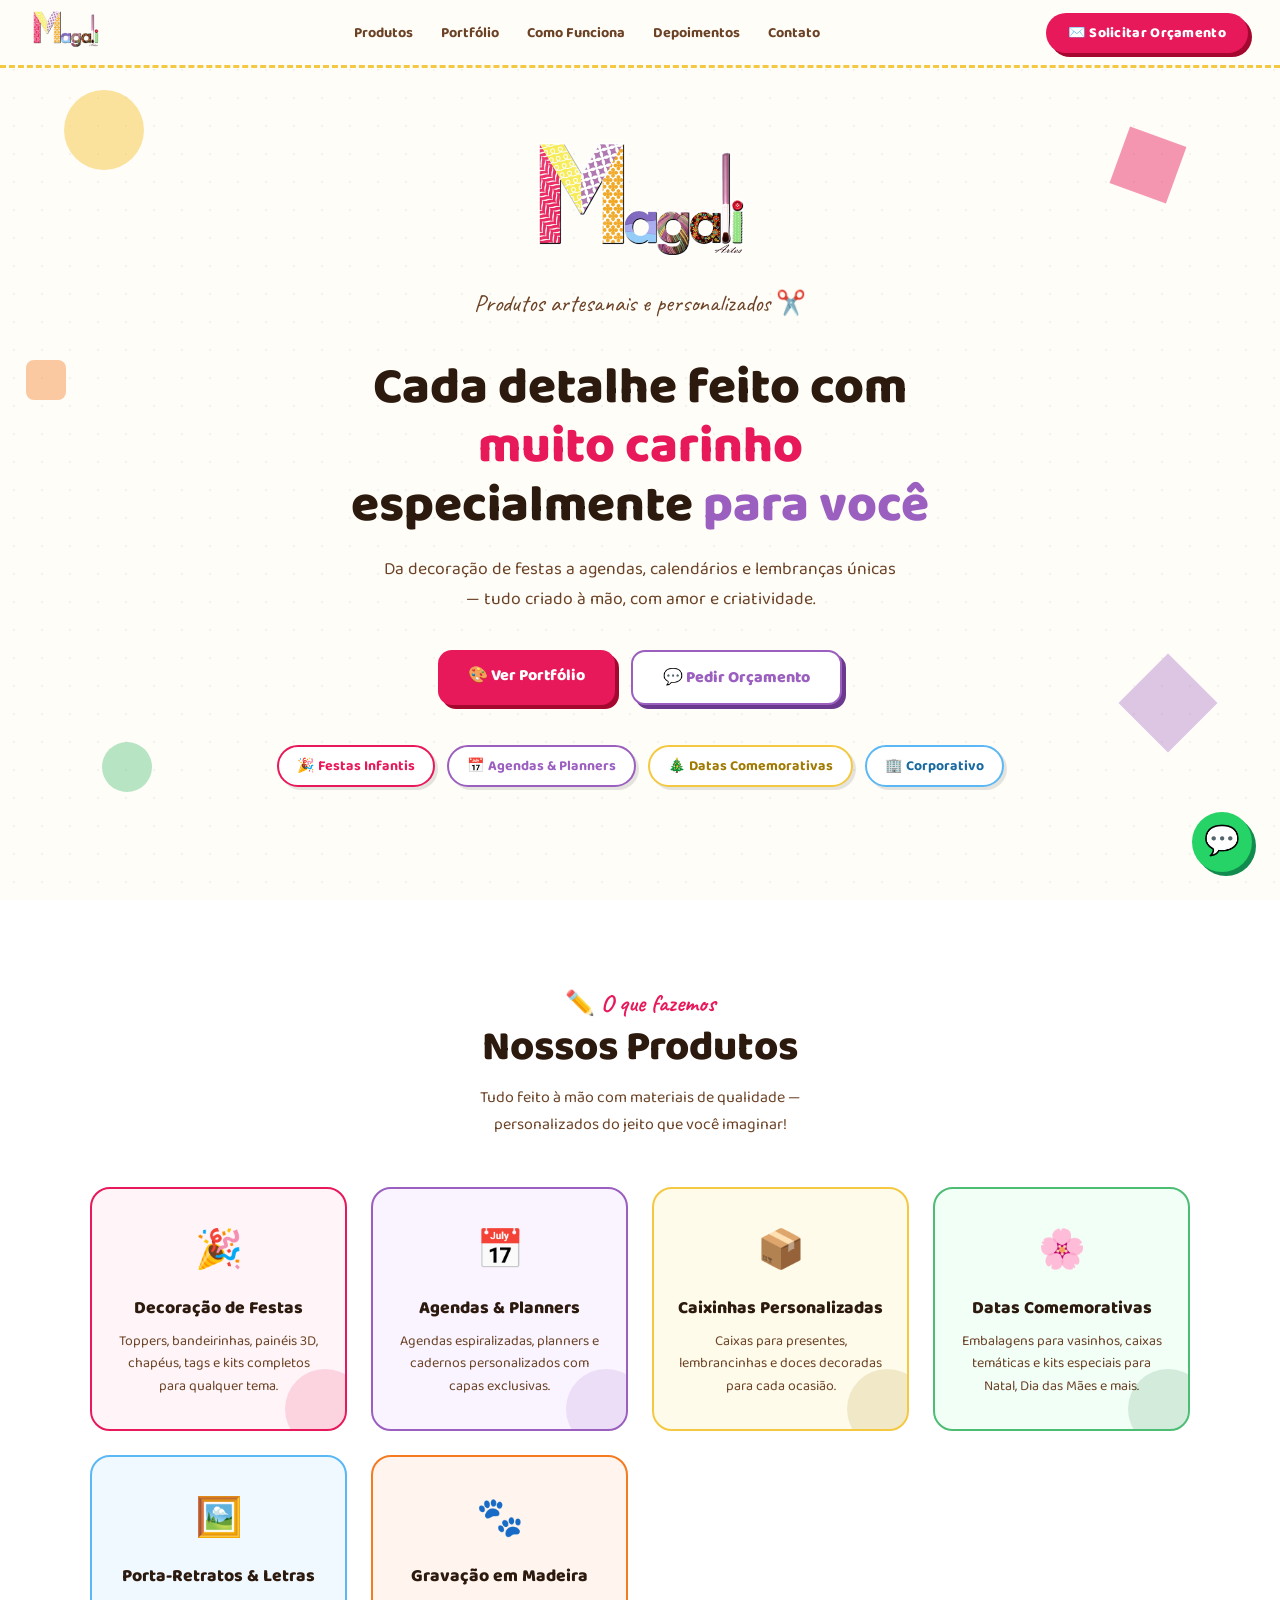
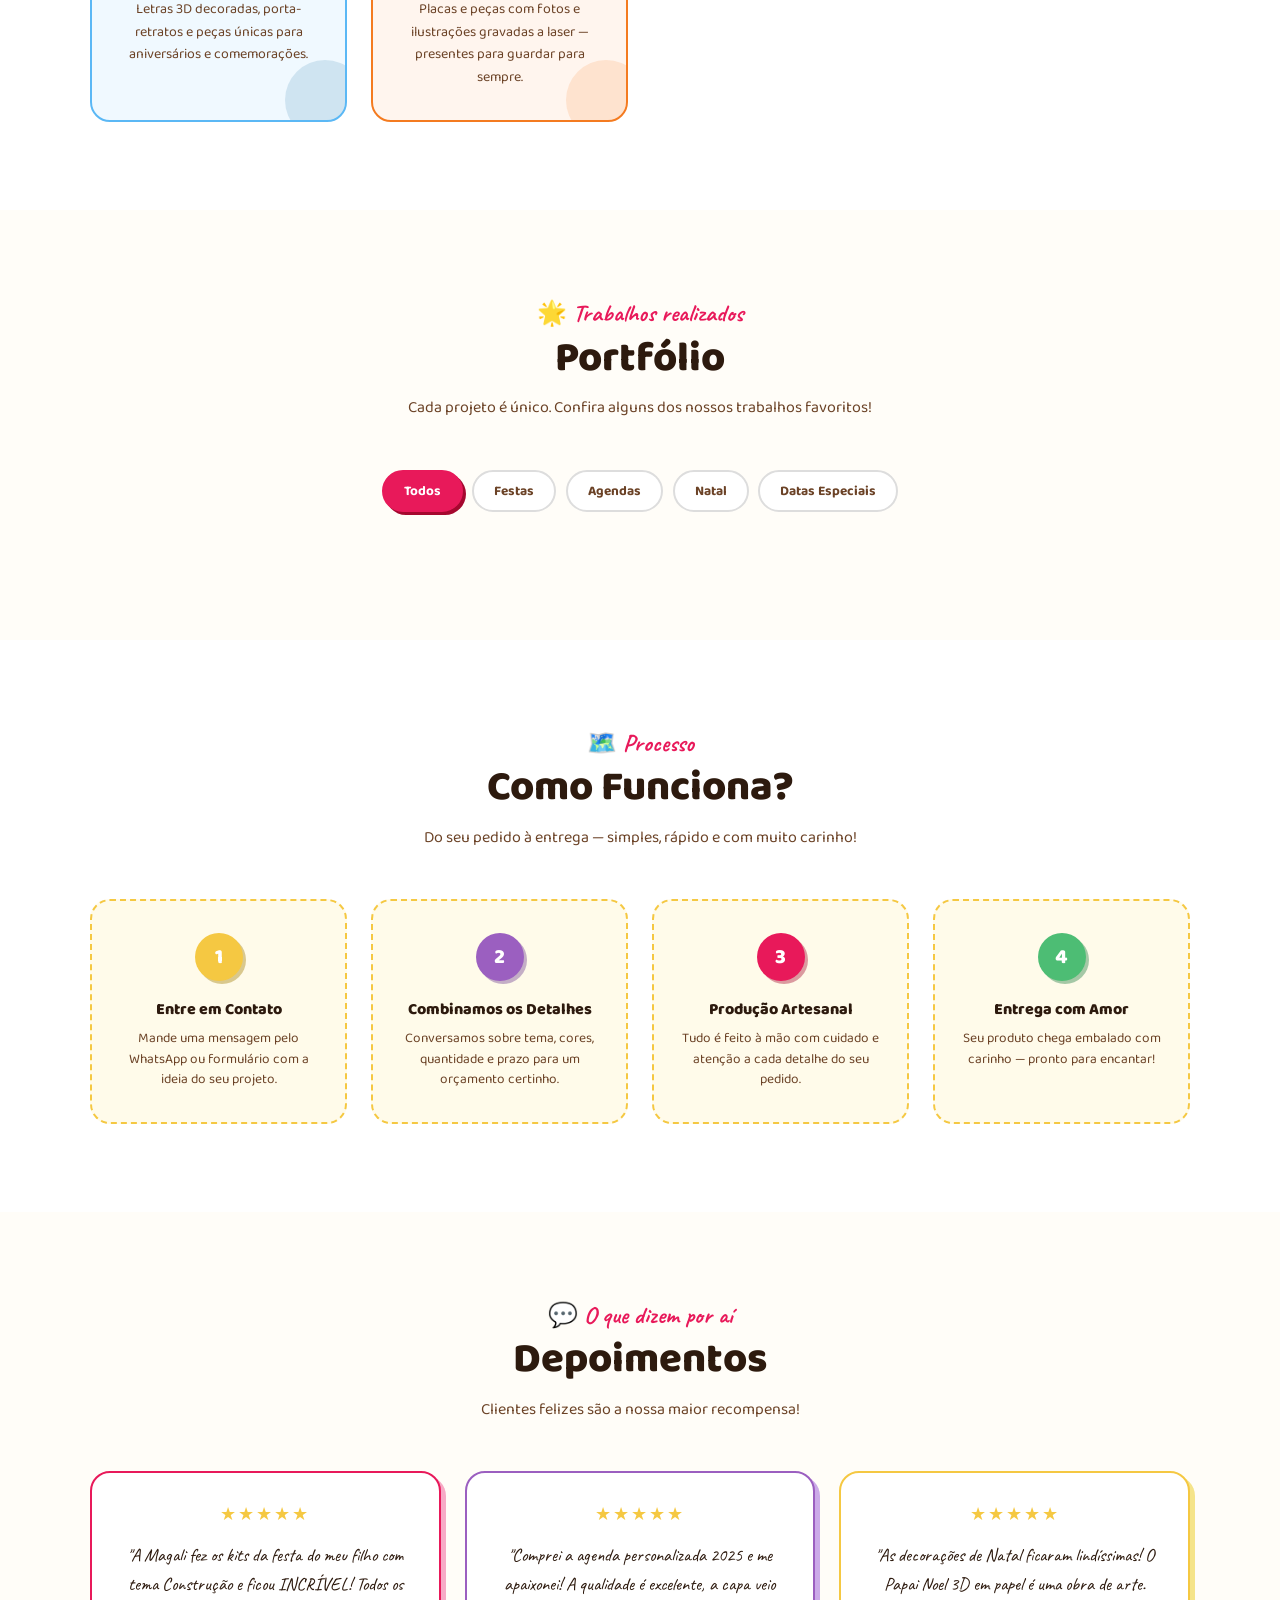
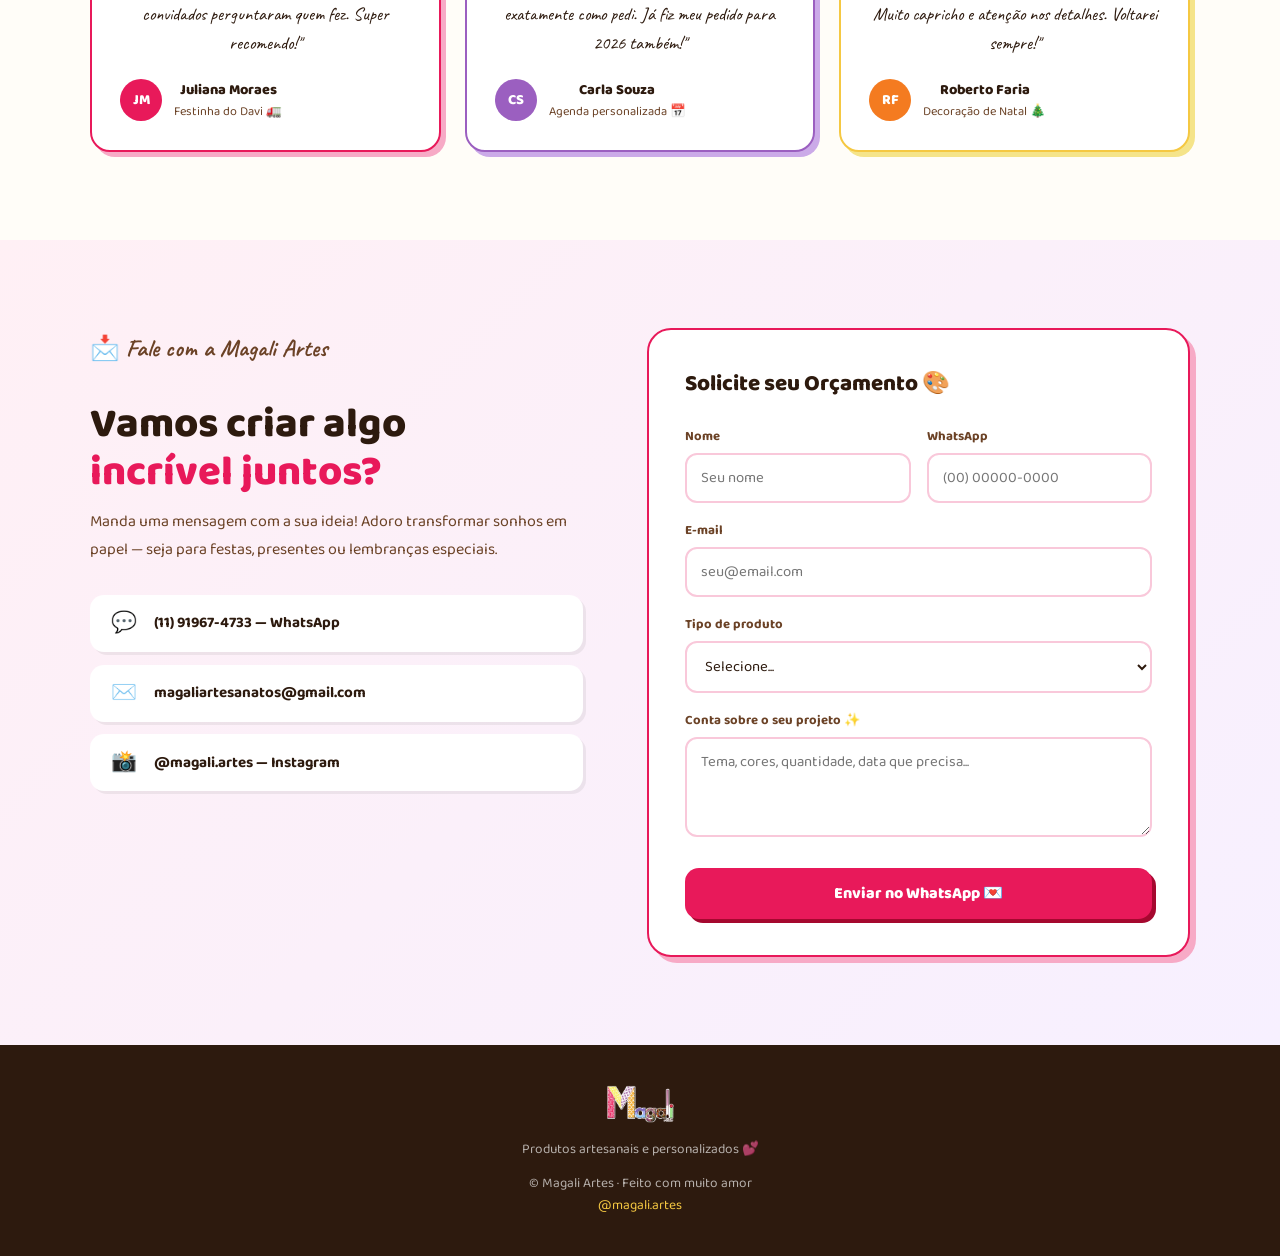
==== commit 57921acb: "Update index.html" ====
--- a/index.html
+++ b/index.html
@@ -232,7 +232,7 @@
 <!-- FOOTER -->
 <footer>
   <img class="footer-logo" src="images/logo_semfundo_comborda.png">
-    <p>Produtos artesanais e personalizados feitos em papel ✂️💕</p>
+    <p>Produtos artesanais e personalizados 💕</p>
   <p style="margin-top:.75rem">© <span id="ano"></span> Magali Artes · Feito com muito amor<br>
     <a href="https://instagram.com/magali.artes" target="_blank">@magali.artes</a>
   </p>
--- a/css/style.css
+++ b/css/style.css
@@ -176,6 +176,8 @@
   border:2.5px solid;
   transition:transform .2s,box-shadow .2s;
   position:relative;overflow:hidden;
+  text-decoration:none;
+  color:inherit;
 }
 .prod-card::before{
   content:'';position:absolute;bottom:-20px;right:-20px;
